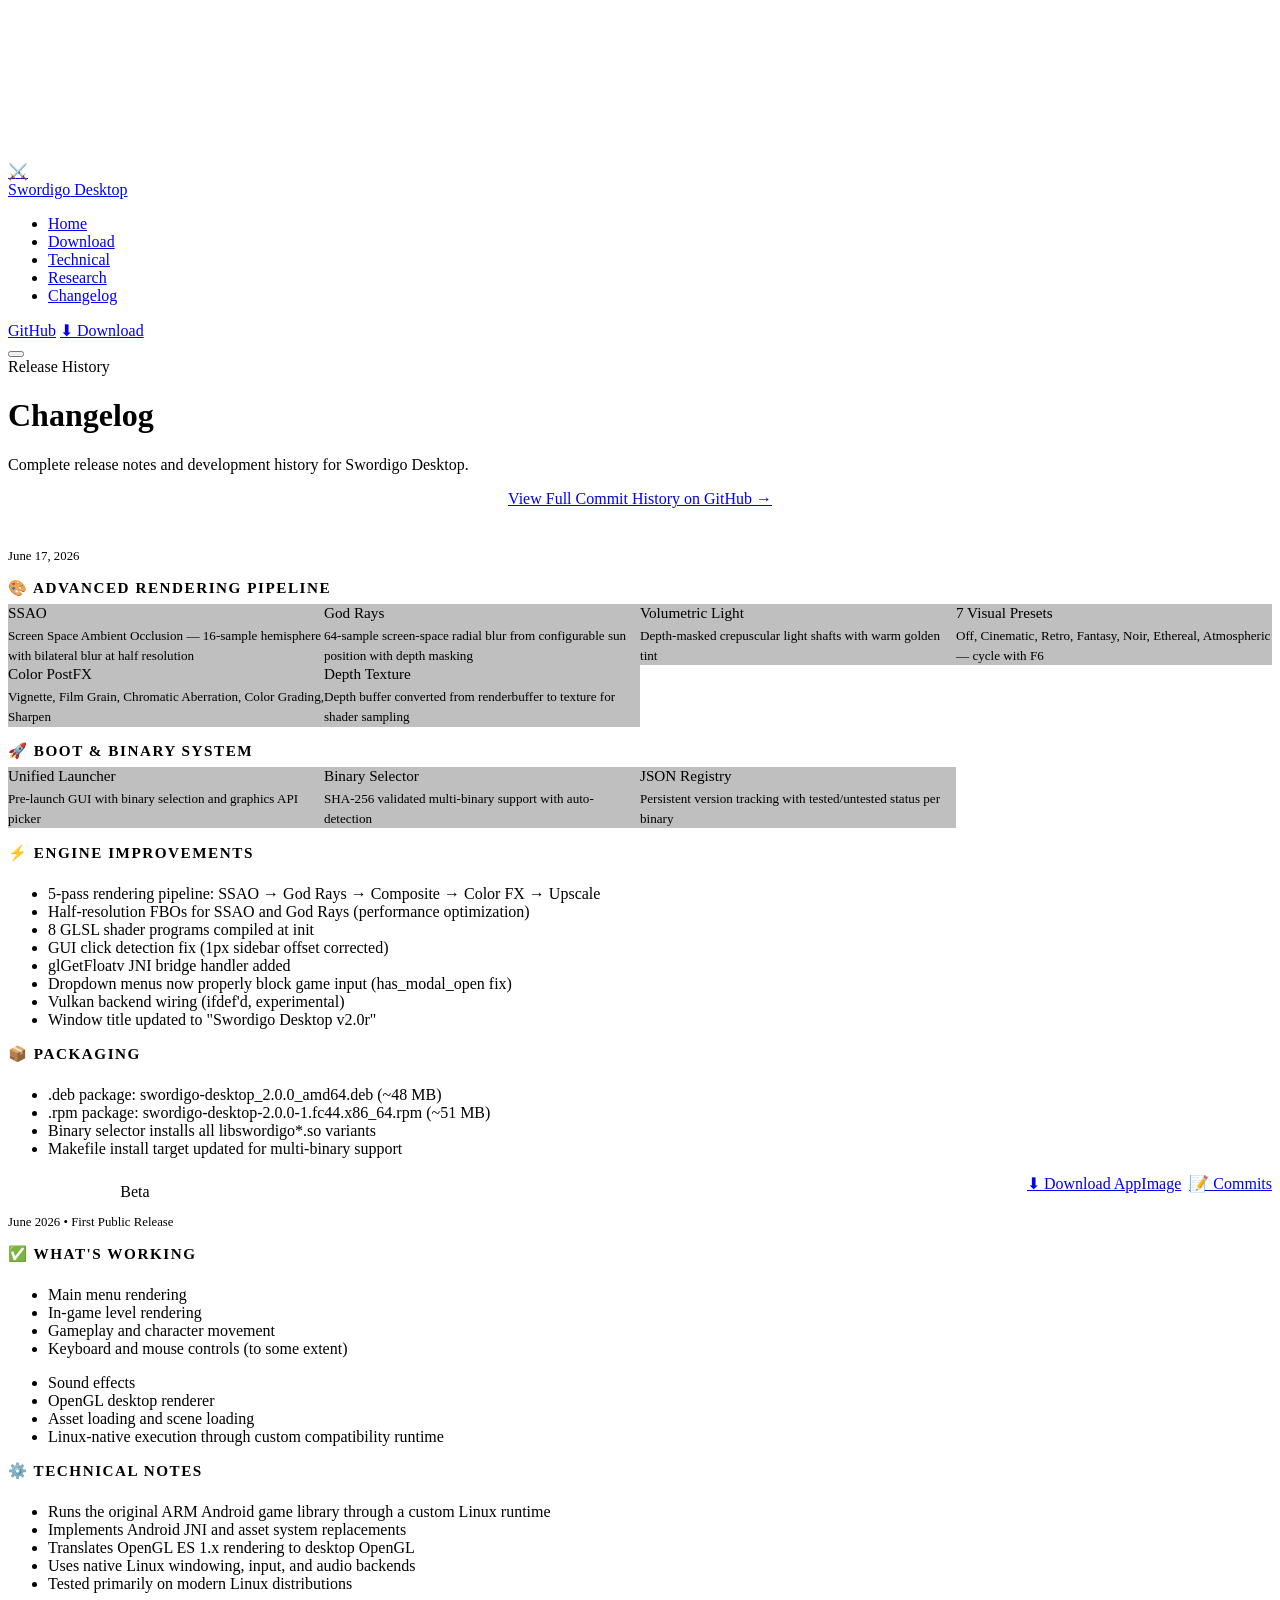
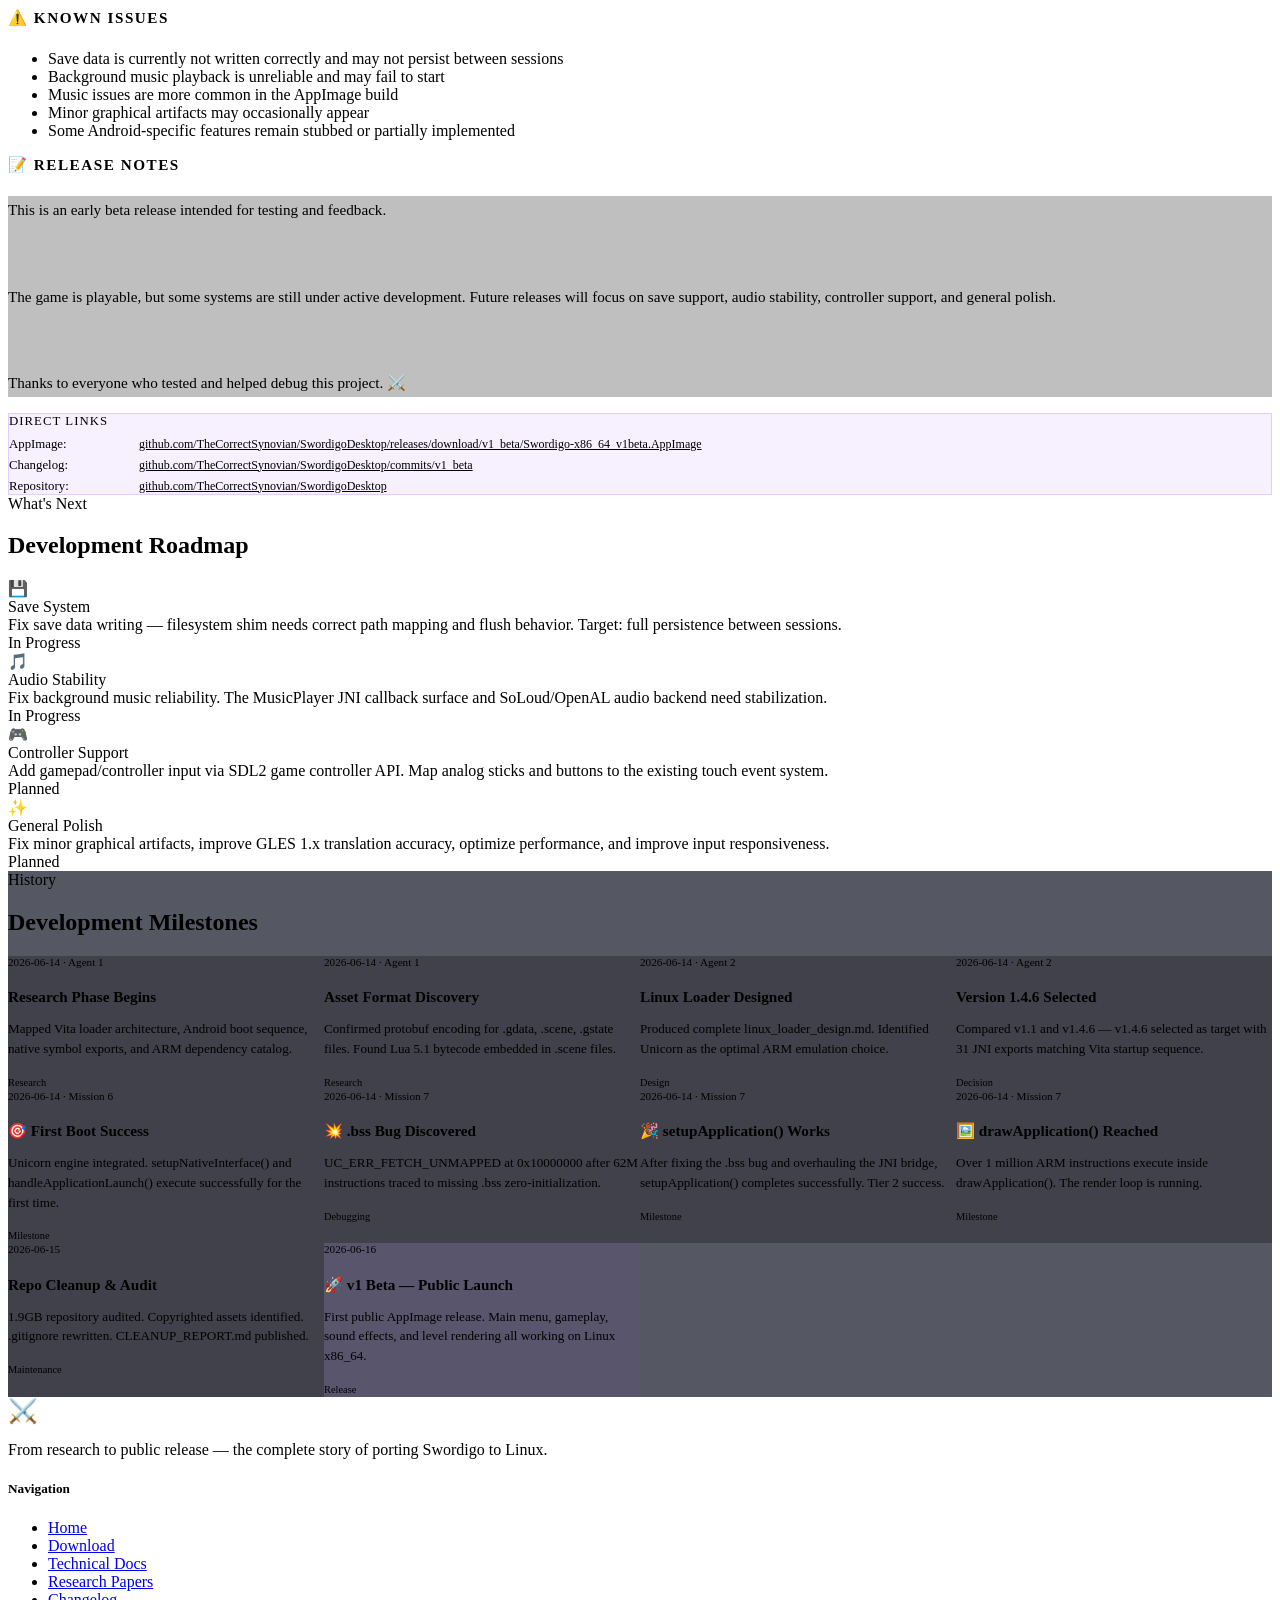
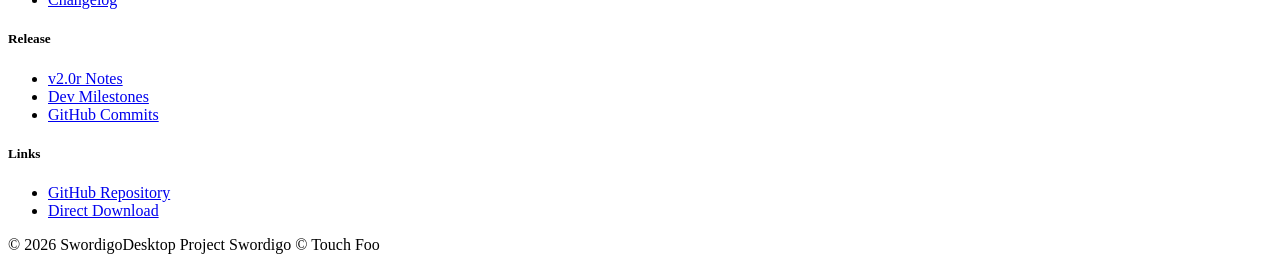
==== web/changelog.html @ 9b229b03 "GraphicVulkan(#8)" ====
<!DOCTYPE html>
<html lang="en">
<head>
  <meta charset="UTF-8">
  <meta name="viewport" content="width=device-width, initial-scale=1.0">
  <title>Changelog — Swordigo Desktop v2.0r</title>
  <meta name="description" content="Full changelog and release notes for Swordigo Desktop — v2.0r with advanced rendering pipeline, SSAO, God Rays, and more.">
  <link rel="stylesheet" href="style.css">
  <link rel="icon" href="data:image/svg+xml,<svg xmlns='http://www.w3.org/2000/svg' viewBox='0 0 100 100'><text y='.9em' font-size='90'>📝</text></svg>">
  <style>
    .release-block {
      background: var(--grad-card);
      border: 1px solid var(--clr-border);
      border-radius: var(--radius-xl);
      padding: var(--space-xl);
      margin-bottom: var(--space-xl);
      position: relative;
      overflow: hidden;
    }

    .release-block::before {
      content: '';
      position: absolute;
      top: 0; left: 0; right: 0;
      height: 3px;
      background: var(--grad-hero);
    }

    .release-header {
      display: flex;
      align-items: flex-start;
      justify-content: space-between;
      gap: var(--space-md);
      margin-bottom: var(--space-lg);
      flex-wrap: wrap;
    }

    .release-version {
      font-family: var(--font-display);
      font-size: 2rem;
      font-weight: 900;
      background: var(--grad-text);
      -webkit-background-clip: text;
      -webkit-text-fill-color: transparent;
      background-clip: text;
    }

    .release-date {
      font-family: var(--font-mono);
      font-size: 0.8rem;
      color: var(--clr-text-dim);
      margin-top: 4px;
    }

    .release-section {
      margin-bottom: var(--space-lg);
    }

    .release-section h3 {
      font-family: var(--font-display);
      font-size: 0.95rem;
      text-transform: uppercase;
      letter-spacing: 0.1em;
      margin-bottom: var(--space-sm);
      padding-bottom: 6px;
      border-bottom: 1px solid rgba(255,255,255,0.06);
    }

    .release-section h3.working { color: var(--clr-green); }
    .release-section h3.technical { color: var(--clr-blue-lt); }
    .release-section h3.known-issues { color: var(--clr-gold); }
    .release-section h3.notes { color: var(--clr-purple-lt); }

    .milestone-grid {
      display: grid;
      grid-template-columns: repeat(auto-fill, minmax(260px, 1fr));
      gap: var(--space-md);
    }

    .milestone-card {
      background: rgba(0,0,0,0.25);
      border: 1px solid var(--clr-border);
      border-radius: var(--radius-md);
      padding: var(--space-md);
      transition: all 0.25s;
    }

    .milestone-card:hover {
      border-color: rgba(139,61,255,0.35);
      background: rgba(139,61,255,0.05);
    }

    .milestone-card .date {
      font-family: var(--font-mono);
      font-size: 0.7rem;
      color: var(--clr-text-dim);
      margin-bottom: 4px;
    }

    .milestone-card h4,
    .milestone-card__title {
      font-family: var(--font-display);
      font-size: 0.95rem;
      margin-bottom: 4px;
      color: var(--clr-text);
    }

    .milestone-card p,
    .milestone-card__desc {
      font-size: 0.82rem;
      color: var(--clr-text-muted);
      line-height: 1.5;
    }
  </style>
</head>
<body>
<canvas id="stars-canvas"></canvas>

<nav class="navbar" id="navbar">
  <div class="container">
    <div class="navbar__inner">
      <a href="index.html" class="navbar__logo">
        <span class="navbar__logo-icon">⚔️</span>
        <div class="navbar__logo-text"><span>Swordigo</span> Desktop</div>
      </a>
      <ul class="navbar__nav" id="main-nav">
        <li><a href="index.html">Home</a></li>
        <li><a href="download.html">Download</a></li>
        <li><a href="technical.html">Technical</a></li>
        <li><a href="research.html">Research</a></li>
        <li><a href="changelog.html">Changelog</a></li>
      </ul>
      <div class="navbar__cta" id="nav-cta">
        <a href="https://github.com/TheCorrectSynovian/SwordigoDesktop" target="_blank" rel="noopener" class="btn btn--secondary btn--sm">GitHub</a>
        <a href="download.html" class="btn btn--primary btn--sm">⬇ Download</a>
      </div>
      <button class="hamburger" id="hamburger" aria-label="Toggle menu"><span></span><span></span><span></span></button>
    </div>
  </div>
</nav>

<div class="page-header">
  <div class="container">
    <span class="section-label">Release History</span>
    <h1 class="section-title"><span class="grad">Changelog</span></h1>
    <p class="section-desc">Complete release notes and development history for Swordigo Desktop.</p>
    <div class="mt-lg" style="display:flex; gap:12px; justify-content:center; flex-wrap:wrap;">
      <a href="https://github.com/TheCorrectSynovian/SwordigoDesktop/commits/v2.0r" target="_blank" rel="noopener"
         class="btn btn--secondary" id="changelog-github-btn">
        View Full Commit History on GitHub →
      </a>
    </div>
  </div>
</div>

<section class="section" id="releases">
  <div class="container container--narrow">

    <!-- V2.0R RELEASE BLOCK -->
    <div class="release-block reveal">
      <div class="release-header">
        <div>
          <div class="release-version">v2.0r</div>
          <div class="release-date">June 17, 2026</div>
        </div>
      </div>

      <div class="release-section">
        <h3 class="working">🎨 Advanced Rendering Pipeline</h3>
        <div class="milestone-grid">
          <div class="milestone-card"><div class="milestone-card__title">SSAO</div><div class="milestone-card__desc">Screen Space Ambient Occlusion — 16-sample hemisphere with bilateral blur at half resolution</div></div>
          <div class="milestone-card"><div class="milestone-card__title">God Rays</div><div class="milestone-card__desc">64-sample screen-space radial blur from configurable sun position with depth masking</div></div>
          <div class="milestone-card"><div class="milestone-card__title">Volumetric Light</div><div class="milestone-card__desc">Depth-masked crepuscular light shafts with warm golden tint</div></div>
          <div class="milestone-card"><div class="milestone-card__title">7 Visual Presets</div><div class="milestone-card__desc">Off, Cinematic, Retro, Fantasy, Noir, Ethereal, Atmospheric — cycle with F6</div></div>
          <div class="milestone-card"><div class="milestone-card__title">Color PostFX</div><div class="milestone-card__desc">Vignette, Film Grain, Chromatic Aberration, Color Grading, Sharpen</div></div>
          <div class="milestone-card"><div class="milestone-card__title">Depth Texture</div><div class="milestone-card__desc">Depth buffer converted from renderbuffer to texture for shader sampling</div></div>
        </div>
      </div>

      <div class="release-section">
        <h3 class="working">🚀 Boot & Binary System</h3>
        <div class="milestone-grid">
          <div class="milestone-card"><div class="milestone-card__title">Unified Launcher</div><div class="milestone-card__desc">Pre-launch GUI with binary selection and graphics API picker</div></div>
          <div class="milestone-card"><div class="milestone-card__title">Binary Selector</div><div class="milestone-card__desc">SHA-256 validated multi-binary support with auto-detection</div></div>
          <div class="milestone-card"><div class="milestone-card__title">JSON Registry</div><div class="milestone-card__desc">Persistent version tracking with tested/untested status per binary</div></div>
        </div>
      </div>

      <div class="release-section">
        <h3 class="technical">⚡ Engine Improvements</h3>
        <ul class="text-muted">
          <li>5-pass rendering pipeline: SSAO → God Rays → Composite → Color FX → Upscale</li>
          <li>Half-resolution FBOs for SSAO and God Rays (performance optimization)</li>
          <li>8 GLSL shader programs compiled at init</li>
          <li>GUI click detection fix (1px sidebar offset corrected)</li>
          <li>glGetFloatv JNI bridge handler added</li>
          <li>Dropdown menus now properly block game input (has_modal_open fix)</li>
          <li>Vulkan backend wiring (ifdef'd, experimental)</li>
          <li>Window title updated to "Swordigo Desktop v2.0r"</li>
        </ul>
      </div>

      <div class="release-section">
        <h3 class="notes">📦 Packaging</h3>
        <ul class="text-muted">
          <li>.deb package: swordigo-desktop_2.0.0_amd64.deb (~48 MB)</li>
          <li>.rpm package: swordigo-desktop-2.0.0-1.fc44.x86_64.rpm (~51 MB)</li>
          <li>Binary selector installs all libswordigo*.so variants</li>
          <li>Makefile install target updated for multi-binary support</li>
        </ul>
      </div>
    </div>

    <!-- V1 BETA RELEASE BLOCK -->
    <div class="release-block reveal">
      <div class="release-header">
        <div>
          <div style="display:flex; align-items:center; gap:10px; flex-wrap:wrap; margin-bottom:4px;">
            <span class="release-version">v1 Beta</span>
            <span class="badge badge--wip">Beta</span>
          </div>
          <div class="release-date">June 2026 • First Public Release</div>
        </div>
        <div style="display:flex; gap:8px; flex-wrap:wrap;">
          <a href="https://github.com/TheCorrectSynovian/SwordigoDesktop/releases/download/v1_beta/Swordigo-x86_64_v1beta.AppImage"
             class="btn btn--primary" id="changelog-dl-btn">⬇ Download AppImage</a>
          <a href="https://github.com/TheCorrectSynovian/SwordigoDesktop/commits/v1_beta" target="_blank" rel="noopener"
             class="btn btn--secondary" id="changelog-commits-btn">📝 Commits</a>
        </div>
      </div>

      <!-- What's Working -->
      <div class="release-section">
        <h3 class="working">✅ What's Working</h3>
        <div class="grid grid--2" style="gap:var(--space-sm);">
          <ul class="feature-list">
            <li class="check">Main menu rendering</li>
            <li class="check">In-game level rendering</li>
            <li class="check">Gameplay and character movement</li>
            <li class="check">Keyboard and mouse controls (to some extent)</li>
          </ul>
          <ul class="feature-list">
            <li class="check">Sound effects</li>
            <li class="check">OpenGL desktop renderer</li>
            <li class="check">Asset loading and scene loading</li>
            <li class="check">Linux-native execution through custom compatibility runtime</li>
          </ul>
        </div>
      </div>

      <!-- Technical Notes -->
      <div class="release-section">
        <h3 class="technical">⚙️ Technical Notes</h3>
        <ul class="feature-list">
          <li>Runs the original ARM Android game library through a custom Linux runtime</li>
          <li>Implements Android JNI and asset system replacements</li>
          <li>Translates OpenGL ES 1.x rendering to desktop OpenGL</li>
          <li>Uses native Linux windowing, input, and audio backends</li>
          <li>Tested primarily on modern Linux distributions</li>
        </ul>
      </div>

      <!-- Known Issues -->
      <div class="release-section">
        <h3 class="known-issues">⚠️ Known Issues</h3>
        <ul class="feature-list">
          <li class="warn">Save data is currently not written correctly and may not persist between sessions</li>
          <li class="warn">Background music playback is unreliable and may fail to start</li>
          <li class="warn">Music issues are more common in the AppImage build</li>
          <li class="warn">Minor graphical artifacts may occasionally appear</li>
          <li class="warn">Some Android-specific features remain stubbed or partially implemented</li>
        </ul>
      </div>

      <!-- Notes -->
      <div class="release-section">
        <h3 class="notes">📝 Release Notes</h3>
        <div style="background:rgba(0,0,0,0.25); border-radius:var(--radius-md); padding:var(--space-md) var(--space-lg); font-size:0.95rem; color:var(--clr-text-muted); line-height:1.85;">
          <p>This is an early beta release intended for testing and feedback.</p>
          <br>
          <p>The game is playable, but some systems are still under active development. Future releases will focus on save support, audio stability, controller support, and general polish.</p>
          <br>
          <p>Thanks to everyone who tested and helped debug this project. ⚔️</p>
        </div>
      </div>

      <!-- Direct links -->
      <div style="background:rgba(139,61,255,0.07); border:1px solid rgba(139,61,255,0.2); border-radius:var(--radius-md); padding:var(--space-md) var(--space-lg);">
        <div style="font-size:0.8rem; color:var(--clr-text-dim); margin-bottom:8px; font-family:var(--font-mono); text-transform:uppercase; letter-spacing:0.08em;">Direct Links</div>
        <div style="display:flex; flex-direction:column; gap:6px;">
          <div style="display:flex; align-items:center; gap:10px; flex-wrap:wrap;">
            <span style="font-size:0.8rem; color:var(--clr-text-muted); width:120px; flex-shrink:0;">AppImage:</span>
            <a href="https://github.com/TheCorrectSynovian/SwordigoDesktop/releases/download/v1_beta/Swordigo-x86_64_v1beta.AppImage"
               style="font-family:var(--font-mono); font-size:0.75rem; color:var(--clr-cyan); word-break:break-all;">
              github.com/TheCorrectSynovian/SwordigoDesktop/releases/download/v1_beta/Swordigo-x86_64_v1beta.AppImage
            </a>
          </div>
          <div style="display:flex; align-items:center; gap:10px; flex-wrap:wrap;">
            <span style="font-size:0.8rem; color:var(--clr-text-muted); width:120px; flex-shrink:0;">Changelog:</span>
            <a href="https://github.com/TheCorrectSynovian/SwordigoDesktop/commits/v1_beta" target="_blank" rel="noopener"
               style="font-family:var(--font-mono); font-size:0.75rem; color:var(--clr-cyan);">
              github.com/TheCorrectSynovian/SwordigoDesktop/commits/v1_beta
            </a>
          </div>
          <div style="display:flex; align-items:center; gap:10px; flex-wrap:wrap;">
            <span style="font-size:0.8rem; color:var(--clr-text-muted); width:120px; flex-shrink:0;">Repository:</span>
            <a href="https://github.com/TheCorrectSynovian/SwordigoDesktop" target="_blank" rel="noopener"
               style="font-family:var(--font-mono); font-size:0.75rem; color:var(--clr-cyan);">
              github.com/TheCorrectSynovian/SwordigoDesktop
            </a>
          </div>
        </div>
      </div>
    </div>

    <!-- FUTURE ROADMAP -->
    <div class="section-header reveal">
      <span class="section-label">What's Next</span>
      <h2 class="section-title">Development <span class="grad">Roadmap</span></h2>
    </div>

    <div class="grid grid--2 reveal" style="margin-bottom:var(--space-xl);">
      <div class="card">
        <span class="card__icon">💾</span>
        <div class="card__title">Save System</div>
        <div class="card__body">Fix save data writing — filesystem shim needs correct path mapping and flush behavior. Target: full persistence between sessions.</div>
        <div class="mt-md"><span class="badge badge--issue">In Progress</span></div>
      </div>
      <div class="card">
        <span class="card__icon">🎵</span>
        <div class="card__title">Audio Stability</div>
        <div class="card__body">Fix background music reliability. The MusicPlayer JNI callback surface and SoLoud/OpenAL audio backend need stabilization.</div>
        <div class="mt-md"><span class="badge badge--issue">In Progress</span></div>
      </div>
      <div class="card">
        <span class="card__icon">🎮</span>
        <div class="card__title">Controller Support</div>
        <div class="card__body">Add gamepad/controller input via SDL2 game controller API. Map analog sticks and buttons to the existing touch event system.</div>
        <div class="mt-md"><span class="badge badge--wip">Planned</span></div>
      </div>
      <div class="card">
        <span class="card__icon">✨</span>
        <div class="card__title">General Polish</div>
        <div class="card__body">Fix minor graphical artifacts, improve GLES 1.x translation accuracy, optimize performance, and improve input responsiveness.</div>
        <div class="mt-md"><span class="badge badge--wip">Planned</span></div>
      </div>
    </div>

  </div>
</section>

<!-- DEVELOPMENT MILESTONES -->
<section class="section" style="background: rgba(13,16,32,0.7);" id="milestones">
  <div class="container">
    <div class="section-header reveal">
      <span class="section-label">History</span>
      <h2 class="section-title">Development <span class="grad">Milestones</span></h2>
    </div>

    <div class="milestone-grid reveal">
      <div class="milestone-card">
        <div class="date">2026-06-14 · Agent 1</div>
        <h4>Research Phase Begins</h4>
        <p>Mapped Vita loader architecture, Android boot sequence, native symbol exports, and ARM dependency catalog.</p>
        <div class="mt-sm"><span class="badge badge--info" style="font-size:0.65rem;">Research</span></div>
      </div>

      <div class="milestone-card">
        <div class="date">2026-06-14 · Agent 1</div>
        <h4>Asset Format Discovery</h4>
        <p>Confirmed protobuf encoding for .gdata, .scene, .gstate files. Found Lua 5.1 bytecode embedded in .scene files.</p>
        <div class="mt-sm"><span class="badge badge--info" style="font-size:0.65rem;">Research</span></div>
      </div>

      <div class="milestone-card">
        <div class="date">2026-06-14 · Agent 2</div>
        <h4>Linux Loader Designed</h4>
        <p>Produced complete linux_loader_design.md. Identified Unicorn as the optimal ARM emulation choice.</p>
        <div class="mt-sm"><span class="badge badge--wip" style="font-size:0.65rem;">Design</span></div>
      </div>

      <div class="milestone-card">
        <div class="date">2026-06-14 · Agent 2</div>
        <h4>Version 1.4.6 Selected</h4>
        <p>Compared v1.1 and v1.4.6 — v1.4.6 selected as target with 31 JNI exports matching Vita startup sequence.</p>
        <div class="mt-sm"><span class="badge badge--wip" style="font-size:0.65rem;">Decision</span></div>
      </div>

      <div class="milestone-card">
        <div class="date">2026-06-14 · Mission 6</div>
        <h4>🎯 First Boot Success</h4>
        <p>Unicorn engine integrated. setupNativeInterface() and handleApplicationLaunch() execute successfully for the first time.</p>
        <div class="mt-sm"><span class="badge badge--working" style="font-size:0.65rem;">Milestone</span></div>
      </div>

      <div class="milestone-card">
        <div class="date">2026-06-14 · Mission 7</div>
        <h4>💥 .bss Bug Discovered</h4>
        <p>UC_ERR_FETCH_UNMAPPED at 0x10000000 after 62M instructions traced to missing .bss zero-initialization.</p>
        <div class="mt-sm"><span class="badge badge--issue" style="font-size:0.65rem;">Debugging</span></div>
      </div>

      <div class="milestone-card">
        <div class="date">2026-06-14 · Mission 7</div>
        <h4>🎉 setupApplication() Works</h4>
        <p>After fixing the .bss bug and overhauling the JNI bridge, setupApplication() completes successfully. Tier 2 success.</p>
        <div class="mt-sm"><span class="badge badge--working" style="font-size:0.65rem;">Milestone</span></div>
      </div>

      <div class="milestone-card">
        <div class="date">2026-06-14 · Mission 7</div>
        <h4>🖼️ drawApplication() Reached</h4>
        <p>Over 1 million ARM instructions execute inside drawApplication(). The render loop is running.</p>
        <div class="mt-sm"><span class="badge badge--working" style="font-size:0.65rem;">Milestone</span></div>
      </div>

      <div class="milestone-card">
        <div class="date">2026-06-15</div>
        <h4>Repo Cleanup &amp; Audit</h4>
        <p>1.9GB repository audited. Copyrighted assets identified. .gitignore rewritten. CLEANUP_REPORT.md published.</p>
        <div class="mt-sm"><span class="badge badge--wip" style="font-size:0.65rem;">Maintenance</span></div>
      </div>

      <div class="milestone-card" style="border-color:rgba(139,61,255,0.4); background:rgba(139,61,255,0.07);">
        <div class="date">2026-06-16</div>
        <h4>🚀 v1 Beta — Public Launch</h4>
        <p>First public AppImage release. Main menu, gameplay, sound effects, and level rendering all working on Linux x86_64.</p>
        <div class="mt-sm"><span class="badge badge--working" style="font-size:0.65rem;">Release</span></div>
      </div>
    </div>
  </div>
</section>

<footer class="footer">
  <div class="container">
    <div class="footer__grid">
      <div class="footer__brand">
        <div style="margin-bottom:12px; display:flex; align-items:center; gap:10px; font-family:var(--font-display); font-weight:700; color:var(--clr-text);">
          <span style="font-size:1.5rem;">⚔️</span>
          <span style="background:var(--grad-text); -webkit-background-clip:text; -webkit-text-fill-color:transparent;">Swordigo Desktop</span>
        </div>
        <p>From research to public release — the complete story of porting Swordigo to Linux.</p>
      </div>
      <div class="footer__col">
        <h5>Navigation</h5>
        <ul class="footer__links">
          <li><a href="index.html">Home</a></li>
          <li><a href="download.html">Download</a></li>
          <li><a href="technical.html">Technical Docs</a></li>
          <li><a href="research.html">Research Papers</a></li>
          <li><a href="changelog.html">Changelog</a></li>
        </ul>
      </div>
      <div class="footer__col">
        <h5>Release</h5>
        <ul class="footer__links">
          <li><a href="#releases">v2.0r Notes</a></li>
          <li><a href="#milestones">Dev Milestones</a></li>
          <li><a href="https://github.com/TheCorrectSynovian/SwordigoDesktop/commits/v2.0r" target="_blank" rel="noopener">GitHub Commits</a></li>
        </ul>
      </div>
      <div class="footer__col">
        <h5>Links</h5>
        <ul class="footer__links">
          <li><a href="https://github.com/TheCorrectSynovian/SwordigoDesktop" target="_blank" rel="noopener">GitHub Repository</a></li>
          <li><a href="https://github.com/TheCorrectSynovian/SwordigoDesktop/releases/download/v2.0r/swordigo-desktop_2.0.0_amd64.deb">Direct Download</a></li>
        </ul>
      </div>
    </div>
    <div class="footer__bottom">
      <span>© 2026 SwordigoDesktop Project</span>
      <span>Swordigo © Touch Foo</span>
    </div>
  </div>
</footer>

<script src="main.js"></script>
</body>
</html>
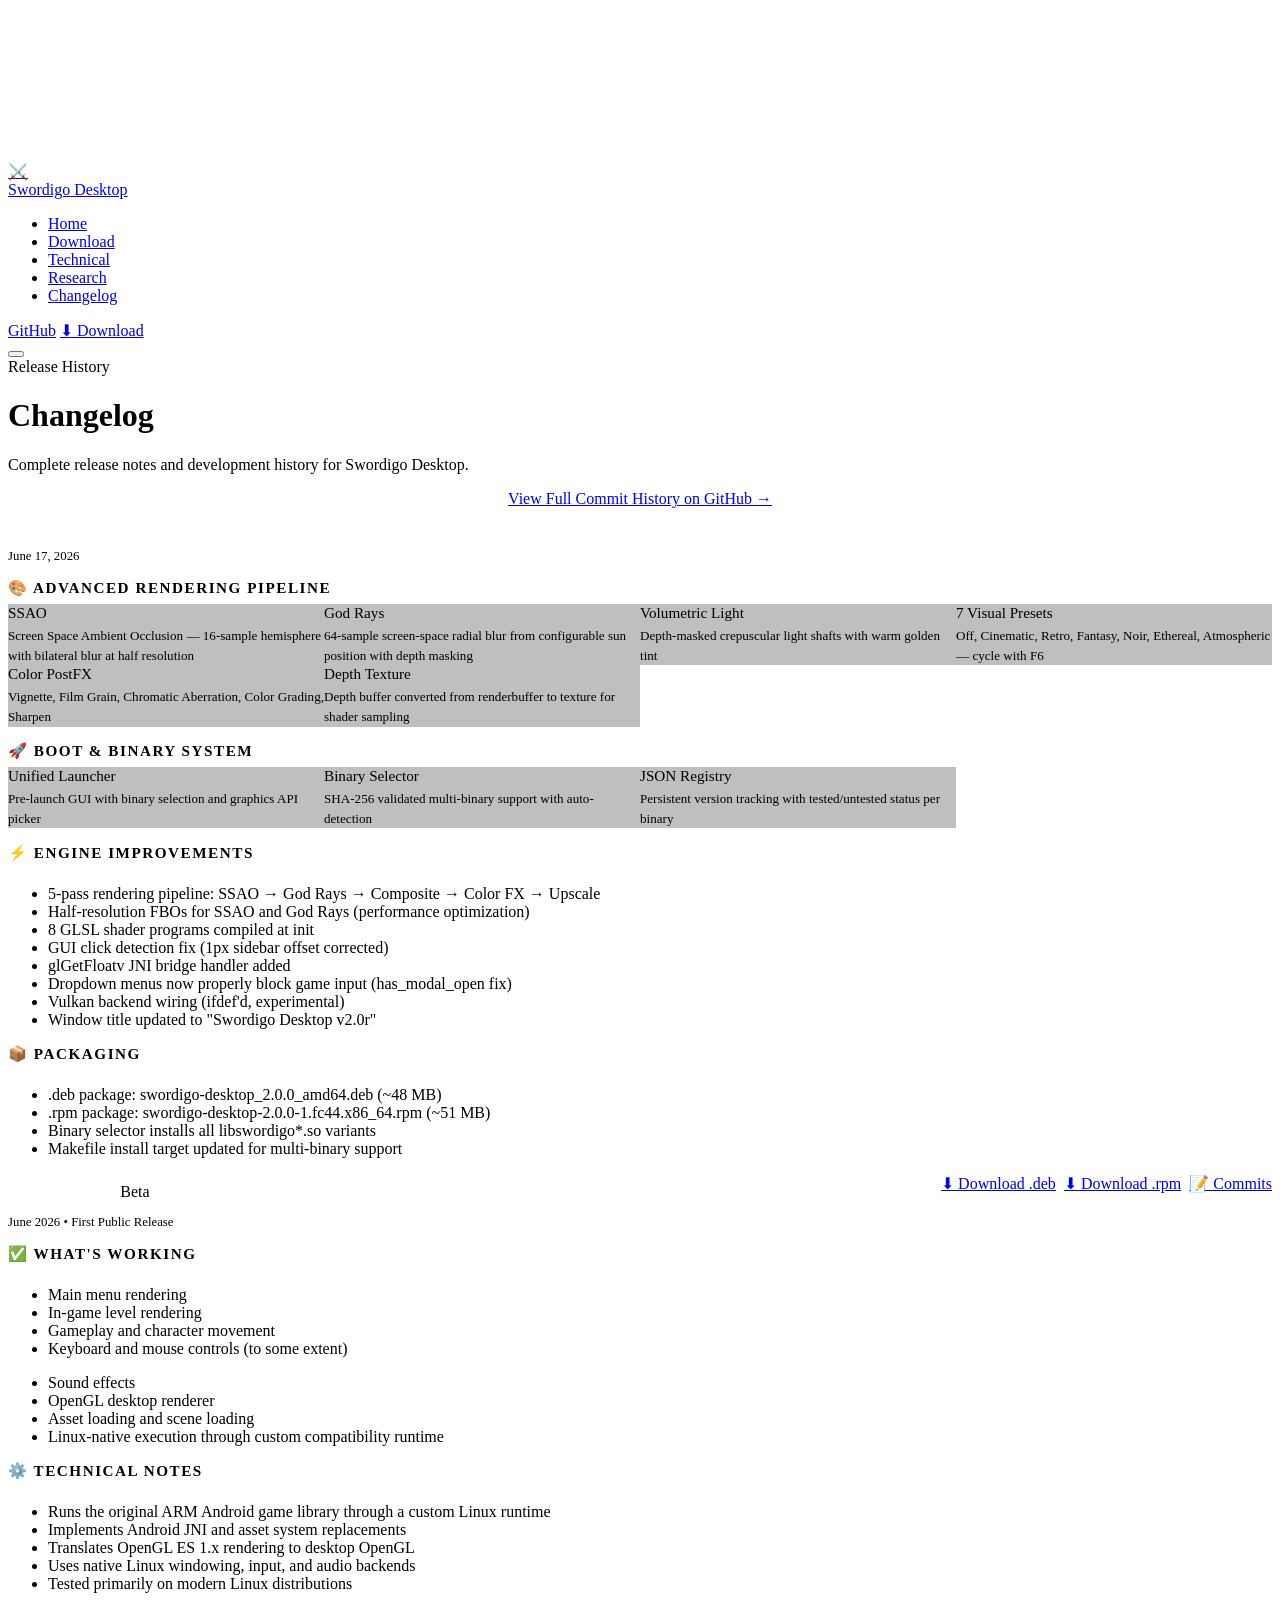
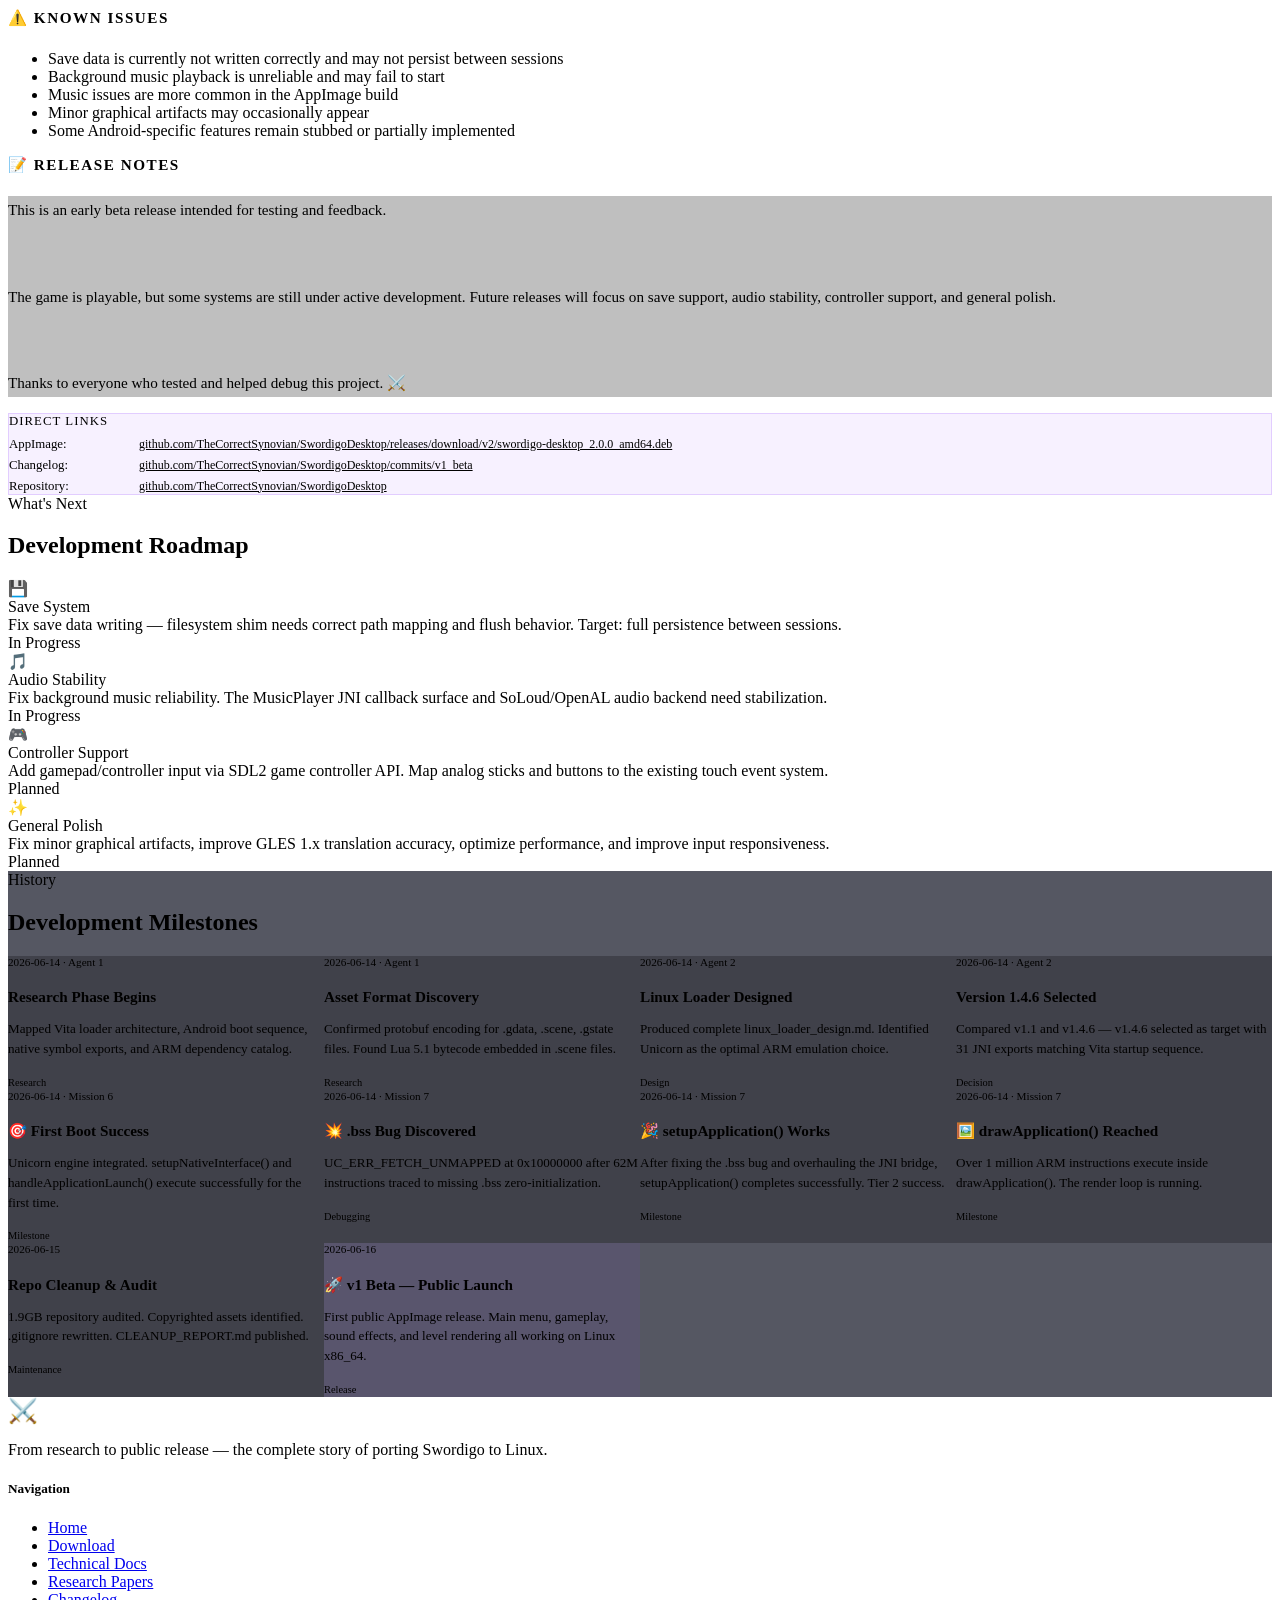
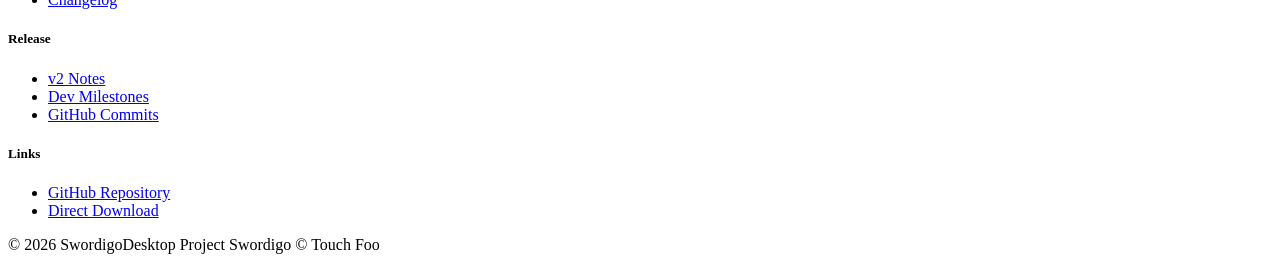
==== commit 78162cfc: "updateweb(#9)" ====
--- a/web/changelog.html
+++ b/web/changelog.html
@@ -145,7 +145,7 @@
     <h1 class="section-title"><span class="grad">Changelog</span></h1>
     <p class="section-desc">Complete release notes and development history for Swordigo Desktop.</p>
     <div class="mt-lg" style="display:flex; gap:12px; justify-content:center; flex-wrap:wrap;">
-      <a href="https://github.com/TheCorrectSynovian/SwordigoDesktop/commits/v2.0r" target="_blank" rel="noopener"
+      <a href="https://github.com/TheCorrectSynovian/SwordigoDesktop/commits/v2" target="_blank" rel="noopener"
          class="btn btn--secondary" id="changelog-github-btn">
         View Full Commit History on GitHub →
       </a>
@@ -222,8 +222,10 @@
           <div class="release-date">June 2026 • First Public Release</div>
         </div>
         <div style="display:flex; gap:8px; flex-wrap:wrap;">
-          <a href="https://github.com/TheCorrectSynovian/SwordigoDesktop/releases/download/v1_beta/Swordigo-x86_64_v1beta.AppImage"
-             class="btn btn--primary" id="changelog-dl-btn">⬇ Download AppImage</a>
+          <a href="https://github.com/TheCorrectSynovian/SwordigoDesktop/releases/download/v2/swordigo-desktop_2.0.0_amd64.deb"
+             class="btn btn--primary" id="changelog-dl-deb-btn">⬇ Download .deb</a>
+          <a href="https://github.com/TheCorrectSynovian/SwordigoDesktop/releases/download/v2/swordigo-desktop-2.0.0-1.fc44.x86_64.rpm"
+             class="btn btn--secondary" id="changelog-dl-rpm-btn">⬇ Download .rpm</a>
           <a href="https://github.com/TheCorrectSynovian/SwordigoDesktop/commits/v1_beta" target="_blank" rel="noopener"
              class="btn btn--secondary" id="changelog-commits-btn">📝 Commits</a>
         </div>
@@ -290,9 +292,9 @@
         <div style="display:flex; flex-direction:column; gap:6px;">
           <div style="display:flex; align-items:center; gap:10px; flex-wrap:wrap;">
             <span style="font-size:0.8rem; color:var(--clr-text-muted); width:120px; flex-shrink:0;">AppImage:</span>
-            <a href="https://github.com/TheCorrectSynovian/SwordigoDesktop/releases/download/v1_beta/Swordigo-x86_64_v1beta.AppImage"
+            <a href="https://github.com/TheCorrectSynovian/SwordigoDesktop/releases/download/v2/swordigo-desktop_2.0.0_amd64.deb"
                style="font-family:var(--font-mono); font-size:0.75rem; color:var(--clr-cyan); word-break:break-all;">
-              github.com/TheCorrectSynovian/SwordigoDesktop/releases/download/v1_beta/Swordigo-x86_64_v1beta.AppImage
+              github.com/TheCorrectSynovian/SwordigoDesktop/releases/download/v2/swordigo-desktop_2.0.0_amd64.deb
             </a>
           </div>
           <div style="display:flex; align-items:center; gap:10px; flex-wrap:wrap;">
@@ -454,16 +456,16 @@
       <div class="footer__col">
         <h5>Release</h5>
         <ul class="footer__links">
-          <li><a href="#releases">v2.0r Notes</a></li>
+          <li><a href="#releases">v2 Notes</a></li>
           <li><a href="#milestones">Dev Milestones</a></li>
-          <li><a href="https://github.com/TheCorrectSynovian/SwordigoDesktop/commits/v2.0r" target="_blank" rel="noopener">GitHub Commits</a></li>
+          <li><a href="https://github.com/TheCorrectSynovian/SwordigoDesktop/commits/v2" target="_blank" rel="noopener">GitHub Commits</a></li>
         </ul>
       </div>
       <div class="footer__col">
         <h5>Links</h5>
         <ul class="footer__links">
           <li><a href="https://github.com/TheCorrectSynovian/SwordigoDesktop" target="_blank" rel="noopener">GitHub Repository</a></li>
-          <li><a href="https://github.com/TheCorrectSynovian/SwordigoDesktop/releases/download/v2.0r/swordigo-desktop_2.0.0_amd64.deb">Direct Download</a></li>
+          <li><a href="https://github.com/TheCorrectSynovian/SwordigoDesktop/releases/download/v2/swordigo-desktop_2.0.0_amd64.deb">Direct Download</a></li>
         </ul>
       </div>
     </div>
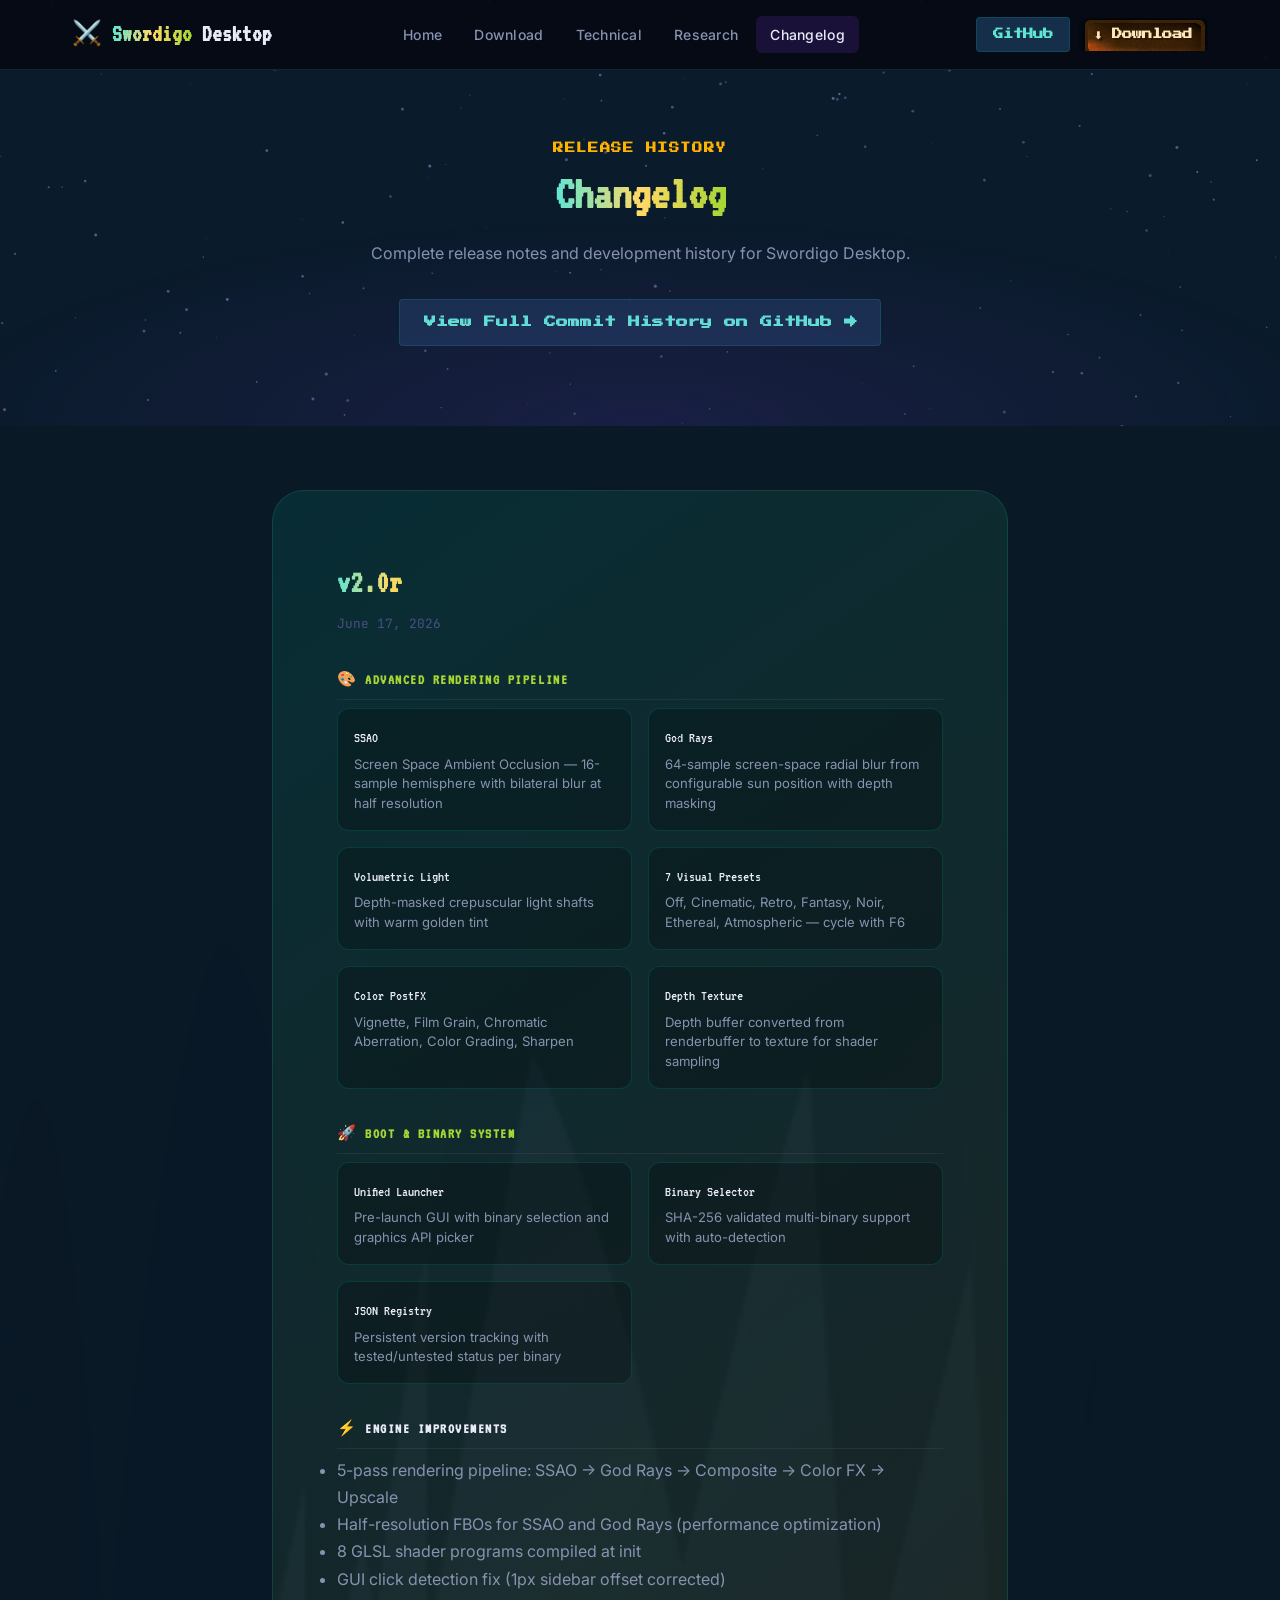
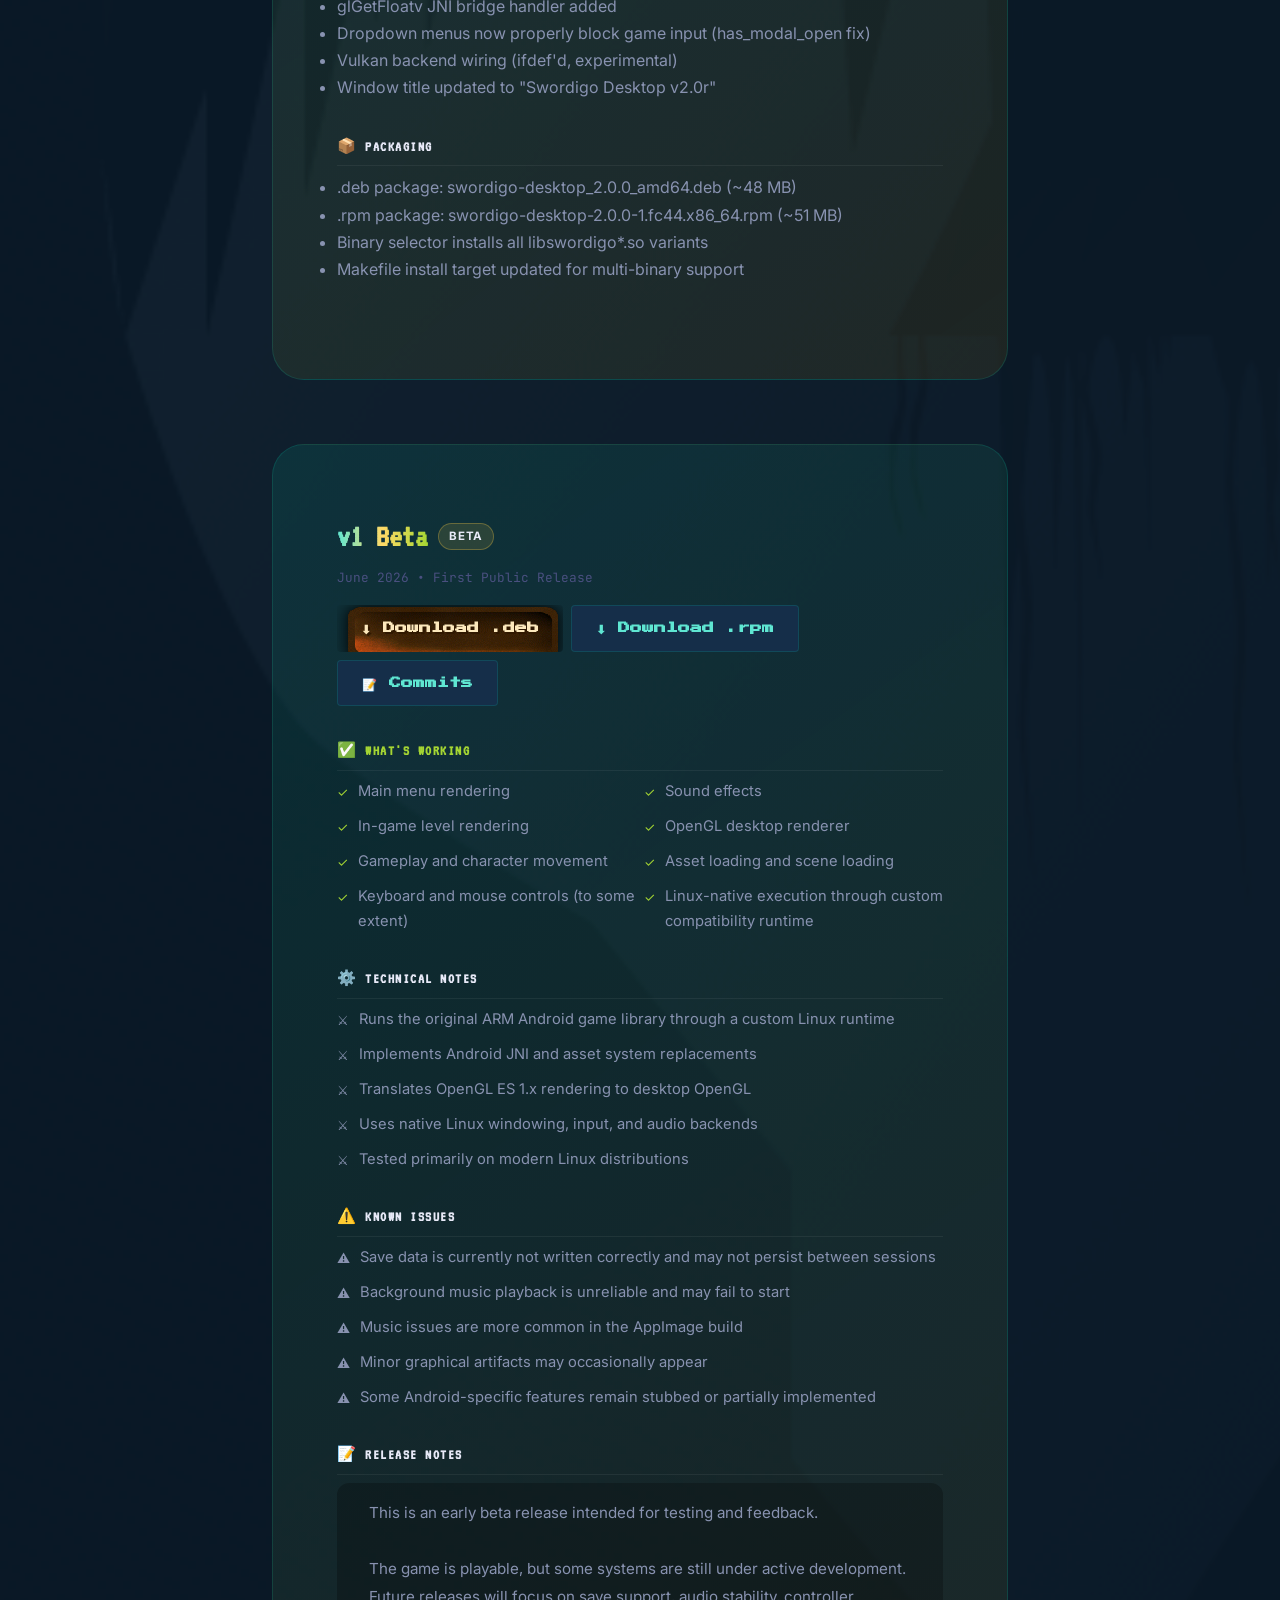
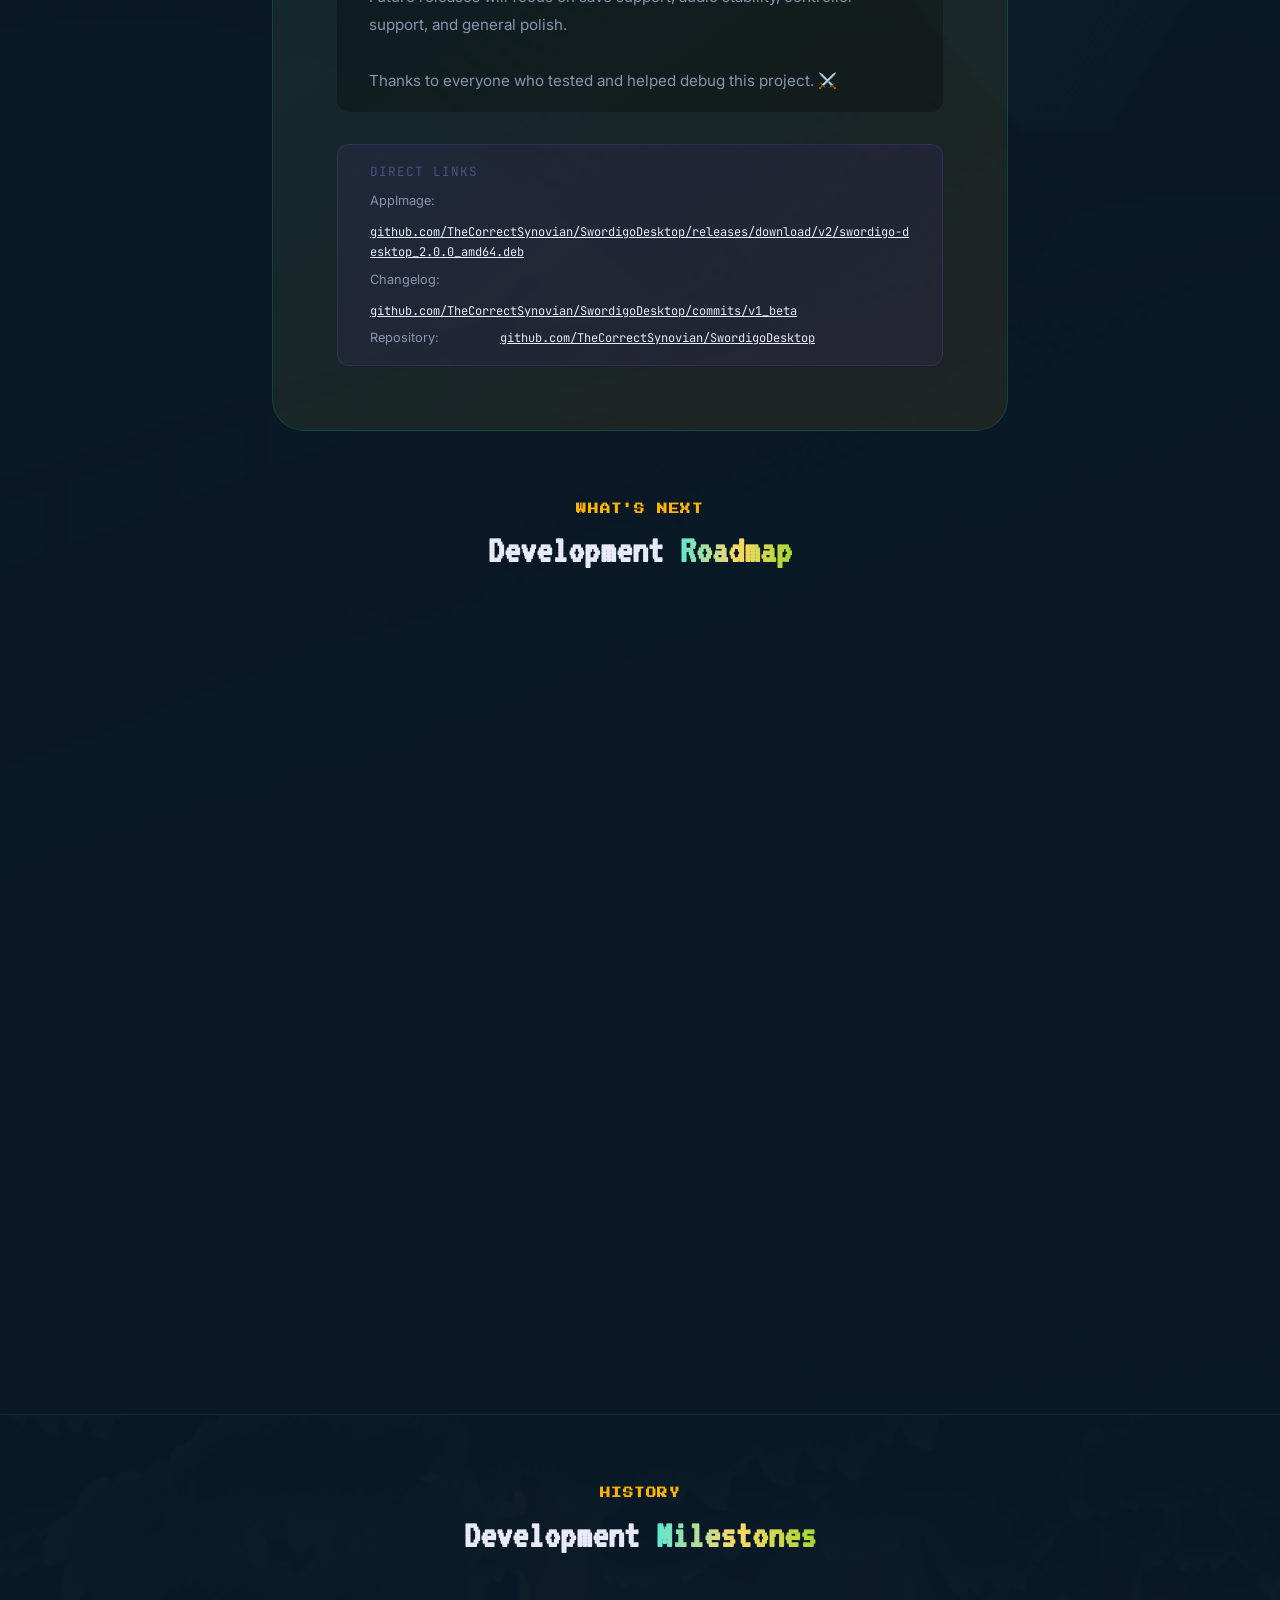
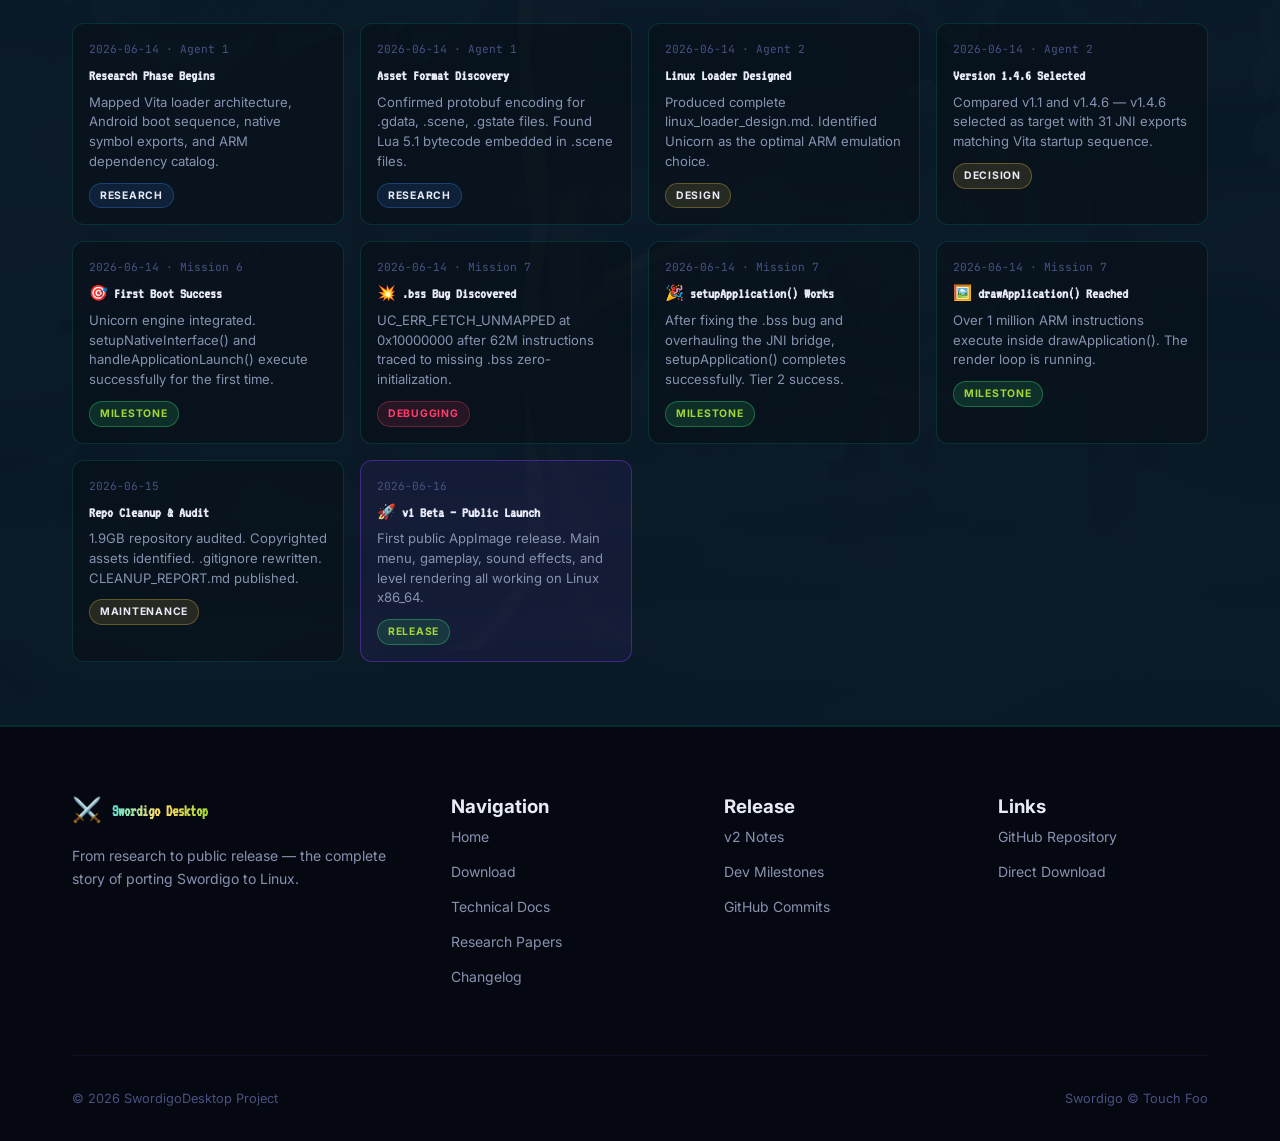
==== commit c44709cc: "SecondSDL_Fix (#12)" ====
--- a/web/changelog.html
+++ b/web/changelog.html
@@ -5,6 +5,20 @@
   <meta name="viewport" content="width=device-width, initial-scale=1.0">
   <title>Changelog — Swordigo Desktop v2.0r</title>
   <meta name="description" content="Full changelog and release notes for Swordigo Desktop — v2.0r with advanced rendering pipeline, SSAO, God Rays, and more.">
+  <meta name="keywords" content="Swordigo Desktop changelog, release notes, version history, SRE updates, v2.0r">
+  <meta name="author" content="QuantumCreeper Labs">
+  <meta name="robots" content="index, follow">
+  <link rel="canonical" href="https://thecorrectsynovian.github.io/SwordigoDesktop/web/changelog.html">
+  <meta property="og:title" content="Changelog — Swordigo Desktop SRE">
+  <meta property="og:description" content="Full release history and development milestones for Swordigo Desktop and the SRE runtime.">
+  <meta property="og:type" content="website">
+  <meta property="og:url" content="https://thecorrectsynovian.github.io/SwordigoDesktop/web/changelog.html">
+  <meta property="og:image" content="https://thecorrectsynovian.github.io/SwordigoDesktop/web/assets/og-image.png">
+  <meta property="og:site_name" content="Swordigo Desktop — SRE">
+  <meta name="twitter:card" content="summary_large_image">
+  <meta name="twitter:title" content="Changelog — Swordigo Desktop SRE">
+  <meta name="twitter:description" content="Release history and milestones for the Swordigo Runtime Environment.">
+  <meta name="twitter:image" content="https://thecorrectsynovian.github.io/SwordigoDesktop/web/assets/og-image.png">
   <link rel="stylesheet" href="style.css">
   <link rel="icon" href="data:image/svg+xml,<svg xmlns='http://www.w3.org/2000/svg' viewBox='0 0 100 100'><text y='.9em' font-size='90'>📝</text></svg>">
   <style>
@@ -139,6 +153,7 @@
   </div>
 </nav>
 
+<main>
 <div class="page-header">
   <div class="container">
     <span class="section-label">Release History</span>
@@ -432,6 +447,7 @@
     </div>
   </div>
 </section>
+</main>
 
 <footer class="footer">
   <div class="container">
@@ -444,7 +460,7 @@
         <p>From research to public release — the complete story of porting Swordigo to Linux.</p>
       </div>
       <div class="footer__col">
-        <h5>Navigation</h5>
+        <h3>Navigation</h3>
         <ul class="footer__links">
           <li><a href="index.html">Home</a></li>
           <li><a href="download.html">Download</a></li>
@@ -454,7 +470,7 @@
         </ul>
       </div>
       <div class="footer__col">
-        <h5>Release</h5>
+        <h3>Release</h3>
         <ul class="footer__links">
           <li><a href="#releases">v2 Notes</a></li>
           <li><a href="#milestones">Dev Milestones</a></li>
@@ -462,7 +478,7 @@
         </ul>
       </div>
       <div class="footer__col">
-        <h5>Links</h5>
+        <h3>Links</h3>
         <ul class="footer__links">
           <li><a href="https://github.com/TheCorrectSynovian/SwordigoDesktop" target="_blank" rel="noopener">GitHub Repository</a></li>
           <li><a href="https://github.com/TheCorrectSynovian/SwordigoDesktop/releases/download/v2/swordigo-desktop_2.0.0_amd64.deb">Direct Download</a></li>
--- a/web/style.css
+++ b/web/style.css
@@ -0,0 +1,1493 @@
+/* =============================================
+   SWORDIGO DESKTOP — GLOBAL DESIGN SYSTEM
+   Dark Fantasy Linux Port Website
+   ============================================= */
+
+@import url('https://fonts.googleapis.com/css2?family=Cinzel:wght@400;600;700;900&family=Inter:wght@300;400;500;600;700&family=JetBrains+Mono:wght@400;500;700&family=Press+Start+2P&family=VT323&display=swap');
+
+/* ---- CSS CUSTOM PROPERTIES ---- */
+:root {
+  /* Palette */
+  --clr-bg:         #0a1b2b; /* deep midnight teal */
+  --clr-surface:    #0e2a3d; /* dark teal */
+  --clr-surface2:   #152e49; /* slightly lighter */
+  --clr-border:     rgba(0, 191, 165, 0.18); /* teal border */
+  --clr-border2:    rgba(0, 191, 165, 0.12);
+
+  --clr-teal:       #00bfa5; /* primary brand teal */
+  --clr-teal-lt:    #5fe6d2; /* lighter teal */
+  --clr-amber:      #ffb300; /* golden amber */
+  --clr-amber-lt:   #ffd966; /* lighter amber */
+  --clr-green:      #a5d633; /* forest green */
+  --clr-green-lt:   #c9e68e; /* lighter green */
+  --clr-gray:       #8892b0;
+  --clr-red:        #ff3d6b;
+
+  /* Hero background now uses real artwork */
+  --hero-image:    url('assets/hero_bg0.png');
+  /* Card gradients keep subtle teal/amber blend */
+  --grad-card:    linear-gradient(145deg, rgba(0,191,165,0.12) 0%, rgba(255,179,0,0.08) 100%);
+  --grad-text:    linear-gradient(90deg, #5fe6d2, #ffd966, #a5d633);
+
+  --clr-text:       #e8eaf8;
+  --clr-text-muted: #8892b0;
+  --clr-text-dim:   #4a5080;
+
+  /* Spacing */
+  --space-xs:  4px;
+  --space-sm:  8px;
+  --space-md:  16px;
+  --space-lg:  32px;
+  --space-xl:  64px;
+  --space-xxl: 128px;
+
+  /* Typography */
+  --font-display: 'VT323', monospace;
+  --font-body:    'Inter', sans-serif;
+  --font-mono:    'JetBrains Mono', monospace;
+  --font-retro:   'Press Start 2P', monospace;
+
+  /* Radius */
+  --radius-sm: 6px;
+  --radius-md: 12px;
+  --radius-lg: 20px;
+  --radius-xl: 32px;
+
+  /* Shadows */
+  --shadow-glow-purple: 0 0 32px rgba(139,61,255,0.4), 0 0 64px rgba(139,61,255,0.15);
+  --shadow-glow-blue:   0 0 32px rgba(61,139,255,0.4), 0 0 64px rgba(61,139,255,0.15);
+  --shadow-card:        0 8px 32px rgba(0,0,0,0.5), 0 2px 8px rgba(0,0,0,0.3);
+
+  /* Transitions */
+  --ease-out: cubic-bezier(0.16, 1, 0.3, 1);
+  --ease-bounce: cubic-bezier(0.34, 1.56, 0.64, 1);
+}
+
+/* ---- RESET & BASE ---- */
+*, *::before, *::after { box-sizing: border-box; margin: 0; padding: 0; }
+
+html {
+  scroll-behavior: smooth;
+  font-size: 16px;
+}
+
+body {
+  font-family: var(--font-body);
+  background-color: var(--clr-bg);
+  color: var(--clr-text);
+  line-height: 1.7;
+  overflow-x: hidden;
+  min-height: 100vh;
+}
+
+/* ---- SCROLLBAR ---- */
+::-webkit-scrollbar { width: 6px; }
+::-webkit-scrollbar-track { background: var(--clr-surface); }
+::-webkit-scrollbar-thumb {
+  background: linear-gradient(var(--clr-purple), var(--clr-blue));
+  border-radius: 99px;
+}
+
+/* ---- SELECTION ---- */
+::selection {
+  background: rgba(139,61,255,0.35);
+  color: #fff;
+}
+
+/* ========================
+   STARS / PARTICLE CANVAS
+   ======================== */
+#stars-canvas {
+  position: fixed;
+  top: 0; left: 0;
+  width: 100%; height: 100%;
+  pointer-events: none;
+  z-index: 0;
+  opacity: 0.6;
+}
+
+/* ========================
+   LAYOUT UTILITIES
+   ======================== */
+.container {
+  max-width: 1200px;
+  margin: 0 auto;
+  padding: 0 var(--space-lg);
+}
+
+.container--wide { max-width: 1440px; }
+.container--narrow { max-width: 800px; }
+
+.section { padding: var(--space-xl) 0; position: relative; z-index: 1; }
+.section--lg { padding: var(--space-xxl) 0; }
+
+/* ========================
+   NAVIGATION
+   ======================== */
+.navbar {
+  position: fixed;
+  top: 0; left: 0; right: 0;
+  z-index: 1000;
+  padding: 14px 0;
+  background: rgba(6, 8, 16, 0.85);
+  backdrop-filter: blur(20px) saturate(180%);
+  border-bottom: 1px solid var(--clr-border);
+  transition: all 0.3s ease;
+}
+
+.navbar.scrolled {
+  padding: 10px 0;
+  background: rgba(6, 8, 16, 0.96);
+  box-shadow: 0 4px 30px rgba(139,61,255,0.1);
+}
+
+.navbar__inner {
+  display: flex;
+  align-items: center;
+  justify-content: space-between;
+  gap: var(--space-lg);
+}
+
+.navbar__logo {
+  display: flex;
+  align-items: center;
+  gap: 10px;
+  text-decoration: none;
+  font-family: var(--font-display);
+  font-weight: 700;
+  font-size: 1.2rem;
+  color: var(--clr-text);
+  transition: opacity 0.2s;
+}
+.navbar__logo:hover { opacity: 0.8; }
+
+.navbar__logo-icon {
+  font-size: 1.5rem;
+  filter: drop-shadow(0 0 8px var(--clr-purple));
+}
+
+.navbar__logo-text span {
+  background: var(--grad-text);
+  -webkit-background-clip: text;
+  -webkit-text-fill-color: transparent;
+  background-clip: text;
+}
+
+.navbar__nav {
+  display: flex;
+  align-items: center;
+  gap: 4px;
+  list-style: none;
+}
+
+.navbar__nav a {
+  display: block;
+  padding: 7px 14px;
+  border-radius: var(--radius-sm);
+  text-decoration: none;
+  color: var(--clr-text-muted);
+  font-size: 0.875rem;
+  font-weight: 500;
+  transition: all 0.2s;
+  letter-spacing: 0.02em;
+}
+
+.navbar__nav a:hover,
+.navbar__nav a.active {
+  color: var(--clr-text);
+  background: rgba(139,61,255,0.15);
+}
+
+.navbar__cta {
+  display: flex;
+  align-items: center;
+  gap: var(--space-sm);
+}
+
+/* ========================
+   BUTTONS
+   ======================== */
+.btn {
+  display: inline-flex;
+  align-items: center;
+  justify-content: center;
+  gap: 8px;
+  padding: 12px 24px;
+  border-radius: 4px;
+  font-family: var(--font-retro);
+  font-size: 0.75rem;
+  font-weight: 700;
+  text-decoration: none;
+  cursor: pointer;
+  border: none;
+  background-image: url('assets/ui_button_wide.png');
+  background-size: 100% 100%;
+  background-position: center;
+  background-repeat: no-repeat;
+  color: #fce8bc; /* retro cream color */
+  text-shadow: 2px 2px 0px #301800; /* dark brown drop shadow */
+  image-rendering: pixelated;
+  transition: transform 0.15s var(--ease-out), filter 0.15s var(--ease-out);
+  white-space: nowrap;
+}
+
+.btn:hover {
+  transform: translateY(-2px);
+  filter: brightness(1.2);
+}
+
+.btn:active {
+  transform: translateY(1px);
+}
+
+.btn--primary {
+  /* Inherits standard brown GUI button image */
+}
+
+.btn--secondary {
+  background-image: none;
+  background: var(--clr-surface2);
+  border: 1px solid var(--clr-border);
+  color: var(--clr-teal-lt);
+  text-shadow: none;
+  border-radius: 4px;
+}
+.btn--secondary:hover {
+  background: rgba(0, 191, 165, 0.1);
+  border-color: var(--clr-teal);
+  color: #fff;
+}
+
+.btn--outline {
+  background-image: none;
+  background: transparent;
+  border: 1px dashed var(--clr-border);
+  color: var(--clr-text-muted);
+  text-shadow: none;
+  border-radius: 4px;
+}
+.btn--outline:hover {
+  border-style: solid;
+  border-color: var(--clr-teal);
+  color: var(--clr-teal-lt);
+}
+
+.btn--sm { padding: 8px 16px; font-size: 0.65rem; }
+.btn--lg { padding: 14px 28px; font-size: 0.8rem; }
+
+/* ========================
+   HERO SECTION
+   ======================== */
+.hero {
+  min-height: 100vh;
+  display: flex;
+  align-items: center;
+  position: relative;
+  overflow: hidden;
+  padding-top: 80px;
+  background-image: var(--hero-image);
+  background-size: cover;
+  background-position: center;
+  background-repeat: no-repeat;
+}
+
+.hero__bg {
+  position: absolute;
+  inset: 0;
+  background: rgba(10, 27, 43, 0.4); /* subtle dark overlay */
+}
+
+.hero__img {
+  display: none; /* hidden since background image is the main hero art */
+}
+
+.hero__content {
+  position: relative;
+  z-index: 2;
+  max-width: 680px;
+  animation: fadeSlideUp 0.9s var(--ease-out) both;
+  background: rgba(14, 42, 61, 0.85); /* semi-transparent box for text legibility */
+  padding: var(--space-lg);
+  border: 1px solid var(--clr-border);
+  border-radius: var(--radius-md);
+  backdrop-filter: blur(8px);
+}
+
+.hero__badge {
+  display: inline-flex;
+  align-items: center;
+  gap: 7px;
+  padding: 6px 14px;
+  background: rgba(0, 191, 165, 0.15);
+  border: 1px solid rgba(0, 191, 165, 0.35);
+  border-radius: 4px;
+  font-size: 0.78rem;
+  font-weight: 600;
+  color: var(--clr-teal-lt);
+  letter-spacing: 0.08em;
+  text-transform: uppercase;
+  margin-bottom: var(--space-md);
+}
+
+.hero__badge-dot {
+  width: 7px; height: 7px;
+  background: var(--clr-green);
+  border-radius: 50%;
+  box-shadow: 0 0 8px var(--clr-green);
+  animation: blink 2s ease-in-out infinite;
+}
+
+.hero__title {
+  font-family: var(--font-display);
+  font-size: clamp(2.4rem, 6vw, 4.5rem);
+  font-weight: 900;
+  line-height: 1.05;
+  margin-bottom: var(--space-md);
+}
+
+.hero__title .grad {
+  background: var(--grad-text);
+  -webkit-background-clip: text;
+  -webkit-text-fill-color: transparent;
+  background-clip: text;
+}
+
+.hero__version {
+  display: inline-block;
+  font-family: var(--font-mono);
+  font-size: 0.8rem;
+  color: var(--clr-gold);
+  background: rgba(245,200,66,0.1);
+  border: 1px solid rgba(245,200,66,0.3);
+  padding: 2px 10px;
+  border-radius: 99px;
+  margin-left: 10px;
+  vertical-align: middle;
+}
+
+.hero__desc {
+  font-size: 1.1rem;
+  color: var(--clr-text-muted);
+  margin-bottom: var(--space-lg);
+  max-width: 540px;
+  line-height: 1.75;
+}
+
+.hero__actions {
+  display: flex;
+  flex-wrap: wrap;
+  gap: var(--space-sm);
+  margin-bottom: var(--space-xl);
+}
+
+.hero__stats {
+  display: flex;
+  gap: var(--space-lg);
+  flex-wrap: wrap;
+}
+
+.hero__stat {
+  display: flex;
+  flex-direction: column;
+}
+
+.hero__stat-num {
+  font-family: var(--font-display);
+  font-size: 1.6rem;
+  font-weight: 700;
+  background: var(--grad-text);
+  -webkit-background-clip: text;
+  -webkit-text-fill-color: transparent;
+  background-clip: text;
+}
+
+.hero__stat-label {
+  font-size: 0.75rem;
+  color: var(--clr-text-dim);
+  text-transform: uppercase;
+  letter-spacing: 0.08em;
+}
+
+/* ========================
+   CARDS & GLASSMORPHISM
+   ======================== */
+.card {
+  background: var(--grad-card);
+  border: 1px solid var(--clr-border);
+  border-radius: var(--radius-lg);
+  padding: var(--space-lg);
+  backdrop-filter: blur(12px);
+  transition: all 0.3s var(--ease-out);
+  position: relative;
+  overflow: hidden;
+}
+
+.card::before {
+  content: '';
+  position: absolute;
+  top: 0; left: 0;
+  right: 0; height: 1px;
+  background: linear-gradient(90deg, transparent, rgba(139,61,255,0.5), rgba(61,139,255,0.5), transparent);
+  opacity: 0;
+  transition: opacity 0.3s;
+}
+
+.card:hover {
+  border-color: rgba(139,61,255,0.35);
+  transform: translateY(-4px);
+  box-shadow: var(--shadow-card), 0 0 40px rgba(139,61,255,0.08);
+}
+
+.card:hover::before { opacity: 1; }
+
+.card__icon {
+  font-size: 2rem;
+  margin-bottom: var(--space-md);
+  display: block;
+}
+
+.card__title {
+  font-family: var(--font-display);
+  font-size: 1.05rem;
+  font-weight: 600;
+  margin-bottom: var(--space-sm);
+  color: var(--clr-text);
+}
+
+.card__body {
+  font-size: 0.9rem;
+  color: var(--clr-text-muted);
+  line-height: 1.7;
+}
+
+/* ========================
+   SECTION HEADERS
+   ======================== */
+.section-header {
+  text-align: center;
+  margin-bottom: var(--space-xl);
+}
+
+.section-label {
+  display: inline-block;
+  font-size: 0.75rem;
+  font-weight: 700;
+  color: var(--clr-purple-lt);
+  text-transform: uppercase;
+  letter-spacing: 0.15em;
+  margin-bottom: var(--space-sm);
+}
+
+.section-title {
+  font-family: var(--font-display);
+  font-size: clamp(1.8rem, 4vw, 3rem);
+  font-weight: 700;
+  line-height: 1.2;
+  margin-bottom: var(--space-md);
+}
+
+.section-title .grad {
+  background: var(--grad-text);
+  -webkit-background-clip: text;
+  -webkit-text-fill-color: transparent;
+  background-clip: text;
+}
+
+.section-desc {
+  font-size: 1rem;
+  color: var(--clr-text-muted);
+  max-width: 600px;
+  margin: 0 auto;
+  line-height: 1.75;
+}
+
+/* ========================
+   GRID LAYOUTS
+   ======================== */
+.grid { display: grid; gap: var(--space-md); }
+.grid--2 { grid-template-columns: repeat(2, 1fr); }
+.grid--3 { grid-template-columns: repeat(3, 1fr); }
+.grid--4 { grid-template-columns: repeat(4, 1fr); }
+.grid--auto { grid-template-columns: repeat(auto-fill, minmax(280px, 1fr)); }
+
+@media (max-width: 900px) {
+  .grid--3, .grid--4 { grid-template-columns: repeat(2, 1fr); }
+}
+@media (max-width: 600px) {
+  .grid--2, .grid--3, .grid--4 { grid-template-columns: 1fr; }
+}
+
+/* ========================
+   STATUS BADGES
+   ======================== */
+.badge {
+  display: inline-flex;
+  align-items: center;
+  gap: 5px;
+  padding: 3px 10px;
+  border-radius: 99px;
+  font-size: 0.72rem;
+  font-weight: 700;
+  text-transform: uppercase;
+  letter-spacing: 0.07em;
+}
+
+.badge--working {
+  background: rgba(57,255,131,0.12);
+  border: 1px solid rgba(57,255,131,0.3);
+  color: var(--clr-green);
+}
+
+.badge--issue {
+  background: rgba(255,61,107,0.12);
+  border: 1px solid rgba(255,61,107,0.3);
+  color: var(--clr-red);
+}
+
+.badge--wip {
+  background: rgba(245,200,66,0.12);
+  border: 1px solid rgba(245,200,66,0.3);
+  color: var(--clr-gold);
+}
+
+.badge--info {
+  background: rgba(61,139,255,0.12);
+  border: 1px solid rgba(61,139,255,0.3);
+  color: var(--clr-blue-lt);
+}
+
+/* ========================
+   FEATURE LIST
+   ======================== */
+.feature-list {
+  list-style: none;
+  display: flex;
+  flex-direction: column;
+  gap: 10px;
+}
+
+.feature-list li {
+  display: flex;
+  align-items: flex-start;
+  gap: 10px;
+  font-size: 0.92rem;
+  color: var(--clr-text-muted);
+}
+
+.feature-list li::before {
+  content: '⚔';
+  color: var(--clr-purple-lt);
+  flex-shrink: 0;
+  font-size: 0.8rem;
+  margin-top: 3px;
+}
+
+.feature-list li.check::before { content: '✓'; color: var(--clr-green); }
+.feature-list li.warn::before  { content: '⚠'; color: var(--clr-gold); }
+.feature-list li.err::before   { content: '✗'; color: var(--clr-red); }
+
+/* ========================
+   CODE BLOCKS
+   ======================== */
+.code-block {
+  background: rgba(0, 0, 0, 0.5);
+  border: 1px solid rgba(139,61,255,0.2);
+  border-radius: var(--radius-md);
+  padding: var(--space-md) var(--space-lg);
+  font-family: var(--font-mono);
+  font-size: 0.82rem;
+  color: #a8b3cf;
+  overflow-x: auto;
+  position: relative;
+}
+
+.code-block .kw  { color: var(--clr-purple-lt); }
+.code-block .fn  { color: var(--clr-cyan); }
+.code-block .str { color: var(--clr-green); }
+.code-block .cm  { color: var(--clr-text-dim); font-style: italic; }
+.code-block .num { color: var(--clr-gold); }
+
+/* ========================
+   TABLE
+   ======================== */
+.data-table {
+  width: 100%;
+  border-collapse: collapse;
+  font-size: 0.88rem;
+}
+
+.data-table th {
+  background: rgba(139,61,255,0.12);
+  border: 1px solid var(--clr-border);
+  padding: 10px 14px;
+  text-align: left;
+  font-family: var(--font-display);
+  font-size: 0.78rem;
+  font-weight: 600;
+  color: var(--clr-purple-lt);
+  text-transform: uppercase;
+  letter-spacing: 0.08em;
+}
+
+.data-table td {
+  border: 1px solid rgba(130,80,255,0.1);
+  padding: 10px 14px;
+  color: var(--clr-text-muted);
+  vertical-align: top;
+}
+
+.data-table tr:hover td {
+  background: rgba(139,61,255,0.04);
+  color: var(--clr-text);
+}
+
+/* ========================
+   TABS
+   ======================== */
+.tabs { display: flex; gap: 4px; margin-bottom: var(--space-lg); flex-wrap: wrap; }
+
+.tab-btn {
+  padding: 8px 18px;
+  border-radius: var(--radius-sm);
+  font-size: 0.85rem;
+  font-weight: 600;
+  cursor: pointer;
+  border: 1px solid transparent;
+  background: rgba(255,255,255,0.04);
+  color: var(--clr-text-muted);
+  transition: all 0.2s;
+  font-family: var(--font-body);
+}
+
+.tab-btn:hover { color: var(--clr-text); background: rgba(255,255,255,0.07); }
+
+.tab-btn.active {
+  background: rgba(139,61,255,0.18);
+  border-color: rgba(139,61,255,0.45);
+  color: var(--clr-purple-lt);
+}
+
+.tab-panel { display: none; }
+.tab-panel.active { display: block; }
+
+/* ========================
+   TIMELINE
+   ======================== */
+.timeline {
+  position: relative;
+  padding-left: 32px;
+}
+
+.timeline::before {
+  content: '';
+  position: absolute;
+  left: 8px; top: 0; bottom: 0;
+  width: 2px;
+  background: linear-gradient(to bottom, var(--clr-purple), var(--clr-blue), transparent);
+}
+
+.timeline-item {
+  position: relative;
+  margin-bottom: var(--space-lg);
+}
+
+.timeline-item::before {
+  content: '';
+  position: absolute;
+  left: -28px; top: 6px;
+  width: 12px; height: 12px;
+  border-radius: 50%;
+  background: var(--clr-purple);
+  box-shadow: 0 0 12px var(--clr-purple);
+  border: 2px solid var(--clr-bg);
+}
+
+.timeline-item h4 {
+  font-family: var(--font-display);
+  font-size: 1rem;
+  margin-bottom: 4px;
+  color: var(--clr-text);
+}
+
+.timeline-item p {
+  font-size: 0.875rem;
+  color: var(--clr-text-muted);
+  line-height: 1.6;
+}
+
+.timeline-item .tl-meta {
+  font-family: var(--font-mono);
+  font-size: 0.72rem;
+  color: var(--clr-text-dim);
+  margin-bottom: 4px;
+}
+
+/* ========================
+   FOOTER
+   ======================== */
+.footer {
+  position: relative;
+  z-index: 1;
+  border-top: 1px solid var(--clr-border);
+  background: rgba(6, 8, 16, 0.95);
+  padding: var(--space-xl) 0 var(--space-lg);
+}
+
+.footer__grid {
+  display: grid;
+  grid-template-columns: 1.5fr repeat(3, 1fr);
+  gap: var(--space-xl);
+  margin-bottom: var(--space-xl);
+}
+
+@media (max-width: 900px) {
+  .footer__grid { grid-template-columns: 1fr 1fr; }
+}
+@media (max-width: 600px) {
+  .footer__grid { grid-template-columns: 1fr; }
+}
+
+.footer__brand p {
+  font-size: 0.875rem;
+  color: var(--clr-text-muted);
+  line-height: 1.7;
+  margin-top: var(--space-sm);
+}
+
+.footer__col h5 {
+  font-family: var(--font-display);
+  font-size: 0.85rem;
+  font-weight: 600;
+  color: var(--clr-text);
+  margin-bottom: var(--space-md);
+  text-transform: uppercase;
+  letter-spacing: 0.08em;
+}
+
+.footer__links {
+  list-style: none;
+  display: flex;
+  flex-direction: column;
+  gap: 8px;
+}
+
+.footer__links a {
+  text-decoration: none;
+  font-size: 0.875rem;
+  color: var(--clr-text-muted);
+  transition: color 0.2s;
+}
+.footer__links a:hover { color: var(--clr-purple-lt); }
+
+.footer__bottom {
+  display: flex;
+  justify-content: space-between;
+  align-items: center;
+  padding-top: var(--space-lg);
+  border-top: 1px solid rgba(139,61,255,0.1);
+  font-size: 0.8rem;
+  color: var(--clr-text-dim);
+  flex-wrap: wrap;
+  gap: var(--space-sm);
+}
+
+.footer__bottom a { color: var(--clr-text-dim); text-decoration: none; }
+.footer__bottom a:hover { color: var(--clr-purple-lt); }
+
+/* ========================
+   PAGE HEADER (inner pages)
+   ======================== */
+.page-header {
+  padding: 140px 0 80px;
+  text-align: center;
+  position: relative;
+  overflow: hidden;
+}
+
+.page-header::before {
+  content: '';
+  position: absolute;
+  inset: 0;
+  background: radial-gradient(ellipse 80% 70% at 50% 100%, rgba(139,61,255,0.12) 0%, transparent 70%);
+}
+
+.page-header .section-label { display: block; margin-bottom: var(--space-sm); }
+
+/* ========================
+   ANIMATIONS
+   ======================== */
+@keyframes fadeSlideUp {
+  from { opacity: 0; transform: translateY(30px); }
+  to   { opacity: 1; transform: translateY(0); }
+}
+
+@keyframes fadeIn {
+  from { opacity: 0; }
+  to   { opacity: 1; }
+}
+
+@keyframes blink {
+  0%, 100% { opacity: 1; }
+  50%       { opacity: 0.3; }
+}
+
+@keyframes float {
+  0%, 100% { transform: translateY(0); }
+  50%       { transform: translateY(-8px); }
+}
+
+@keyframes pulse-glow {
+  0%, 100% { box-shadow: 0 0 20px rgba(139,61,255,0.3); }
+  50%       { box-shadow: 0 0 40px rgba(139,61,255,0.6), 0 0 80px rgba(139,61,255,0.2); }
+}
+
+@keyframes shimmer {
+  0%   { background-position: -200% center; }
+  100% { background-position: 200% center; }
+}
+
+.animate-float { animation: float 3s ease-in-out infinite; }
+.animate-pulse-glow { animation: pulse-glow 2.5s ease-in-out infinite; }
+
+/* Reveal animation on scroll */
+.reveal {
+  opacity: 0;
+  transform: translateY(20px);
+  transition: opacity 0.7s var(--ease-out), transform 0.7s var(--ease-out);
+}
+.reveal.visible {
+  opacity: 1;
+  transform: translateY(0);
+}
+
+/* ========================
+   DIVIDER / SEPARATOR
+   ======================== */
+.divider {
+  height: 1px;
+  background: linear-gradient(90deg, transparent, var(--clr-purple), var(--clr-blue), transparent);
+  margin: var(--space-xl) 0;
+  opacity: 0.3;
+}
+
+/* ========================
+   DOWNLOAD CARD
+   ======================== */
+.download-card {
+  background: linear-gradient(135deg, rgba(139,61,255,0.15), rgba(61,139,255,0.1));
+  border: 1px solid rgba(139,61,255,0.35);
+  border-radius: var(--radius-xl);
+  padding: var(--space-xl);
+  text-align: center;
+  position: relative;
+  overflow: hidden;
+  animation: pulse-glow 3s ease-in-out infinite;
+}
+
+.download-card::before {
+  content: '';
+  position: absolute;
+  top: -50%; left: -50%;
+  width: 200%; height: 200%;
+  background: conic-gradient(
+    from 0deg,
+    transparent 0deg,
+    rgba(139,61,255,0.05) 60deg,
+    transparent 120deg
+  );
+  animation: float 6s linear infinite;
+}
+
+.download-card__version {
+  font-family: var(--font-mono);
+  color: var(--clr-gold);
+  font-size: 0.85rem;
+  margin-bottom: var(--space-sm);
+}
+
+.download-card__title {
+  font-family: var(--font-display);
+  font-size: 2.2rem;
+  font-weight: 900;
+  margin-bottom: var(--space-sm);
+  background: var(--grad-text);
+  -webkit-background-clip: text;
+  -webkit-text-fill-color: transparent;
+  background-clip: text;
+}
+
+.download-card__meta {
+  font-size: 0.85rem;
+  color: var(--clr-text-muted);
+  margin-bottom: var(--space-lg);
+}
+
+/* ========================
+   ARCH DIAGRAM
+   ======================== */
+.arch-layer {
+  background: rgba(0,0,0,0.3);
+  border: 1px solid var(--clr-border);
+  border-radius: var(--radius-md);
+  padding: 14px 20px;
+  margin-bottom: 8px;
+  display: flex;
+  align-items: center;
+  gap: 14px;
+  transition: all 0.25s;
+}
+
+.arch-layer:hover {
+  border-color: rgba(139,61,255,0.4);
+  background: rgba(139,61,255,0.07);
+}
+
+.arch-layer__icon { font-size: 1.4rem; flex-shrink: 0; }
+.arch-layer__name {
+  font-family: var(--font-display);
+  font-size: 0.9rem;
+  font-weight: 600;
+  color: var(--clr-text);
+}
+.arch-layer__desc { font-size: 0.8rem; color: var(--clr-text-muted); }
+
+.arch-arrow {
+  text-align: center;
+  color: var(--clr-purple);
+  font-size: 1.2rem;
+  margin: 2px 0;
+  opacity: 0.6;
+}
+
+/* ========================
+   RESEARCH PAPER CARDS
+   ======================== */
+.paper-card {
+  background: var(--grad-card);
+  border: 1px solid var(--clr-border);
+  border-radius: var(--radius-lg);
+  padding: var(--space-lg);
+  transition: all 0.3s var(--ease-out);
+  display: flex;
+  flex-direction: column;
+  gap: var(--space-sm);
+}
+
+.paper-card:hover {
+  border-color: rgba(139,61,255,0.4);
+  transform: translateY(-3px);
+  box-shadow: var(--shadow-card);
+}
+
+.paper-card__type {
+  font-size: 0.7rem;
+  font-weight: 700;
+  text-transform: uppercase;
+  letter-spacing: 0.1em;
+  color: var(--clr-purple-lt);
+}
+
+.paper-card__title {
+  font-family: var(--font-display);
+  font-size: 1rem;
+  font-weight: 600;
+  color: var(--clr-text);
+  line-height: 1.3;
+}
+
+.paper-card__desc {
+  font-size: 0.85rem;
+  color: var(--clr-text-muted);
+  line-height: 1.6;
+  flex: 1;
+}
+
+.paper-card__footer {
+  display: flex;
+  align-items: center;
+  justify-content: space-between;
+  padding-top: var(--space-sm);
+  border-top: 1px solid rgba(255,255,255,0.05);
+}
+
+.paper-card__size {
+  font-family: var(--font-mono);
+  font-size: 0.72rem;
+  color: var(--clr-text-dim);
+}
+
+/* ========================
+   HAMBURGER MENU
+   ======================== */
+.hamburger {
+  display: none;
+  flex-direction: column;
+  gap: 5px;
+  cursor: pointer;
+  padding: 4px;
+  background: none;
+  border: none;
+}
+.hamburger span {
+  display: block;
+  width: 24px;
+  height: 2px;
+  background: var(--clr-text);
+  border-radius: 2px;
+  transition: all 0.3s;
+}
+
+@media (max-width: 768px) {
+  .hamburger { display: flex; }
+  .navbar__nav, .navbar__cta {
+    display: none;
+    position: absolute;
+    top: 100%;
+    left: 0; right: 0;
+    background: rgba(6,8,16,0.98);
+    border-top: 1px solid var(--clr-border);
+    padding: var(--space-md);
+    flex-direction: column;
+    gap: var(--space-sm);
+  }
+  .navbar__nav.open, .navbar__cta.open { display: flex; }
+  .hero__img { display: none; }
+  .hero__content { max-width: 100%; }
+}
+
+/* ========================
+   SCROLL INDICATOR
+   ======================== */
+.scroll-indicator {
+  position: absolute;
+  bottom: 36px;
+  left: 50%;
+  transform: translateX(-50%);
+  display: flex;
+  flex-direction: column;
+  align-items: center;
+  gap: 6px;
+  opacity: 0.5;
+  animation: float 2.5s ease-in-out infinite;
+}
+.scroll-indicator span { font-size: 0.7rem; letter-spacing: 0.1em; text-transform: uppercase; color: var(--clr-text-dim); }
+.scroll-arrow { font-size: 1.2rem; color: var(--clr-purple-lt); }
+
+/* ========================
+   MISC UTILITIES
+   ======================== */
+.text-center { text-align: center; }
+.text-right  { text-align: right; }
+.text-muted  { color: var(--clr-text-muted); }
+.text-mono   { font-family: var(--font-mono); }
+.text-grad {
+  background: var(--grad-text);
+  -webkit-background-clip: text;
+  -webkit-text-fill-color: transparent;
+  background-clip: text;
+}
+.mt-sm { margin-top: var(--space-sm); }
+.mt-md { margin-top: var(--space-md); }
+.mt-lg { margin-top: var(--space-lg); }
+.mt-xl { margin-top: var(--space-xl); }
+.mb-sm { margin-bottom: var(--space-sm); }
+.mb-md { margin-bottom: var(--space-md); }
+.mb-lg { margin-bottom: var(--space-lg); }
+.gap-sm { gap: var(--space-sm); }
+.gap-md { gap: var(--space-md); }
+.flex   { display: flex; }
+.flex-wrap { flex-wrap: wrap; }
+.align-center { align-items: center; }
+.justify-between { justify-content: space-between; }
+
+.glow-purple { text-shadow: 0 0 20px rgba(139,61,255,0.6); }
+.glow-blue   { text-shadow: 0 0 20px rgba(61,139,255,0.6); }
+
+/* =============================================
+   EXTENDED COMPONENTS
+   ============================================= */
+
+/* CREDITS / TEAM SECTION */
+.team-grid { display: grid; grid-template-columns: repeat(auto-fill, minmax(260px, 1fr)); gap: var(--space-lg); }
+
+.team-card {
+  background: var(--grad-card);
+  border: 1px solid var(--clr-border);
+  border-radius: var(--radius-lg);
+  padding: var(--space-lg);
+  text-align: center;
+  backdrop-filter: blur(12px);
+  transition: all 0.3s var(--ease-out);
+  position: relative;
+  overflow: hidden;
+}
+.team-card:hover {
+  border-color: rgba(139,61,255,0.4);
+  transform: translateY(-4px);
+  box-shadow: var(--shadow-card), 0 0 40px rgba(139,61,255,0.08);
+}
+.team-card__avatar {
+  width: 72px; height: 72px;
+  border-radius: 50%;
+  background: linear-gradient(135deg, var(--clr-purple), var(--clr-blue));
+  display: flex; align-items: center; justify-content: center;
+  margin: 0 auto var(--space-md);
+  font-size: 1.8rem;
+  box-shadow: 0 0 24px rgba(139,61,255,0.3);
+}
+.team-card__name {
+  font-family: var(--font-display);
+  font-size: 1.1rem;
+  font-weight: 700;
+  color: var(--clr-text);
+  margin-bottom: 4px;
+}
+.team-card__role {
+  font-size: 0.8rem;
+  color: var(--clr-purple-lt);
+  font-weight: 600;
+  text-transform: uppercase;
+  letter-spacing: 0.08em;
+  margin-bottom: var(--space-sm);
+}
+.team-card__desc {
+  font-size: 0.85rem;
+  color: var(--clr-text-muted);
+  line-height: 1.6;
+  margin-bottom: var(--space-md);
+}
+.team-card__link {
+  display: inline-flex;
+  align-items: center;
+  gap: 6px;
+  font-size: 0.82rem;
+  color: var(--clr-blue-lt);
+  text-decoration: none;
+  transition: color 0.2s;
+}
+.team-card__link:hover { color: var(--clr-cyan); }
+
+/* CONTROLS SECTION */
+.controls-grid { display: grid; grid-template-columns: 1fr 1fr; gap: var(--space-xl); align-items: start; }
+@media (max-width: 768px) { .controls-grid { grid-template-columns: 1fr; } }
+
+.key-grid {
+  display: flex;
+  flex-wrap: wrap;
+  gap: 8px;
+  justify-content: center;
+}
+.key-cap {
+  display: inline-flex;
+  align-items: center;
+  justify-content: center;
+  min-width: 44px; height: 44px;
+  padding: 0 12px;
+  background: rgba(0,0,0,0.4);
+  border: 1px solid rgba(139,61,255,0.3);
+  border-bottom: 3px solid rgba(139,61,255,0.5);
+  border-radius: var(--radius-sm);
+  font-family: var(--font-mono);
+  font-size: 0.82rem;
+  font-weight: 600;
+  color: var(--clr-text);
+  transition: all 0.2s;
+  cursor: default;
+}
+.key-cap:hover {
+  border-color: var(--clr-purple);
+  background: rgba(139,61,255,0.1);
+  transform: translateY(-2px);
+  box-shadow: 0 4px 12px rgba(139,61,255,0.2);
+}
+.key-cap--wide { min-width: 88px; }
+.key-cap--space { min-width: 180px; }
+
+.key-row {
+  display: flex;
+  gap: 6px;
+  margin-bottom: 6px;
+  justify-content: center;
+}
+
+.key-mapping {
+  display: flex;
+  align-items: center;
+  gap: var(--space-md);
+  padding: 10px 16px;
+  background: rgba(0,0,0,0.2);
+  border: 1px solid rgba(139,61,255,0.1);
+  border-radius: var(--radius-sm);
+  margin-bottom: 6px;
+}
+.key-mapping__key {
+  font-family: var(--font-mono);
+  font-size: 0.8rem;
+  font-weight: 600;
+  color: var(--clr-cyan);
+  min-width: 80px;
+}
+.key-mapping__action {
+  font-size: 0.85rem;
+  color: var(--clr-text-muted);
+}
+
+/* FEATURES SHOWCASE */
+.feature-showcase {
+  display: grid;
+  grid-template-columns: repeat(3, 1fr);
+  gap: var(--space-lg);
+}
+@media (max-width: 900px) { .feature-showcase { grid-template-columns: 1fr; } }
+
+.feature-block {
+  background: var(--grad-card);
+  border: 1px solid var(--clr-border);
+  border-radius: var(--radius-lg);
+  padding: var(--space-lg);
+  backdrop-filter: blur(12px);
+  transition: all 0.3s var(--ease-out);
+  position: relative;
+  overflow: hidden;
+}
+.feature-block:hover {
+  border-color: rgba(139,61,255,0.35);
+  transform: translateY(-3px);
+  box-shadow: var(--shadow-card);
+}
+.feature-block__icon {
+  font-size: 2.2rem;
+  margin-bottom: var(--space-md);
+  display: block;
+}
+.feature-block__title {
+  font-family: var(--font-display);
+  font-size: 1.15rem;
+  font-weight: 700;
+  color: var(--clr-text);
+  margin-bottom: var(--space-sm);
+}
+.feature-block__subtitle {
+  font-size: 0.78rem;
+  color: var(--clr-purple-lt);
+  text-transform: uppercase;
+  letter-spacing: 0.08em;
+  font-weight: 600;
+  margin-bottom: var(--space-md);
+}
+
+/* SRE BRANDED LABELS */
+.sre-label {
+  display: inline-flex;
+  align-items: center;
+  gap: 5px;
+  padding: 2px 8px;
+  background: rgba(139,61,255,0.15);
+  border: 1px solid rgba(139,61,255,0.3);
+  border-radius: 99px;
+  font-family: var(--font-mono);
+  font-size: 0.68rem;
+  font-weight: 700;
+  color: var(--clr-purple-lt);
+  letter-spacing: 0.05em;
+  text-transform: uppercase;
+}
+.sre-label--core { background: rgba(0,229,255,0.1); border-color: rgba(0,229,255,0.3); color: var(--clr-cyan); }
+.sre-label--bridge { background: rgba(61,139,255,0.1); border-color: rgba(61,139,255,0.3); color: var(--clr-blue-lt); }
+.sre-label--postfx { background: rgba(245,200,66,0.1); border-color: rgba(245,200,66,0.3); color: var(--clr-gold); }
+
+/* GAMEPAD MAPPING */
+.gamepad-table {
+  width: 100%;
+  border-collapse: collapse;
+}
+.gamepad-table th {
+  background: rgba(139,61,255,0.08);
+  border: 1px solid var(--clr-border);
+  padding: 10px 14px;
+  text-align: left;
+  font-family: var(--font-display);
+  font-size: 0.75rem;
+  font-weight: 600;
+  color: var(--clr-purple-lt);
+  text-transform: uppercase;
+  letter-spacing: 0.08em;
+}
+.gamepad-table td {
+  border: 1px solid rgba(130,80,255,0.08);
+  padding: 10px 14px;
+  font-size: 0.85rem;
+  color: var(--clr-text-muted);
+}
+.gamepad-table tr:hover td {
+  background: rgba(139,61,255,0.04);
+  color: var(--clr-text);
+}
+
+/* ACKNOWLEDGMENTS */
+.ack-grid {
+  display: grid;
+  grid-template-columns: repeat(auto-fill, minmax(300px, 1fr));
+  gap: var(--space-md);
+}
+.ack-card {
+  background: rgba(0,0,0,0.2);
+  border: 1px solid rgba(139,61,255,0.1);
+  border-radius: var(--radius-md);
+  padding: var(--space-md) var(--space-lg);
+  display: flex;
+  align-items: flex-start;
+  gap: var(--space-md);
+  transition: all 0.25s;
+}
+.ack-card:hover {
+  border-color: rgba(139,61,255,0.3);
+  background: rgba(139,61,255,0.04);
+}
+.ack-card__icon { font-size: 1.5rem; flex-shrink: 0; margin-top: 2px; }
+.ack-card__title {
+  font-family: var(--font-display);
+  font-size: 0.92rem;
+  font-weight: 600;
+  color: var(--clr-text);
+  margin-bottom: 4px;
+}
+.ack-card__desc {
+  font-size: 0.82rem;
+  color: var(--clr-text-muted);
+  line-height: 1.6;
+}
+
+/* PRINT STYLESHEET */
+@media print {
+  #stars-canvas, .navbar, .hamburger, .scroll-indicator, .hero__bg, .download-card::before { display: none !important; }
+  body { background: #fff; color: #000; }
+  .card, .paper-card, .feature-block, .team-card, .arch-layer { border: 1px solid #ccc; background: #f9f9f9; backdrop-filter: none; box-shadow: none; }
+  .section { padding: 20px 0; }
+  .grad, .text-grad, .hero__title .grad, .section-title .grad { -webkit-text-fill-color: #000; background: none; }
+  .footer { background: #f0f0f0; }
+  a { color: #333; }
+}
+
+/* PAGE LOAD TRANSITION */
+body {
+  animation: fadeIn 0.4s ease-out;
+  background-color: var(--clr-bg);
+}
+
+/* =============================================
+   TECHNICAL DOCUMENTATION & REFERENCE LAYOUT
+   ============================================= */
+.doc-layout {
+  display: grid;
+  grid-template-columns: 260px 1fr;
+  gap: var(--space-xl);
+  align-items: start;
+  margin-top: var(--space-lg);
+  margin-bottom: var(--space-xl);
+}
+
+@media (max-width: 992px) {
+  .doc-layout {
+    grid-template-columns: 1fr;
+    gap: var(--space-lg);
+  }
+}
+
+.doc-sidebar {
+  position: sticky;
+  top: 100px;
+  background: var(--clr-surface);
+  border: 1px solid var(--clr-border);
+  border-radius: 4px;
+  padding: var(--space-md) var(--space-lg);
+  max-height: calc(100vh - 120px);
+  overflow-y: auto;
+  box-shadow: var(--shadow-card);
+}
+
+.doc-sidebar__title {
+  font-family: var(--font-retro);
+  font-size: 0.65rem;
+  color: var(--clr-amber);
+  text-transform: uppercase;
+  letter-spacing: 0.1em;
+  margin-bottom: var(--space-md);
+  border-bottom: 1px solid var(--clr-border2);
+  padding-bottom: var(--space-xs);
+}
+
+.doc-sidebar ul {
+  list-style: none;
+}
+
+.doc-sidebar li {
+  margin-bottom: var(--space-xs);
+}
+
+.doc-sidebar a {
+  font-family: var(--font-mono);
+  font-size: 0.85rem;
+  color: var(--clr-text-muted);
+  text-decoration: none;
+  display: block;
+  padding: 6px 12px;
+  border-left: 2px solid transparent;
+  transition: all 0.2s var(--ease-out);
+}
+
+.doc-sidebar a:hover,
+.doc-sidebar a.active {
+  color: var(--clr-teal-lt);
+  border-left-color: var(--clr-teal);
+  background: rgba(0, 191, 165, 0.06);
+  padding-left: 16px;
+}
+
+/* Random background section style */
+.section-random-bg {
+  position: relative;
+  background-size: cover;
+  background-position: center;
+  background-repeat: no-repeat;
+  z-index: 1;
+}
+
+.section-overlay {
+  position: absolute;
+  inset: 0;
+  background: rgba(10, 27, 43, 0.88); /* dark teal overlay */
+  z-index: -1;
+  pointer-events: none;
+  border-bottom: 1px solid var(--clr-border2);
+}
+
+/* Dev/Ref styling components */
+code, pre {
+  font-family: var(--font-mono);
+  background: rgba(0,0,0,0.3);
+  border: 1px solid var(--clr-border2);
+  border-radius: 3px;
+}
+
+pre {
+  padding: var(--space-md);
+  overflow-x: auto;
+  margin-bottom: var(--space-md);
+}
+
+.section-header h2 {
+  font-family: var(--font-display);
+  font-size: 2.5rem;
+}
+
+.navbar__logo {
+  font-family: var(--font-display);
+  font-size: 1.5rem;
+}
+
+.section-label {
+  font-family: var(--font-retro);
+  font-size: 0.65rem;
+  color: var(--clr-amber);
+}
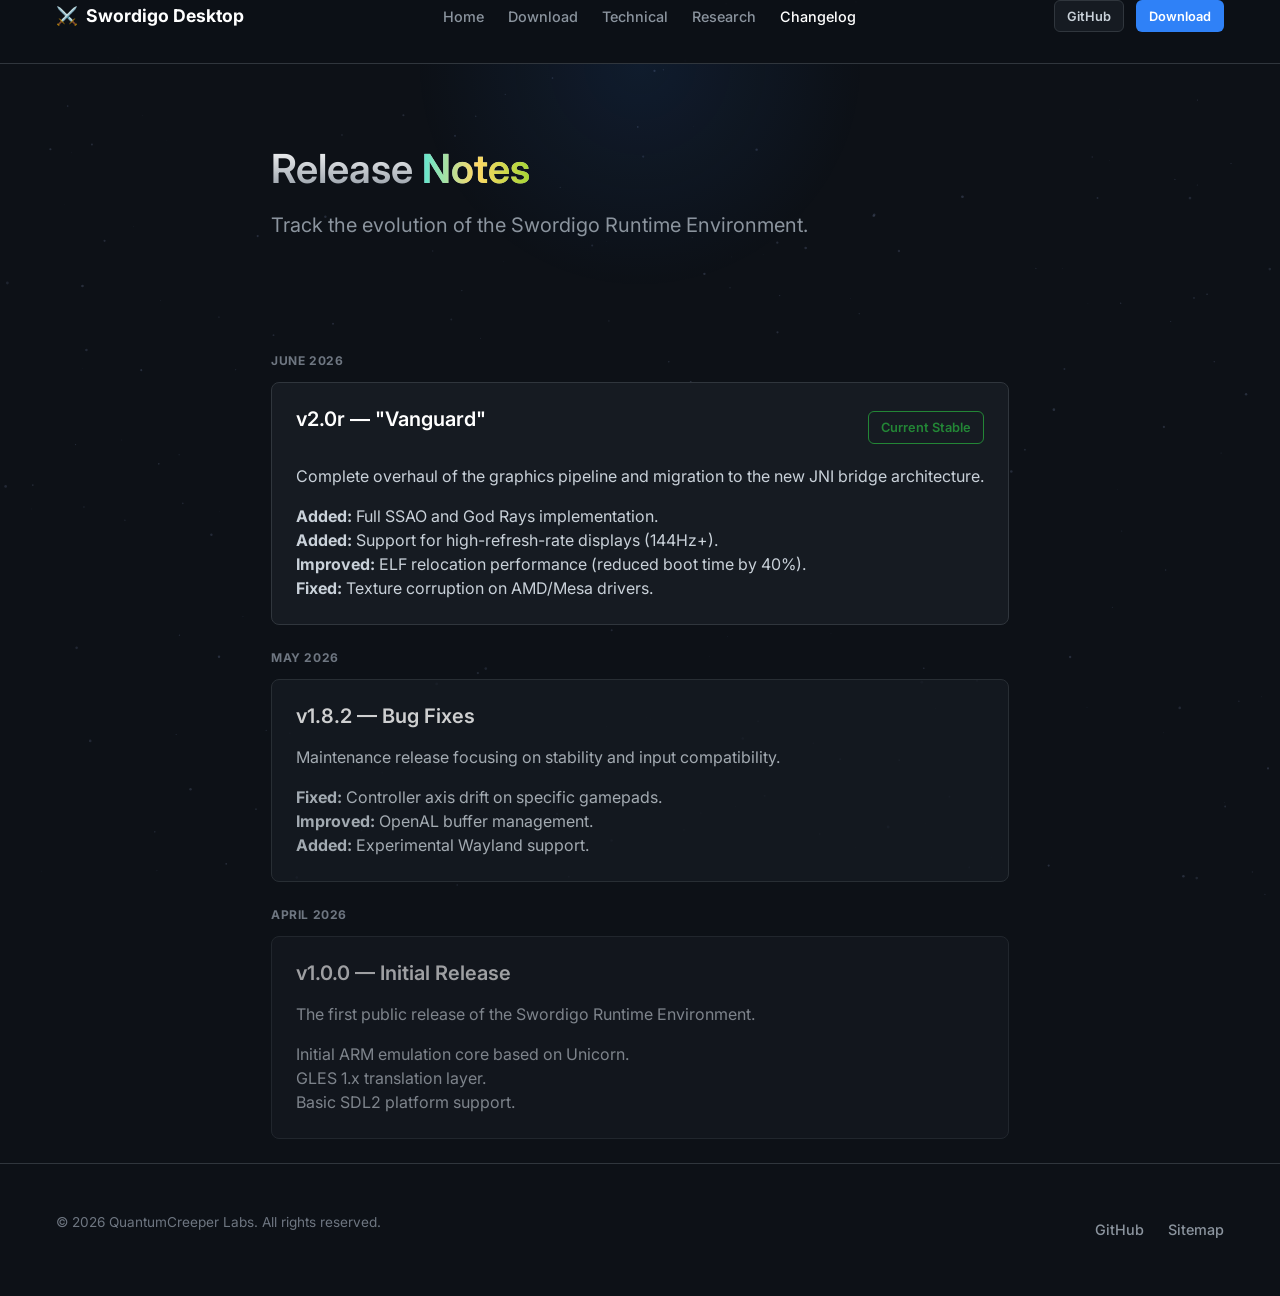
==== commit c69aba93: "FixWebsite (#13)" ====
--- a/web/changelog.html
+++ b/web/changelog.html
@@ -3,491 +3,95 @@
 <head>
   <meta charset="UTF-8">
   <meta name="viewport" content="width=device-width, initial-scale=1.0">
-  <title>Changelog — Swordigo Desktop v2.0r</title>
-  <meta name="description" content="Full changelog and release notes for Swordigo Desktop — v2.0r with advanced rendering pipeline, SSAO, God Rays, and more.">
-  <meta name="keywords" content="Swordigo Desktop changelog, release notes, version history, SRE updates, v2.0r">
-  <meta name="author" content="QuantumCreeper Labs">
-  <meta name="robots" content="index, follow">
-  <link rel="canonical" href="https://thecorrectsynovian.github.io/SwordigoDesktop/web/changelog.html">
-  <meta property="og:title" content="Changelog — Swordigo Desktop SRE">
-  <meta property="og:description" content="Full release history and development milestones for Swordigo Desktop and the SRE runtime.">
-  <meta property="og:type" content="website">
-  <meta property="og:url" content="https://thecorrectsynovian.github.io/SwordigoDesktop/web/changelog.html">
-  <meta property="og:image" content="https://thecorrectsynovian.github.io/SwordigoDesktop/web/assets/og-image.png">
-  <meta property="og:site_name" content="Swordigo Desktop — SRE">
-  <meta name="twitter:card" content="summary_large_image">
-  <meta name="twitter:title" content="Changelog — Swordigo Desktop SRE">
-  <meta name="twitter:description" content="Release history and milestones for the Swordigo Runtime Environment.">
-  <meta name="twitter:image" content="https://thecorrectsynovian.github.io/SwordigoDesktop/web/assets/og-image.png">
+  <title>Changelog — Swordigo Desktop</title>
   <link rel="stylesheet" href="style.css">
-  <link rel="icon" href="data:image/svg+xml,<svg xmlns='http://www.w3.org/2000/svg' viewBox='0 0 100 100'><text y='.9em' font-size='90'>📝</text></svg>">
-  <style>
-    .release-block {
-      background: var(--grad-card);
-      border: 1px solid var(--clr-border);
-      border-radius: var(--radius-xl);
-      padding: var(--space-xl);
-      margin-bottom: var(--space-xl);
-      position: relative;
-      overflow: hidden;
-    }
-
-    .release-block::before {
-      content: '';
-      position: absolute;
-      top: 0; left: 0; right: 0;
-      height: 3px;
-      background: var(--grad-hero);
-    }
-
-    .release-header {
-      display: flex;
-      align-items: flex-start;
-      justify-content: space-between;
-      gap: var(--space-md);
-      margin-bottom: var(--space-lg);
-      flex-wrap: wrap;
-    }
-
-    .release-version {
-      font-family: var(--font-display);
-      font-size: 2rem;
-      font-weight: 900;
-      background: var(--grad-text);
-      -webkit-background-clip: text;
-      -webkit-text-fill-color: transparent;
-      background-clip: text;
-    }
-
-    .release-date {
-      font-family: var(--font-mono);
-      font-size: 0.8rem;
-      color: var(--clr-text-dim);
-      margin-top: 4px;
-    }
-
-    .release-section {
-      margin-bottom: var(--space-lg);
-    }
-
-    .release-section h3 {
-      font-family: var(--font-display);
-      font-size: 0.95rem;
-      text-transform: uppercase;
-      letter-spacing: 0.1em;
-      margin-bottom: var(--space-sm);
-      padding-bottom: 6px;
-      border-bottom: 1px solid rgba(255,255,255,0.06);
-    }
-
-    .release-section h3.working { color: var(--clr-green); }
-    .release-section h3.technical { color: var(--clr-blue-lt); }
-    .release-section h3.known-issues { color: var(--clr-gold); }
-    .release-section h3.notes { color: var(--clr-purple-lt); }
-
-    .milestone-grid {
-      display: grid;
-      grid-template-columns: repeat(auto-fill, minmax(260px, 1fr));
-      gap: var(--space-md);
-    }
-
-    .milestone-card {
-      background: rgba(0,0,0,0.25);
-      border: 1px solid var(--clr-border);
-      border-radius: var(--radius-md);
-      padding: var(--space-md);
-      transition: all 0.25s;
-    }
-
-    .milestone-card:hover {
-      border-color: rgba(139,61,255,0.35);
-      background: rgba(139,61,255,0.05);
-    }
-
-    .milestone-card .date {
-      font-family: var(--font-mono);
-      font-size: 0.7rem;
-      color: var(--clr-text-dim);
-      margin-bottom: 4px;
-    }
-
-    .milestone-card h4,
-    .milestone-card__title {
-      font-family: var(--font-display);
-      font-size: 0.95rem;
-      margin-bottom: 4px;
-      color: var(--clr-text);
-    }
-
-    .milestone-card p,
-    .milestone-card__desc {
-      font-size: 0.82rem;
-      color: var(--clr-text-muted);
-      line-height: 1.5;
-    }
-  </style>
+  <link rel="icon" href="data:image/svg+xml,<svg xmlns='http://www.w3.org/2000/svg' viewBox='0 0 100 100'><text y='.9em' font-size='90'>📜</text></svg>">
 </head>
 <body>
+
 <canvas id="stars-canvas"></canvas>
 
-<nav class="navbar" id="navbar">
+<nav class="navbar">
   <div class="container">
     <div class="navbar__inner">
       <a href="index.html" class="navbar__logo">
-        <span class="navbar__logo-icon">⚔️</span>
-        <div class="navbar__logo-text"><span>Swordigo</span> Desktop</div>
+        <span>⚔️</span> Swordigo Desktop
       </a>
-      <ul class="navbar__nav" id="main-nav">
+      <ul class="navbar__nav">
         <li><a href="index.html">Home</a></li>
         <li><a href="download.html">Download</a></li>
         <li><a href="technical.html">Technical</a></li>
         <li><a href="research.html">Research</a></li>
-        <li><a href="changelog.html">Changelog</a></li>
+        <li><a href="changelog.html" class="active">Changelog</a></li>
       </ul>
-      <div class="navbar__cta" id="nav-cta">
-        <a href="https://github.com/TheCorrectSynovian/SwordigoDesktop" target="_blank" rel="noopener" class="btn btn--secondary btn--sm">GitHub</a>
-        <a href="download.html" class="btn btn--primary btn--sm">⬇ Download</a>
+      <div class="navbar__cta">
+        <a href="https://github.com/TheCorrectSynovian/SwordigoDesktop" class="btn btn--secondary btn--sm">GitHub</a>
+        <a href="download.html" class="btn btn--primary btn--sm">Download</a>
       </div>
-      <button class="hamburger" id="hamburger" aria-label="Toggle menu"><span></span><span></span><span></span></button>
     </div>
   </div>
 </nav>
 
-<main>
-<div class="page-header">
-  <div class="container">
-    <span class="section-label">Release History</span>
-    <h1 class="section-title"><span class="grad">Changelog</span></h1>
-    <p class="section-desc">Complete release notes and development history for Swordigo Desktop.</p>
-    <div class="mt-lg" style="display:flex; gap:12px; justify-content:center; flex-wrap:wrap;">
-      <a href="https://github.com/TheCorrectSynovian/SwordigoDesktop/commits/v2" target="_blank" rel="noopener"
-         class="btn btn--secondary" id="changelog-github-btn">
-        View Full Commit History on GitHub →
-      </a>
-    </div>
-  </div>
-</div>
+<main class="container">
+  <section class="hero" style="padding: var(--space-12) 0; text-align: left;">
+    <h1 class="hero__title" style="font-size: 2.5rem;">Release <span class="grad">Notes</span></h1>
+    <p class="hero__subtitle" style="margin-left: 0; max-width: 800px;">
+      Track the evolution of the Swordigo Runtime Environment.
+    </p>
+  </section>
 
-<section class="section" id="releases">
-  <div class="container container--narrow">
+  <div class="doc-layout" style="grid-template-columns: 1fr;">
+    <div class="doc-layout__content">
+      <div class="sidebar-nav__group">
+        <div class="sidebar-nav__title">June 2026</div>
+        <div class="card reveal" style="margin-bottom: var(--space-6);">
+          <div style="display: flex; justify-content: space-between; align-items: center; margin-bottom: var(--space-4);">
+            <h3 class="mt-0">v2.0r — "Vanguard"</h3>
+            <span class="btn btn--secondary btn--sm" style="pointer-events: none; border-color: var(--success); color: var(--success);">Current Stable</span>
+          </div>
+          <p>Complete overhaul of the graphics pipeline and migration to the new JNI bridge architecture.</p>
+          <ul>
+            <li><strong>Added:</strong> Full SSAO and God Rays implementation.</li>
+            <li><strong>Added:</strong> Support for high-refresh-rate displays (144Hz+).</li>
+            <li><strong>Improved:</strong> ELF relocation performance (reduced boot time by 40%).</li>
+            <li><strong>Fixed:</strong> Texture corruption on AMD/Mesa drivers.</li>
+          </ul>
+        </div>
 
-    <!-- V2.0R RELEASE BLOCK -->
-    <div class="release-block reveal">
-      <div class="release-header">
-        <div>
-          <div class="release-version">v2.0r</div>
-          <div class="release-date">June 17, 2026</div>
+        <div class="sidebar-nav__title">May 2026</div>
+        <div class="card reveal" style="margin-bottom: var(--space-6); opacity: 0.8;">
+          <h3 class="mt-0">v1.8.2 — Bug Fixes</h3>
+          <p>Maintenance release focusing on stability and input compatibility.</p>
+          <ul>
+            <li><strong>Fixed:</strong> Controller axis drift on specific gamepads.</li>
+            <li><strong>Improved:</strong> OpenAL buffer management.</li>
+            <li><strong>Added:</strong> Experimental Wayland support.</li>
+          </ul>
         </div>
-      </div>
 
-      <div class="release-section">
-        <h3 class="working">🎨 Advanced Rendering Pipeline</h3>
-        <div class="milestone-grid">
-          <div class="milestone-card"><div class="milestone-card__title">SSAO</div><div class="milestone-card__desc">Screen Space Ambient Occlusion — 16-sample hemisphere with bilateral blur at half resolution</div></div>
-          <div class="milestone-card"><div class="milestone-card__title">God Rays</div><div class="milestone-card__desc">64-sample screen-space radial blur from configurable sun position with depth masking</div></div>
-          <div class="milestone-card"><div class="milestone-card__title">Volumetric Light</div><div class="milestone-card__desc">Depth-masked crepuscular light shafts with warm golden tint</div></div>
-          <div class="milestone-card"><div class="milestone-card__title">7 Visual Presets</div><div class="milestone-card__desc">Off, Cinematic, Retro, Fantasy, Noir, Ethereal, Atmospheric — cycle with F6</div></div>
-          <div class="milestone-card"><div class="milestone-card__title">Color PostFX</div><div class="milestone-card__desc">Vignette, Film Grain, Chromatic Aberration, Color Grading, Sharpen</div></div>
-          <div class="milestone-card"><div class="milestone-card__title">Depth Texture</div><div class="milestone-card__desc">Depth buffer converted from renderbuffer to texture for shader sampling</div></div>
-        </div>
-      </div>
-
-      <div class="release-section">
-        <h3 class="working">🚀 Boot & Binary System</h3>
-        <div class="milestone-grid">
-          <div class="milestone-card"><div class="milestone-card__title">Unified Launcher</div><div class="milestone-card__desc">Pre-launch GUI with binary selection and graphics API picker</div></div>
-          <div class="milestone-card"><div class="milestone-card__title">Binary Selector</div><div class="milestone-card__desc">SHA-256 validated multi-binary support with auto-detection</div></div>
-          <div class="milestone-card"><div class="milestone-card__title">JSON Registry</div><div class="milestone-card__desc">Persistent version tracking with tested/untested status per binary</div></div>
-        </div>
-      </div>
-
-      <div class="release-section">
-        <h3 class="technical">⚡ Engine Improvements</h3>
-        <ul class="text-muted">
-          <li>5-pass rendering pipeline: SSAO → God Rays → Composite → Color FX → Upscale</li>
-          <li>Half-resolution FBOs for SSAO and God Rays (performance optimization)</li>
-          <li>8 GLSL shader programs compiled at init</li>
-          <li>GUI click detection fix (1px sidebar offset corrected)</li>
-          <li>glGetFloatv JNI bridge handler added</li>
-          <li>Dropdown menus now properly block game input (has_modal_open fix)</li>
-          <li>Vulkan backend wiring (ifdef'd, experimental)</li>
-          <li>Window title updated to "Swordigo Desktop v2.0r"</li>
-        </ul>
-      </div>
-
-      <div class="release-section">
-        <h3 class="notes">📦 Packaging</h3>
-        <ul class="text-muted">
-          <li>.deb package: swordigo-desktop_2.0.0_amd64.deb (~48 MB)</li>
-          <li>.rpm package: swordigo-desktop-2.0.0-1.fc44.x86_64.rpm (~51 MB)</li>
-          <li>Binary selector installs all libswordigo*.so variants</li>
-          <li>Makefile install target updated for multi-binary support</li>
-        </ul>
-      </div>
-    </div>
-
-    <!-- V1 BETA RELEASE BLOCK -->
-    <div class="release-block reveal">
-      <div class="release-header">
-        <div>
-          <div style="display:flex; align-items:center; gap:10px; flex-wrap:wrap; margin-bottom:4px;">
-            <span class="release-version">v1 Beta</span>
-            <span class="badge badge--wip">Beta</span>
-          </div>
-          <div class="release-date">June 2026 • First Public Release</div>
-        </div>
-        <div style="display:flex; gap:8px; flex-wrap:wrap;">
-          <a href="https://github.com/TheCorrectSynovian/SwordigoDesktop/releases/download/v2/swordigo-desktop_2.0.0_amd64.deb"
-             class="btn btn--primary" id="changelog-dl-deb-btn">⬇ Download .deb</a>
-          <a href="https://github.com/TheCorrectSynovian/SwordigoDesktop/releases/download/v2/swordigo-desktop-2.0.0-1.fc44.x86_64.rpm"
-             class="btn btn--secondary" id="changelog-dl-rpm-btn">⬇ Download .rpm</a>
-          <a href="https://github.com/TheCorrectSynovian/SwordigoDesktop/commits/v1_beta" target="_blank" rel="noopener"
-             class="btn btn--secondary" id="changelog-commits-btn">📝 Commits</a>
-        </div>
-      </div>
-
-      <!-- What's Working -->
-      <div class="release-section">
-        <h3 class="working">✅ What's Working</h3>
-        <div class="grid grid--2" style="gap:var(--space-sm);">
-          <ul class="feature-list">
-            <li class="check">Main menu rendering</li>
-            <li class="check">In-game level rendering</li>
-            <li class="check">Gameplay and character movement</li>
-            <li class="check">Keyboard and mouse controls (to some extent)</li>
-          </ul>
-          <ul class="feature-list">
-            <li class="check">Sound effects</li>
-            <li class="check">OpenGL desktop renderer</li>
-            <li class="check">Asset loading and scene loading</li>
-            <li class="check">Linux-native execution through custom compatibility runtime</li>
+        <div class="sidebar-nav__title">April 2026</div>
+        <div class="card reveal" style="opacity: 0.6;">
+          <h3 class="mt-0">v1.0.0 — Initial Release</h3>
+          <p>The first public release of the Swordigo Runtime Environment.</p>
+          <ul>
+            <li>Initial ARM emulation core based on Unicorn.</li>
+            <li>GLES 1.x translation layer.</li>
+            <li>Basic SDL2 platform support.</li>
           </ul>
         </div>
       </div>
-
-      <!-- Technical Notes -->
-      <div class="release-section">
-        <h3 class="technical">⚙️ Technical Notes</h3>
-        <ul class="feature-list">
-          <li>Runs the original ARM Android game library through a custom Linux runtime</li>
-          <li>Implements Android JNI and asset system replacements</li>
-          <li>Translates OpenGL ES 1.x rendering to desktop OpenGL</li>
-          <li>Uses native Linux windowing, input, and audio backends</li>
-          <li>Tested primarily on modern Linux distributions</li>
-        </ul>
-      </div>
-
-      <!-- Known Issues -->
-      <div class="release-section">
-        <h3 class="known-issues">⚠️ Known Issues</h3>
-        <ul class="feature-list">
-          <li class="warn">Save data is currently not written correctly and may not persist between sessions</li>
-          <li class="warn">Background music playback is unreliable and may fail to start</li>
-          <li class="warn">Music issues are more common in the AppImage build</li>
-          <li class="warn">Minor graphical artifacts may occasionally appear</li>
-          <li class="warn">Some Android-specific features remain stubbed or partially implemented</li>
-        </ul>
-      </div>
-
-      <!-- Notes -->
-      <div class="release-section">
-        <h3 class="notes">📝 Release Notes</h3>
-        <div style="background:rgba(0,0,0,0.25); border-radius:var(--radius-md); padding:var(--space-md) var(--space-lg); font-size:0.95rem; color:var(--clr-text-muted); line-height:1.85;">
-          <p>This is an early beta release intended for testing and feedback.</p>
-          <br>
-          <p>The game is playable, but some systems are still under active development. Future releases will focus on save support, audio stability, controller support, and general polish.</p>
-          <br>
-          <p>Thanks to everyone who tested and helped debug this project. ⚔️</p>
-        </div>
-      </div>
-
-      <!-- Direct links -->
-      <div style="background:rgba(139,61,255,0.07); border:1px solid rgba(139,61,255,0.2); border-radius:var(--radius-md); padding:var(--space-md) var(--space-lg);">
-        <div style="font-size:0.8rem; color:var(--clr-text-dim); margin-bottom:8px; font-family:var(--font-mono); text-transform:uppercase; letter-spacing:0.08em;">Direct Links</div>
-        <div style="display:flex; flex-direction:column; gap:6px;">
-          <div style="display:flex; align-items:center; gap:10px; flex-wrap:wrap;">
-            <span style="font-size:0.8rem; color:var(--clr-text-muted); width:120px; flex-shrink:0;">AppImage:</span>
-            <a href="https://github.com/TheCorrectSynovian/SwordigoDesktop/releases/download/v2/swordigo-desktop_2.0.0_amd64.deb"
-               style="font-family:var(--font-mono); font-size:0.75rem; color:var(--clr-cyan); word-break:break-all;">
-              github.com/TheCorrectSynovian/SwordigoDesktop/releases/download/v2/swordigo-desktop_2.0.0_amd64.deb
-            </a>
-          </div>
-          <div style="display:flex; align-items:center; gap:10px; flex-wrap:wrap;">
-            <span style="font-size:0.8rem; color:var(--clr-text-muted); width:120px; flex-shrink:0;">Changelog:</span>
-            <a href="https://github.com/TheCorrectSynovian/SwordigoDesktop/commits/v1_beta" target="_blank" rel="noopener"
-               style="font-family:var(--font-mono); font-size:0.75rem; color:var(--clr-cyan);">
-              github.com/TheCorrectSynovian/SwordigoDesktop/commits/v1_beta
-            </a>
-          </div>
-          <div style="display:flex; align-items:center; gap:10px; flex-wrap:wrap;">
-            <span style="font-size:0.8rem; color:var(--clr-text-muted); width:120px; flex-shrink:0;">Repository:</span>
-            <a href="https://github.com/TheCorrectSynovian/SwordigoDesktop" target="_blank" rel="noopener"
-               style="font-family:var(--font-mono); font-size:0.75rem; color:var(--clr-cyan);">
-              github.com/TheCorrectSynovian/SwordigoDesktop
-            </a>
-          </div>
-        </div>
-      </div>
-    </div>
-
-    <!-- FUTURE ROADMAP -->
-    <div class="section-header reveal">
-      <span class="section-label">What's Next</span>
-      <h2 class="section-title">Development <span class="grad">Roadmap</span></h2>
-    </div>
-
-    <div class="grid grid--2 reveal" style="margin-bottom:var(--space-xl);">
-      <div class="card">
-        <span class="card__icon">💾</span>
-        <div class="card__title">Save System</div>
-        <div class="card__body">Fix save data writing — filesystem shim needs correct path mapping and flush behavior. Target: full persistence between sessions.</div>
-        <div class="mt-md"><span class="badge badge--issue">In Progress</span></div>
-      </div>
-      <div class="card">
-        <span class="card__icon">🎵</span>
-        <div class="card__title">Audio Stability</div>
-        <div class="card__body">Fix background music reliability. The MusicPlayer JNI callback surface and SoLoud/OpenAL audio backend need stabilization.</div>
-        <div class="mt-md"><span class="badge badge--issue">In Progress</span></div>
-      </div>
-      <div class="card">
-        <span class="card__icon">🎮</span>
-        <div class="card__title">Controller Support</div>
-        <div class="card__body">Add gamepad/controller input via SDL2 game controller API. Map analog sticks and buttons to the existing touch event system.</div>
-        <div class="mt-md"><span class="badge badge--wip">Planned</span></div>
-      </div>
-      <div class="card">
-        <span class="card__icon">✨</span>
-        <div class="card__title">General Polish</div>
-        <div class="card__body">Fix minor graphical artifacts, improve GLES 1.x translation accuracy, optimize performance, and improve input responsiveness.</div>
-        <div class="mt-md"><span class="badge badge--wip">Planned</span></div>
-      </div>
-    </div>
-
-  </div>
-</section>
-
-<!-- DEVELOPMENT MILESTONES -->
-<section class="section" style="background: rgba(13,16,32,0.7);" id="milestones">
-  <div class="container">
-    <div class="section-header reveal">
-      <span class="section-label">History</span>
-      <h2 class="section-title">Development <span class="grad">Milestones</span></h2>
-    </div>
-
-    <div class="milestone-grid reveal">
-      <div class="milestone-card">
-        <div class="date">2026-06-14 · Agent 1</div>
-        <h4>Research Phase Begins</h4>
-        <p>Mapped Vita loader architecture, Android boot sequence, native symbol exports, and ARM dependency catalog.</p>
-        <div class="mt-sm"><span class="badge badge--info" style="font-size:0.65rem;">Research</span></div>
-      </div>
-
-      <div class="milestone-card">
-        <div class="date">2026-06-14 · Agent 1</div>
-        <h4>Asset Format Discovery</h4>
-        <p>Confirmed protobuf encoding for .gdata, .scene, .gstate files. Found Lua 5.1 bytecode embedded in .scene files.</p>
-        <div class="mt-sm"><span class="badge badge--info" style="font-size:0.65rem;">Research</span></div>
-      </div>
-
-      <div class="milestone-card">
-        <div class="date">2026-06-14 · Agent 2</div>
-        <h4>Linux Loader Designed</h4>
-        <p>Produced complete linux_loader_design.md. Identified Unicorn as the optimal ARM emulation choice.</p>
-        <div class="mt-sm"><span class="badge badge--wip" style="font-size:0.65rem;">Design</span></div>
-      </div>
-
-      <div class="milestone-card">
-        <div class="date">2026-06-14 · Agent 2</div>
-        <h4>Version 1.4.6 Selected</h4>
-        <p>Compared v1.1 and v1.4.6 — v1.4.6 selected as target with 31 JNI exports matching Vita startup sequence.</p>
-        <div class="mt-sm"><span class="badge badge--wip" style="font-size:0.65rem;">Decision</span></div>
-      </div>
-
-      <div class="milestone-card">
-        <div class="date">2026-06-14 · Mission 6</div>
-        <h4>🎯 First Boot Success</h4>
-        <p>Unicorn engine integrated. setupNativeInterface() and handleApplicationLaunch() execute successfully for the first time.</p>
-        <div class="mt-sm"><span class="badge badge--working" style="font-size:0.65rem;">Milestone</span></div>
-      </div>
-
-      <div class="milestone-card">
-        <div class="date">2026-06-14 · Mission 7</div>
-        <h4>💥 .bss Bug Discovered</h4>
-        <p>UC_ERR_FETCH_UNMAPPED at 0x10000000 after 62M instructions traced to missing .bss zero-initialization.</p>
-        <div class="mt-sm"><span class="badge badge--issue" style="font-size:0.65rem;">Debugging</span></div>
-      </div>
-
-      <div class="milestone-card">
-        <div class="date">2026-06-14 · Mission 7</div>
-        <h4>🎉 setupApplication() Works</h4>
-        <p>After fixing the .bss bug and overhauling the JNI bridge, setupApplication() completes successfully. Tier 2 success.</p>
-        <div class="mt-sm"><span class="badge badge--working" style="font-size:0.65rem;">Milestone</span></div>
-      </div>
-
-      <div class="milestone-card">
-        <div class="date">2026-06-14 · Mission 7</div>
-        <h4>🖼️ drawApplication() Reached</h4>
-        <p>Over 1 million ARM instructions execute inside drawApplication(). The render loop is running.</p>
-        <div class="mt-sm"><span class="badge badge--working" style="font-size:0.65rem;">Milestone</span></div>
-      </div>
-
-      <div class="milestone-card">
-        <div class="date">2026-06-15</div>
-        <h4>Repo Cleanup &amp; Audit</h4>
-        <p>1.9GB repository audited. Copyrighted assets identified. .gitignore rewritten. CLEANUP_REPORT.md published.</p>
-        <div class="mt-sm"><span class="badge badge--wip" style="font-size:0.65rem;">Maintenance</span></div>
-      </div>
-
-      <div class="milestone-card" style="border-color:rgba(139,61,255,0.4); background:rgba(139,61,255,0.07);">
-        <div class="date">2026-06-16</div>
-        <h4>🚀 v1 Beta — Public Launch</h4>
-        <p>First public AppImage release. Main menu, gameplay, sound effects, and level rendering all working on Linux x86_64.</p>
-        <div class="mt-sm"><span class="badge badge--working" style="font-size:0.65rem;">Release</span></div>
-      </div>
     </div>
   </div>
-</section>
 </main>
 
 <footer class="footer">
   <div class="container">
-    <div class="footer__grid">
-      <div class="footer__brand">
-        <div style="margin-bottom:12px; display:flex; align-items:center; gap:10px; font-family:var(--font-display); font-weight:700; color:var(--clr-text);">
-          <span style="font-size:1.5rem;">⚔️</span>
-          <span style="background:var(--grad-text); -webkit-background-clip:text; -webkit-text-fill-color:transparent;">Swordigo Desktop</span>
-        </div>
-        <p>From research to public release — the complete story of porting Swordigo to Linux.</p>
-      </div>
-      <div class="footer__col">
-        <h3>Navigation</h3>
-        <ul class="footer__links">
-          <li><a href="index.html">Home</a></li>
-          <li><a href="download.html">Download</a></li>
-          <li><a href="technical.html">Technical Docs</a></li>
-          <li><a href="research.html">Research Papers</a></li>
-          <li><a href="changelog.html">Changelog</a></li>
-        </ul>
-      </div>
-      <div class="footer__col">
-        <h3>Release</h3>
-        <ul class="footer__links">
-          <li><a href="#releases">v2 Notes</a></li>
-          <li><a href="#milestones">Dev Milestones</a></li>
-          <li><a href="https://github.com/TheCorrectSynovian/SwordigoDesktop/commits/v2" target="_blank" rel="noopener">GitHub Commits</a></li>
-        </ul>
-      </div>
-      <div class="footer__col">
-        <h3>Links</h3>
-        <ul class="footer__links">
-          <li><a href="https://github.com/TheCorrectSynovian/SwordigoDesktop" target="_blank" rel="noopener">GitHub Repository</a></li>
-          <li><a href="https://github.com/TheCorrectSynovian/SwordigoDesktop/releases/download/v2/swordigo-desktop_2.0.0_amd64.deb">Direct Download</a></li>
-        </ul>
-      </div>
-    </div>
-    <div class="footer__bottom">
-      <span>© 2026 SwordigoDesktop Project</span>
-      <span>Swordigo © Touch Foo</span>
+    <div class="footer__inner">
+      <p>&copy; 2026 QuantumCreeper Labs. All rights reserved.</p>
+      <ul class="navbar__nav">
+        <li><a href="https://github.com/TheCorrectSynovian/SwordigoDesktop">GitHub</a></li>
+        <li><a href="sitemap.xml">Sitemap</a></li>
+      </ul>
     </div>
   </div>
 </footer>
--- a/web/style.css
+++ b/web/style.css
@@ -1,1493 +1,442 @@
-/* =============================================
-   SWORDIGO DESKTOP — GLOBAL DESIGN SYSTEM
-   Dark Fantasy Linux Port Website
-   ============================================= */
-
-@import url('https://fonts.googleapis.com/css2?family=Cinzel:wght@400;600;700;900&family=Inter:wght@300;400;500;600;700&family=JetBrains+Mono:wght@400;500;700&family=Press+Start+2P&family=VT323&display=swap');
-
-/* ---- CSS CUSTOM PROPERTIES ---- */
+@import url('https://fonts.googleapis.com/css2?family=Inter:wght@300;400;500;600;700&family=JetBrains+Mono:wght@400;500;700&display=swap');
+
 :root {
-  /* Palette */
-  --clr-bg:         #0a1b2b; /* deep midnight teal */
-  --clr-surface:    #0e2a3d; /* dark teal */
-  --clr-surface2:   #152e49; /* slightly lighter */
-  --clr-border:     rgba(0, 191, 165, 0.18); /* teal border */
-  --clr-border2:    rgba(0, 191, 165, 0.12);
-
-  --clr-teal:       #00bfa5; /* primary brand teal */
-  --clr-teal-lt:    #5fe6d2; /* lighter teal */
-  --clr-amber:      #ffb300; /* golden amber */
-  --clr-amber-lt:   #ffd966; /* lighter amber */
-  --clr-green:      #a5d633; /* forest green */
-  --clr-green-lt:   #c9e68e; /* lighter green */
-  --clr-gray:       #8892b0;
-  --clr-red:        #ff3d6b;
-
-  /* Hero background now uses real artwork */
-  --hero-image:    url('assets/hero_bg0.png');
-  /* Card gradients keep subtle teal/amber blend */
-  --grad-card:    linear-gradient(145deg, rgba(0,191,165,0.12) 0%, rgba(255,179,0,0.08) 100%);
-  --grad-text:    linear-gradient(90deg, #5fe6d2, #ffd966, #a5d633);
-
-  --clr-text:       #e8eaf8;
-  --clr-text-muted: #8892b0;
-  --clr-text-dim:   #4a5080;
-
+  /* Colors - Modern Deep Dark Theme */
+  --bg: #0d1117;
+  --bg-surface: #161b22;
+  --bg-subtle: #010409;
+  --border: #30363d;
+  --border-muted: #21262d;
+  
+  --fg: #c9d1d9;
+  --fg-muted: #8b949e;
+  --fg-subtle: #6e7681;
+  
+  --accent: #2f81f7;
+  --accent-muted: rgba(47, 129, 247, 0.15);
+  --success: #238636;
+  --warning: #d29922;
+  --danger: #da3633;
+  
+  --code-bg: #161b22;
+  
   /* Spacing */
-  --space-xs:  4px;
-  --space-sm:  8px;
-  --space-md:  16px;
-  --space-lg:  32px;
-  --space-xl:  64px;
-  --space-xxl: 128px;
-
+  --space-1: 0.25rem;
+  --space-2: 0.5rem;
+  --space-3: 0.75rem;
+  --space-4: 1rem;
+  --space-6: 1.5rem;
+  --space-8: 2rem;
+  --space-12: 3rem;
+  --space-16: 4rem;
+  
   /* Typography */
-  --font-display: 'VT323', monospace;
-  --font-body:    'Inter', sans-serif;
-  --font-mono:    'JetBrains Mono', monospace;
-  --font-retro:   'Press Start 2P', monospace;
-
-  /* Radius */
-  --radius-sm: 6px;
-  --radius-md: 12px;
-  --radius-lg: 20px;
-  --radius-xl: 32px;
-
-  /* Shadows */
-  --shadow-glow-purple: 0 0 32px rgba(139,61,255,0.4), 0 0 64px rgba(139,61,255,0.15);
-  --shadow-glow-blue:   0 0 32px rgba(61,139,255,0.4), 0 0 64px rgba(61,139,255,0.15);
-  --shadow-card:        0 8px 32px rgba(0,0,0,0.5), 0 2px 8px rgba(0,0,0,0.3);
-
+  --font-sans: 'Inter', -apple-system, BlinkMacSystemFont, "Segoe UI", Helvetica, Arial, sans-serif;
+  --font-mono: 'JetBrains Mono', ui-monospace, SFMono-Regular, SF Mono, Menlo, Consolas, Liberation Mono, monospace;
+  
   /* Transitions */
-  --ease-out: cubic-bezier(0.16, 1, 0.3, 1);
-  --ease-bounce: cubic-bezier(0.34, 1.56, 0.64, 1);
-}
-
-/* ---- RESET & BASE ---- */
-*, *::before, *::after { box-sizing: border-box; margin: 0; padding: 0; }
+  --transition: all 0.2s cubic-bezier(0.4, 0, 0.2, 1);
+}
+
+/* Reset */
+*, *::before, *::after {
+  box-sizing: border-box;
+  margin: 0;
+  padding: 0;
+}
 
 html {
+  font-family: var(--font-sans);
+  font-size: 16px;
+  line-height: 1.5;
+  color: var(--fg);
+  background-color: var(--bg);
   scroll-behavior: smooth;
-  font-size: 16px;
 }
 
 body {
-  font-family: var(--font-body);
-  background-color: var(--clr-bg);
-  color: var(--clr-text);
-  line-height: 1.7;
-  overflow-x: hidden;
   min-height: 100vh;
-}
-
-/* ---- SCROLLBAR ---- */
-::-webkit-scrollbar { width: 6px; }
-::-webkit-scrollbar-track { background: var(--clr-surface); }
-::-webkit-scrollbar-thumb {
-  background: linear-gradient(var(--clr-purple), var(--clr-blue));
-  border-radius: 99px;
-}
-
-/* ---- SELECTION ---- */
-::selection {
-  background: rgba(139,61,255,0.35);
+  display: flex;
+  flex-direction: column;
+}
+
+a {
+  color: var(--accent);
+  text-decoration: none;
+  transition: var(--transition);
+}
+
+a:hover {
+  text-decoration: underline;
+}
+
+ul, ol {
+  list-style: none;
+}
+
+img {
+  max-width: 100%;
+  height: auto;
+  display: block;
+}
+
+/* Typography Helpers */
+h1, h2, h3, h4, h5, h6 {
   color: #fff;
-}
-
-/* ========================
-   STARS / PARTICLE CANVAS
-   ======================== */
-#stars-canvas {
-  position: fixed;
-  top: 0; left: 0;
-  width: 100%; height: 100%;
-  pointer-events: none;
-  z-index: 0;
-  opacity: 0.6;
-}
-
-/* ========================
-   LAYOUT UTILITIES
-   ======================== */
+  font-weight: 600;
+  line-height: 1.25;
+  margin-top: var(--space-8);
+  margin-bottom: var(--space-4);
+}
+
+h1 { font-size: 2.25rem; }
+h2 { font-size: 1.5rem; border-bottom: 1px solid var(--border); padding-bottom: var(--space-2); }
+h3 { font-size: 1.25rem; }
+
+p { margin-bottom: var(--space-4); }
+
+/* Layout Components */
 .container {
   max-width: 1200px;
   margin: 0 auto;
-  padding: 0 var(--space-lg);
-}
-
-.container--wide { max-width: 1440px; }
-.container--narrow { max-width: 800px; }
-
-.section { padding: var(--space-xl) 0; position: relative; z-index: 1; }
-.section--lg { padding: var(--space-xxl) 0; }
-
-/* ========================
-   NAVIGATION
-   ======================== */
+  padding: 0 var(--space-4);
+}
+
+/* Navbar */
 .navbar {
-  position: fixed;
-  top: 0; left: 0; right: 0;
-  z-index: 1000;
-  padding: 14px 0;
-  background: rgba(6, 8, 16, 0.85);
-  backdrop-filter: blur(20px) saturate(180%);
-  border-bottom: 1px solid var(--clr-border);
-  transition: all 0.3s ease;
-}
-
-.navbar.scrolled {
-  padding: 10px 0;
-  background: rgba(6, 8, 16, 0.96);
-  box-shadow: 0 4px 30px rgba(139,61,255,0.1);
+  position: sticky;
+  top: 0;
+  z-index: 100;
+  background: rgba(13, 17, 23, 0.8);
+  backdrop-filter: blur(8px);
+  border-bottom: 1px solid var(--border);
+  height: 64px;
 }
 
 .navbar__inner {
   display: flex;
   align-items: center;
   justify-content: space-between;
-  gap: var(--space-lg);
+  height: 100%;
 }
 
 .navbar__logo {
   display: flex;
   align-items: center;
-  gap: 10px;
-  text-decoration: none;
-  font-family: var(--font-display);
+  gap: var(--space-2);
   font-weight: 700;
-  font-size: 1.2rem;
-  color: var(--clr-text);
-  transition: opacity 0.2s;
-}
-.navbar__logo:hover { opacity: 0.8; }
-
-.navbar__logo-icon {
-  font-size: 1.5rem;
-  filter: drop-shadow(0 0 8px var(--clr-purple));
-}
-
-.navbar__logo-text span {
-  background: var(--grad-text);
-  -webkit-background-clip: text;
-  -webkit-text-fill-color: transparent;
-  background-clip: text;
-}
+  font-size: 1.1rem;
+  color: #fff;
+}
+
+.navbar__logo:hover { text-decoration: none; }
 
 .navbar__nav {
   display: flex;
-  align-items: center;
-  gap: 4px;
-  list-style: none;
+  gap: var(--space-6);
 }
 
 .navbar__nav a {
-  display: block;
-  padding: 7px 14px;
-  border-radius: var(--radius-sm);
-  text-decoration: none;
-  color: var(--clr-text-muted);
-  font-size: 0.875rem;
+  color: var(--fg-muted);
+  font-size: 0.9rem;
   font-weight: 500;
-  transition: all 0.2s;
-  letter-spacing: 0.02em;
-}
-
-.navbar__nav a:hover,
-.navbar__nav a.active {
-  color: var(--clr-text);
-  background: rgba(139,61,255,0.15);
+}
+
+.navbar__nav a:hover, .navbar__nav a.active {
+  color: #fff;
+  text-decoration: none;
 }
 
 .navbar__cta {
   display: flex;
-  align-items: center;
-  gap: var(--space-sm);
-}
-
-/* ========================
-   BUTTONS
-   ======================== */
+  gap: var(--space-3);
+}
+
+/* Buttons */
 .btn {
   display: inline-flex;
   align-items: center;
   justify-content: center;
-  gap: 8px;
-  padding: 12px 24px;
-  border-radius: 4px;
-  font-family: var(--font-retro);
+  padding: var(--space-2) var(--space-4);
+  font-size: 0.9rem;
+  font-weight: 600;
+  border-radius: 6px;
+  cursor: pointer;
+  transition: var(--transition);
+  border: 1px solid transparent;
+  gap: var(--space-2);
+}
+
+.btn--primary {
+  background: var(--accent);
+  color: #fff;
+}
+
+.btn--primary:hover {
+  background: #4791ff;
+  text-decoration: none;
+}
+
+.btn--secondary {
+  background: var(--bg-surface);
+  color: var(--fg);
+  border-color: var(--border);
+}
+
+.btn--secondary:hover {
+  background: var(--border-muted);
+  text-decoration: none;
+}
+
+.btn--sm {
+  padding: 0.35rem 0.75rem;
+  font-size: 0.8rem;
+}
+
+/* Hero Section */
+.hero {
+  padding: var(--space-16) 0;
+  text-align: center;
+  background: radial-gradient(circle at top, rgba(47, 129, 247, 0.1) 0%, transparent 50%);
+}
+
+.hero__title {
+  font-size: 3.5rem;
+  margin-bottom: var(--space-4);
+  background: linear-gradient(180deg, #fff 0%, #8b949e 100%);
+  -webkit-background-clip: text;
+  -webkit-text-fill-color: transparent;
+}
+
+.hero__subtitle {
+  font-size: 1.25rem;
+  color: var(--fg-muted);
+  max-width: 700px;
+  margin: 0 auto var(--space-8);
+}
+
+/* Documentation Layout */
+.doc-layout {
+  display: grid;
+  grid-template-columns: 260px 1fr 240px;
+  gap: var(--space-8);
+  margin-top: var(--space-8);
+  align-items: start;
+}
+
+@media (max-width: 1024px) {
+  .doc-layout {
+    grid-template-columns: 220px 1fr;
+  }
+  .doc-layout__toc { display: none; }
+}
+
+@media (max-width: 768px) {
+  .doc-layout {
+    grid-template-columns: 1fr;
+  }
+  .doc-layout__sidebar { display: none; }
+}
+
+.doc-layout__sidebar {
+  position: sticky;
+  top: 100px;
+  max-height: calc(100vh - 120px);
+  overflow-y: auto;
+}
+
+.sidebar-nav__group {
+  margin-bottom: var(--space-6);
+}
+
+.sidebar-nav__title {
   font-size: 0.75rem;
   font-weight: 700;
-  text-decoration: none;
-  cursor: pointer;
-  border: none;
-  background-image: url('assets/ui_button_wide.png');
-  background-size: 100% 100%;
-  background-position: center;
-  background-repeat: no-repeat;
-  color: #fce8bc; /* retro cream color */
-  text-shadow: 2px 2px 0px #301800; /* dark brown drop shadow */
-  image-rendering: pixelated;
-  transition: transform 0.15s var(--ease-out), filter 0.15s var(--ease-out);
-  white-space: nowrap;
-}
-
-.btn:hover {
-  transform: translateY(-2px);
-  filter: brightness(1.2);
-}
-
-.btn:active {
-  transform: translateY(1px);
-}
-
-.btn--primary {
-  /* Inherits standard brown GUI button image */
-}
-
-.btn--secondary {
-  background-image: none;
-  background: var(--clr-surface2);
-  border: 1px solid var(--clr-border);
-  color: var(--clr-teal-lt);
-  text-shadow: none;
-  border-radius: 4px;
-}
-.btn--secondary:hover {
-  background: rgba(0, 191, 165, 0.1);
-  border-color: var(--clr-teal);
+  color: var(--fg-subtle);
+  text-transform: uppercase;
+  letter-spacing: 0.05em;
+  margin-bottom: var(--space-3);
+}
+
+.sidebar-nav__link {
+  display: block;
+  padding: var(--space-1) 0;
+  font-size: 0.9rem;
+  color: var(--fg-muted);
+}
+
+.sidebar-nav__link:hover, .sidebar-nav__link.active {
+  color: var(--accent);
+  text-decoration: none;
+}
+
+.doc-layout__content {
+  min-width: 0;
+}
+
+.doc-layout__toc {
+  position: sticky;
+  top: 100px;
+}
+
+.toc__title {
+  font-size: 0.8rem;
+  font-weight: 600;
+  margin-bottom: var(--space-3);
+}
+
+.toc__link {
+  display: block;
+  font-size: 0.8rem;
+  color: var(--fg-muted);
+  padding: var(--space-1) 0;
+  border-left: 2px solid transparent;
+  padding-left: var(--space-3);
+}
+
+.toc__link:hover {
   color: #fff;
-}
-
-.btn--outline {
-  background-image: none;
-  background: transparent;
-  border: 1px dashed var(--clr-border);
-  color: var(--clr-text-muted);
-  text-shadow: none;
-  border-radius: 4px;
-}
-.btn--outline:hover {
-  border-style: solid;
-  border-color: var(--clr-teal);
-  color: var(--clr-teal-lt);
-}
-
-.btn--sm { padding: 8px 16px; font-size: 0.65rem; }
-.btn--lg { padding: 14px 28px; font-size: 0.8rem; }
-
-/* ========================
-   HERO SECTION
-   ======================== */
-.hero {
-  min-height: 100vh;
-  display: flex;
-  align-items: center;
-  position: relative;
-  overflow: hidden;
-  padding-top: 80px;
-  background-image: var(--hero-image);
-  background-size: cover;
-  background-position: center;
-  background-repeat: no-repeat;
-}
-
-.hero__bg {
-  position: absolute;
-  inset: 0;
-  background: rgba(10, 27, 43, 0.4); /* subtle dark overlay */
-}
-
-.hero__img {
-  display: none; /* hidden since background image is the main hero art */
-}
-
-.hero__content {
-  position: relative;
-  z-index: 2;
-  max-width: 680px;
-  animation: fadeSlideUp 0.9s var(--ease-out) both;
-  background: rgba(14, 42, 61, 0.85); /* semi-transparent box for text legibility */
-  padding: var(--space-lg);
-  border: 1px solid var(--clr-border);
-  border-radius: var(--radius-md);
-  backdrop-filter: blur(8px);
-}
-
-.hero__badge {
-  display: inline-flex;
-  align-items: center;
-  gap: 7px;
-  padding: 6px 14px;
-  background: rgba(0, 191, 165, 0.15);
-  border: 1px solid rgba(0, 191, 165, 0.35);
-  border-radius: 4px;
-  font-size: 0.78rem;
-  font-weight: 600;
-  color: var(--clr-teal-lt);
-  letter-spacing: 0.08em;
-  text-transform: uppercase;
-  margin-bottom: var(--space-md);
-}
-
-.hero__badge-dot {
-  width: 7px; height: 7px;
-  background: var(--clr-green);
-  border-radius: 50%;
-  box-shadow: 0 0 8px var(--clr-green);
-  animation: blink 2s ease-in-out infinite;
-}
-
-.hero__title {
-  font-family: var(--font-display);
-  font-size: clamp(2.4rem, 6vw, 4.5rem);
-  font-weight: 900;
-  line-height: 1.05;
-  margin-bottom: var(--space-md);
-}
-
-.hero__title .grad {
-  background: var(--grad-text);
-  -webkit-background-clip: text;
-  -webkit-text-fill-color: transparent;
-  background-clip: text;
-}
-
-.hero__version {
-  display: inline-block;
-  font-family: var(--font-mono);
-  font-size: 0.8rem;
-  color: var(--clr-gold);
-  background: rgba(245,200,66,0.1);
-  border: 1px solid rgba(245,200,66,0.3);
-  padding: 2px 10px;
-  border-radius: 99px;
-  margin-left: 10px;
-  vertical-align: middle;
-}
-
-.hero__desc {
-  font-size: 1.1rem;
-  color: var(--clr-text-muted);
-  margin-bottom: var(--space-lg);
-  max-width: 540px;
-  line-height: 1.75;
-}
-
-.hero__actions {
-  display: flex;
-  flex-wrap: wrap;
-  gap: var(--space-sm);
-  margin-bottom: var(--space-xl);
-}
-
-.hero__stats {
-  display: flex;
-  gap: var(--space-lg);
-  flex-wrap: wrap;
-}
-
-.hero__stat {
-  display: flex;
-  flex-direction: column;
-}
-
-.hero__stat-num {
-  font-family: var(--font-display);
-  font-size: 1.6rem;
-  font-weight: 700;
-  background: var(--grad-text);
-  -webkit-background-clip: text;
-  -webkit-text-fill-color: transparent;
-  background-clip: text;
-}
-
-.hero__stat-label {
-  font-size: 0.75rem;
-  color: var(--clr-text-dim);
-  text-transform: uppercase;
-  letter-spacing: 0.08em;
-}
-
-/* ========================
-   CARDS & GLASSMORPHISM
-   ======================== */
-.card {
-  background: var(--grad-card);
-  border: 1px solid var(--clr-border);
-  border-radius: var(--radius-lg);
-  padding: var(--space-lg);
-  backdrop-filter: blur(12px);
-  transition: all 0.3s var(--ease-out);
-  position: relative;
-  overflow: hidden;
-}
-
-.card::before {
-  content: '';
-  position: absolute;
-  top: 0; left: 0;
-  right: 0; height: 1px;
-  background: linear-gradient(90deg, transparent, rgba(139,61,255,0.5), rgba(61,139,255,0.5), transparent);
-  opacity: 0;
-  transition: opacity 0.3s;
-}
-
-.card:hover {
-  border-color: rgba(139,61,255,0.35);
-  transform: translateY(-4px);
-  box-shadow: var(--shadow-card), 0 0 40px rgba(139,61,255,0.08);
-}
-
-.card:hover::before { opacity: 1; }
-
-.card__icon {
-  font-size: 2rem;
-  margin-bottom: var(--space-md);
-  display: block;
-}
-
-.card__title {
-  font-family: var(--font-display);
-  font-size: 1.05rem;
-  font-weight: 600;
-  margin-bottom: var(--space-sm);
-  color: var(--clr-text);
-}
-
-.card__body {
-  font-size: 0.9rem;
-  color: var(--clr-text-muted);
-  line-height: 1.7;
-}
-
-/* ========================
-   SECTION HEADERS
-   ======================== */
-.section-header {
-  text-align: center;
-  margin-bottom: var(--space-xl);
-}
-
-.section-label {
-  display: inline-block;
-  font-size: 0.75rem;
-  font-weight: 700;
-  color: var(--clr-purple-lt);
-  text-transform: uppercase;
-  letter-spacing: 0.15em;
-  margin-bottom: var(--space-sm);
-}
-
-.section-title {
-  font-family: var(--font-display);
-  font-size: clamp(1.8rem, 4vw, 3rem);
-  font-weight: 700;
-  line-height: 1.2;
-  margin-bottom: var(--space-md);
-}
-
-.section-title .grad {
-  background: var(--grad-text);
-  -webkit-background-clip: text;
-  -webkit-text-fill-color: transparent;
-  background-clip: text;
-}
-
-.section-desc {
-  font-size: 1rem;
-  color: var(--clr-text-muted);
-  max-width: 600px;
-  margin: 0 auto;
-  line-height: 1.75;
-}
-
-/* ========================
-   GRID LAYOUTS
-   ======================== */
-.grid { display: grid; gap: var(--space-md); }
+  text-decoration: none;
+}
+
+.toc__link.active {
+  color: var(--accent);
+  border-left-color: var(--accent);
+}
+
+/* Feature Grid */
+.grid {
+  display: grid;
+  gap: var(--space-6);
+}
+
 .grid--2 { grid-template-columns: repeat(2, 1fr); }
 .grid--3 { grid-template-columns: repeat(3, 1fr); }
-.grid--4 { grid-template-columns: repeat(4, 1fr); }
-.grid--auto { grid-template-columns: repeat(auto-fill, minmax(280px, 1fr)); }
-
-@media (max-width: 900px) {
-  .grid--3, .grid--4 { grid-template-columns: repeat(2, 1fr); }
-}
-@media (max-width: 600px) {
-  .grid--2, .grid--3, .grid--4 { grid-template-columns: 1fr; }
-}
-
-/* ========================
-   STATUS BADGES
-   ======================== */
-.badge {
-  display: inline-flex;
-  align-items: center;
-  gap: 5px;
-  padding: 3px 10px;
-  border-radius: 99px;
-  font-size: 0.72rem;
+
+@media (max-width: 768px) {
+  .grid--2, .grid--3 { grid-template-columns: 1fr; }
+}
+
+.card {
+  background: var(--bg-surface);
+  border: 1px solid var(--border);
+  border-radius: 8px;
+  padding: var(--space-6);
+  transition: var(--transition);
+}
+
+.card:hover {
+  border-color: var(--fg-subtle);
+}
+
+.card__icon {
+  font-size: 1.5rem;
+  margin-bottom: var(--space-4);
+  color: var(--accent);
+}
+
+.card__title {
+  font-size: 1.1rem;
+  margin-bottom: var(--space-2);
+  margin-top: 0;
+}
+
+.card__desc {
+  font-size: 0.9rem;
+  color: var(--fg-muted);
+}
+
+/* Code Blocks */
+pre {
+  background: var(--code-bg);
+  padding: var(--space-4);
+  border-radius: 8px;
+  border: 1px solid var(--border);
+  overflow-x: auto;
+  margin-bottom: var(--space-4);
+}
+
+code {
+  font-family: var(--font-mono);
+  font-size: 0.85rem;
+}
+
+/* Callouts */
+.callout {
+  padding: var(--space-4);
+  border-radius: 8px;
+  border-left: 4px solid var(--accent);
+  background: var(--accent-muted);
+  margin-bottom: var(--space-6);
+}
+
+.callout--warning {
+  border-left-color: var(--warning);
+  background: rgba(210, 153, 34, 0.1);
+}
+
+.callout__title {
   font-weight: 700;
-  text-transform: uppercase;
-  letter-spacing: 0.07em;
-}
-
-.badge--working {
-  background: rgba(57,255,131,0.12);
-  border: 1px solid rgba(57,255,131,0.3);
-  color: var(--clr-green);
-}
-
-.badge--issue {
-  background: rgba(255,61,107,0.12);
-  border: 1px solid rgba(255,61,107,0.3);
-  color: var(--clr-red);
-}
-
-.badge--wip {
-  background: rgba(245,200,66,0.12);
-  border: 1px solid rgba(245,200,66,0.3);
-  color: var(--clr-gold);
-}
-
-.badge--info {
-  background: rgba(61,139,255,0.12);
-  border: 1px solid rgba(61,139,255,0.3);
-  color: var(--clr-blue-lt);
-}
-
-/* ========================
-   FEATURE LIST
-   ======================== */
-.feature-list {
-  list-style: none;
-  display: flex;
-  flex-direction: column;
-  gap: 10px;
-}
-
-.feature-list li {
-  display: flex;
-  align-items: flex-start;
-  gap: 10px;
-  font-size: 0.92rem;
-  color: var(--clr-text-muted);
-}
-
-.feature-list li::before {
-  content: '⚔';
-  color: var(--clr-purple-lt);
-  flex-shrink: 0;
-  font-size: 0.8rem;
-  margin-top: 3px;
-}
-
-.feature-list li.check::before { content: '✓'; color: var(--clr-green); }
-.feature-list li.warn::before  { content: '⚠'; color: var(--clr-gold); }
-.feature-list li.err::before   { content: '✗'; color: var(--clr-red); }
-
-/* ========================
-   CODE BLOCKS
-   ======================== */
-.code-block {
-  background: rgba(0, 0, 0, 0.5);
-  border: 1px solid rgba(139,61,255,0.2);
-  border-radius: var(--radius-md);
-  padding: var(--space-md) var(--space-lg);
-  font-family: var(--font-mono);
-  font-size: 0.82rem;
-  color: #a8b3cf;
-  overflow-x: auto;
-  position: relative;
-}
-
-.code-block .kw  { color: var(--clr-purple-lt); }
-.code-block .fn  { color: var(--clr-cyan); }
-.code-block .str { color: var(--clr-green); }
-.code-block .cm  { color: var(--clr-text-dim); font-style: italic; }
-.code-block .num { color: var(--clr-gold); }
-
-/* ========================
-   TABLE
-   ======================== */
-.data-table {
-  width: 100%;
-  border-collapse: collapse;
-  font-size: 0.88rem;
-}
-
-.data-table th {
-  background: rgba(139,61,255,0.12);
-  border: 1px solid var(--clr-border);
-  padding: 10px 14px;
-  text-align: left;
-  font-family: var(--font-display);
-  font-size: 0.78rem;
-  font-weight: 600;
-  color: var(--clr-purple-lt);
-  text-transform: uppercase;
-  letter-spacing: 0.08em;
-}
-
-.data-table td {
-  border: 1px solid rgba(130,80,255,0.1);
-  padding: 10px 14px;
-  color: var(--clr-text-muted);
-  vertical-align: top;
-}
-
-.data-table tr:hover td {
-  background: rgba(139,61,255,0.04);
-  color: var(--clr-text);
-}
-
-/* ========================
-   TABS
-   ======================== */
-.tabs { display: flex; gap: 4px; margin-bottom: var(--space-lg); flex-wrap: wrap; }
-
-.tab-btn {
-  padding: 8px 18px;
-  border-radius: var(--radius-sm);
+  margin-bottom: var(--space-1);
+  font-size: 0.9rem;
+}
+
+/* Footer */
+.footer {
+  margin-top: auto;
+  padding: var(--space-12) 0;
+  border-top: 1px solid var(--border);
+  color: var(--fg-subtle);
   font-size: 0.85rem;
-  font-weight: 600;
-  cursor: pointer;
-  border: 1px solid transparent;
-  background: rgba(255,255,255,0.04);
-  color: var(--clr-text-muted);
-  transition: all 0.2s;
-  font-family: var(--font-body);
-}
-
-.tab-btn:hover { color: var(--clr-text); background: rgba(255,255,255,0.07); }
-
-.tab-btn.active {
-  background: rgba(139,61,255,0.18);
-  border-color: rgba(139,61,255,0.45);
-  color: var(--clr-purple-lt);
-}
-
-.tab-panel { display: none; }
-.tab-panel.active { display: block; }
-
-/* ========================
-   TIMELINE
-   ======================== */
-.timeline {
-  position: relative;
-  padding-left: 32px;
-}
-
-.timeline::before {
-  content: '';
-  position: absolute;
-  left: 8px; top: 0; bottom: 0;
-  width: 2px;
-  background: linear-gradient(to bottom, var(--clr-purple), var(--clr-blue), transparent);
-}
-
-.timeline-item {
-  position: relative;
-  margin-bottom: var(--space-lg);
-}
-
-.timeline-item::before {
-  content: '';
-  position: absolute;
-  left: -28px; top: 6px;
-  width: 12px; height: 12px;
-  border-radius: 50%;
-  background: var(--clr-purple);
-  box-shadow: 0 0 12px var(--clr-purple);
-  border: 2px solid var(--clr-bg);
-}
-
-.timeline-item h4 {
-  font-family: var(--font-display);
-  font-size: 1rem;
-  margin-bottom: 4px;
-  color: var(--clr-text);
-}
-
-.timeline-item p {
-  font-size: 0.875rem;
-  color: var(--clr-text-muted);
-  line-height: 1.6;
-}
-
-.timeline-item .tl-meta {
-  font-family: var(--font-mono);
-  font-size: 0.72rem;
-  color: var(--clr-text-dim);
-  margin-bottom: 4px;
-}
-
-/* ========================
-   FOOTER
-   ======================== */
-.footer {
-  position: relative;
-  z-index: 1;
-  border-top: 1px solid var(--clr-border);
-  background: rgba(6, 8, 16, 0.95);
-  padding: var(--space-xl) 0 var(--space-lg);
-}
-
-.footer__grid {
-  display: grid;
-  grid-template-columns: 1.5fr repeat(3, 1fr);
-  gap: var(--space-xl);
-  margin-bottom: var(--space-xl);
-}
-
-@media (max-width: 900px) {
-  .footer__grid { grid-template-columns: 1fr 1fr; }
-}
-@media (max-width: 600px) {
-  .footer__grid { grid-template-columns: 1fr; }
-}
-
-.footer__brand p {
-  font-size: 0.875rem;
-  color: var(--clr-text-muted);
-  line-height: 1.7;
-  margin-top: var(--space-sm);
-}
-
-.footer__col h5 {
-  font-family: var(--font-display);
-  font-size: 0.85rem;
-  font-weight: 600;
-  color: var(--clr-text);
-  margin-bottom: var(--space-md);
-  text-transform: uppercase;
-  letter-spacing: 0.08em;
-}
-
-.footer__links {
-  list-style: none;
-  display: flex;
-  flex-direction: column;
-  gap: 8px;
-}
-
-.footer__links a {
-  text-decoration: none;
-  font-size: 0.875rem;
-  color: var(--clr-text-muted);
-  transition: color 0.2s;
-}
-.footer__links a:hover { color: var(--clr-purple-lt); }
-
-.footer__bottom {
+}
+
+.footer__inner {
   display: flex;
   justify-content: space-between;
   align-items: center;
-  padding-top: var(--space-lg);
-  border-top: 1px solid rgba(139,61,255,0.1);
-  font-size: 0.8rem;
-  color: var(--clr-text-dim);
-  flex-wrap: wrap;
-  gap: var(--space-sm);
-}
-
-.footer__bottom a { color: var(--clr-text-dim); text-decoration: none; }
-.footer__bottom a:hover { color: var(--clr-purple-lt); }
-
-/* ========================
-   PAGE HEADER (inner pages)
-   ======================== */
-.page-header {
-  padding: 140px 0 80px;
-  text-align: center;
-  position: relative;
-  overflow: hidden;
-}
-
-.page-header::before {
-  content: '';
-  position: absolute;
-  inset: 0;
-  background: radial-gradient(ellipse 80% 70% at 50% 100%, rgba(139,61,255,0.12) 0%, transparent 70%);
-}
-
-.page-header .section-label { display: block; margin-bottom: var(--space-sm); }
-
-/* ========================
-   ANIMATIONS
-   ======================== */
-@keyframes fadeSlideUp {
-  from { opacity: 0; transform: translateY(30px); }
-  to   { opacity: 1; transform: translateY(0); }
-}
-
-@keyframes fadeIn {
-  from { opacity: 0; }
-  to   { opacity: 1; }
-}
-
-@keyframes blink {
-  0%, 100% { opacity: 1; }
-  50%       { opacity: 0.3; }
-}
-
-@keyframes float {
-  0%, 100% { transform: translateY(0); }
-  50%       { transform: translateY(-8px); }
-}
-
-@keyframes pulse-glow {
-  0%, 100% { box-shadow: 0 0 20px rgba(139,61,255,0.3); }
-  50%       { box-shadow: 0 0 40px rgba(139,61,255,0.6), 0 0 80px rgba(139,61,255,0.2); }
-}
-
-@keyframes shimmer {
-  0%   { background-position: -200% center; }
-  100% { background-position: 200% center; }
-}
-
-.animate-float { animation: float 3s ease-in-out infinite; }
-.animate-pulse-glow { animation: pulse-glow 2.5s ease-in-out infinite; }
-
-/* Reveal animation on scroll */
+}
+
+/* Stars Canvas - keep it but more subtle */
+#stars-canvas {
+  position: fixed;
+  top: 0;
+  left: 0;
+  width: 100%;
+  height: 100%;
+  z-index: -1;
+  pointer-events: none;
+  opacity: 0.3;
+}
+
+/* Animations */
 .reveal {
   opacity: 0;
   transform: translateY(20px);
-  transition: opacity 0.7s var(--ease-out), transform 0.7s var(--ease-out);
-}
+  transition: opacity 0.6s var(--ease-out), transform 0.6s var(--ease-out);
+}
+
 .reveal.visible {
   opacity: 1;
   transform: translateY(0);
 }
 
-/* ========================
-   DIVIDER / SEPARATOR
-   ======================== */
-.divider {
-  height: 1px;
-  background: linear-gradient(90deg, transparent, var(--clr-purple), var(--clr-blue), transparent);
-  margin: var(--space-xl) 0;
-  opacity: 0.3;
-}
-
-/* ========================
-   DOWNLOAD CARD
-   ======================== */
-.download-card {
-  background: linear-gradient(135deg, rgba(139,61,255,0.15), rgba(61,139,255,0.1));
-  border: 1px solid rgba(139,61,255,0.35);
-  border-radius: var(--radius-xl);
-  padding: var(--space-xl);
-  text-align: center;
-  position: relative;
-  overflow: hidden;
-  animation: pulse-glow 3s ease-in-out infinite;
-}
-
-.download-card::before {
-  content: '';
-  position: absolute;
-  top: -50%; left: -50%;
-  width: 200%; height: 200%;
-  background: conic-gradient(
-    from 0deg,
-    transparent 0deg,
-    rgba(139,61,255,0.05) 60deg,
-    transparent 120deg
-  );
-  animation: float 6s linear infinite;
-}
-
-.download-card__version {
-  font-family: var(--font-mono);
-  color: var(--clr-gold);
+/* Search bar (placeholder style) */
+.search-input {
+  background: var(--bg-subtle);
+  border: 1px solid var(--border);
+  border-radius: 6px;
+  padding: 0.4rem 0.75rem;
+  color: var(--fg);
   font-size: 0.85rem;
-  margin-bottom: var(--space-sm);
-}
-
-.download-card__title {
-  font-family: var(--font-display);
-  font-size: 2.2rem;
-  font-weight: 900;
-  margin-bottom: var(--space-sm);
-  background: var(--grad-text);
+  width: 200px;
+}
+
+/* Utility */
+.grad {
+  background: linear-gradient(90deg, #5fe6d2, #ffd966, #a5d633);
   -webkit-background-clip: text;
   -webkit-text-fill-color: transparent;
-  background-clip: text;
-}
-
-.download-card__meta {
-  font-size: 0.85rem;
-  color: var(--clr-text-muted);
-  margin-bottom: var(--space-lg);
-}
-
-/* ========================
-   ARCH DIAGRAM
-   ======================== */
-.arch-layer {
-  background: rgba(0,0,0,0.3);
-  border: 1px solid var(--clr-border);
-  border-radius: var(--radius-md);
-  padding: 14px 20px;
-  margin-bottom: 8px;
-  display: flex;
-  align-items: center;
-  gap: 14px;
-  transition: all 0.25s;
-}
-
-.arch-layer:hover {
-  border-color: rgba(139,61,255,0.4);
-  background: rgba(139,61,255,0.07);
-}
-
-.arch-layer__icon { font-size: 1.4rem; flex-shrink: 0; }
-.arch-layer__name {
-  font-family: var(--font-display);
-  font-size: 0.9rem;
-  font-weight: 600;
-  color: var(--clr-text);
-}
-.arch-layer__desc { font-size: 0.8rem; color: var(--clr-text-muted); }
-
-.arch-arrow {
-  text-align: center;
-  color: var(--clr-purple);
-  font-size: 1.2rem;
-  margin: 2px 0;
-  opacity: 0.6;
-}
-
-/* ========================
-   RESEARCH PAPER CARDS
-   ======================== */
-.paper-card {
-  background: var(--grad-card);
-  border: 1px solid var(--clr-border);
-  border-radius: var(--radius-lg);
-  padding: var(--space-lg);
-  transition: all 0.3s var(--ease-out);
-  display: flex;
-  flex-direction: column;
-  gap: var(--space-sm);
-}
-
-.paper-card:hover {
-  border-color: rgba(139,61,255,0.4);
-  transform: translateY(-3px);
-  box-shadow: var(--shadow-card);
-}
-
-.paper-card__type {
-  font-size: 0.7rem;
-  font-weight: 700;
-  text-transform: uppercase;
-  letter-spacing: 0.1em;
-  color: var(--clr-purple-lt);
-}
-
-.paper-card__title {
-  font-family: var(--font-display);
-  font-size: 1rem;
-  font-weight: 600;
-  color: var(--clr-text);
-  line-height: 1.3;
-}
-
-.paper-card__desc {
-  font-size: 0.85rem;
-  color: var(--clr-text-muted);
-  line-height: 1.6;
-  flex: 1;
-}
-
-.paper-card__footer {
-  display: flex;
-  align-items: center;
-  justify-content: space-between;
-  padding-top: var(--space-sm);
-  border-top: 1px solid rgba(255,255,255,0.05);
-}
-
-.paper-card__size {
-  font-family: var(--font-mono);
-  font-size: 0.72rem;
-  color: var(--clr-text-dim);
-}
-
-/* ========================
-   HAMBURGER MENU
-   ======================== */
-.hamburger {
-  display: none;
-  flex-direction: column;
-  gap: 5px;
-  cursor: pointer;
-  padding: 4px;
-  background: none;
-  border: none;
-}
-.hamburger span {
-  display: block;
-  width: 24px;
-  height: 2px;
-  background: var(--clr-text);
-  border-radius: 2px;
-  transition: all 0.3s;
-}
-
-@media (max-width: 768px) {
-  .hamburger { display: flex; }
-  .navbar__nav, .navbar__cta {
-    display: none;
-    position: absolute;
-    top: 100%;
-    left: 0; right: 0;
-    background: rgba(6,8,16,0.98);
-    border-top: 1px solid var(--clr-border);
-    padding: var(--space-md);
-    flex-direction: column;
-    gap: var(--space-sm);
-  }
-  .navbar__nav.open, .navbar__cta.open { display: flex; }
-  .hero__img { display: none; }
-  .hero__content { max-width: 100%; }
-}
-
-/* ========================
-   SCROLL INDICATOR
-   ======================== */
-.scroll-indicator {
-  position: absolute;
-  bottom: 36px;
-  left: 50%;
-  transform: translateX(-50%);
-  display: flex;
-  flex-direction: column;
-  align-items: center;
-  gap: 6px;
-  opacity: 0.5;
-  animation: float 2.5s ease-in-out infinite;
-}
-.scroll-indicator span { font-size: 0.7rem; letter-spacing: 0.1em; text-transform: uppercase; color: var(--clr-text-dim); }
-.scroll-arrow { font-size: 1.2rem; color: var(--clr-purple-lt); }
-
-/* ========================
-   MISC UTILITIES
-   ======================== */
-.text-center { text-align: center; }
-.text-right  { text-align: right; }
-.text-muted  { color: var(--clr-text-muted); }
-.text-mono   { font-family: var(--font-mono); }
-.text-grad {
-  background: var(--grad-text);
-  -webkit-background-clip: text;
-  -webkit-text-fill-color: transparent;
-  background-clip: text;
-}
-.mt-sm { margin-top: var(--space-sm); }
-.mt-md { margin-top: var(--space-md); }
-.mt-lg { margin-top: var(--space-lg); }
-.mt-xl { margin-top: var(--space-xl); }
-.mb-sm { margin-bottom: var(--space-sm); }
-.mb-md { margin-bottom: var(--space-md); }
-.mb-lg { margin-bottom: var(--space-lg); }
-.gap-sm { gap: var(--space-sm); }
-.gap-md { gap: var(--space-md); }
-.flex   { display: flex; }
-.flex-wrap { flex-wrap: wrap; }
-.align-center { align-items: center; }
-.justify-between { justify-content: space-between; }
-
-.glow-purple { text-shadow: 0 0 20px rgba(139,61,255,0.6); }
-.glow-blue   { text-shadow: 0 0 20px rgba(61,139,255,0.6); }
-
-/* =============================================
-   EXTENDED COMPONENTS
-   ============================================= */
-
-/* CREDITS / TEAM SECTION */
-.team-grid { display: grid; grid-template-columns: repeat(auto-fill, minmax(260px, 1fr)); gap: var(--space-lg); }
-
-.team-card {
-  background: var(--grad-card);
-  border: 1px solid var(--clr-border);
-  border-radius: var(--radius-lg);
-  padding: var(--space-lg);
-  text-align: center;
-  backdrop-filter: blur(12px);
-  transition: all 0.3s var(--ease-out);
-  position: relative;
-  overflow: hidden;
-}
-.team-card:hover {
-  border-color: rgba(139,61,255,0.4);
-  transform: translateY(-4px);
-  box-shadow: var(--shadow-card), 0 0 40px rgba(139,61,255,0.08);
-}
-.team-card__avatar {
-  width: 72px; height: 72px;
-  border-radius: 50%;
-  background: linear-gradient(135deg, var(--clr-purple), var(--clr-blue));
-  display: flex; align-items: center; justify-content: center;
-  margin: 0 auto var(--space-md);
-  font-size: 1.8rem;
-  box-shadow: 0 0 24px rgba(139,61,255,0.3);
-}
-.team-card__name {
-  font-family: var(--font-display);
-  font-size: 1.1rem;
-  font-weight: 700;
-  color: var(--clr-text);
-  margin-bottom: 4px;
-}
-.team-card__role {
-  font-size: 0.8rem;
-  color: var(--clr-purple-lt);
-  font-weight: 600;
-  text-transform: uppercase;
-  letter-spacing: 0.08em;
-  margin-bottom: var(--space-sm);
-}
-.team-card__desc {
-  font-size: 0.85rem;
-  color: var(--clr-text-muted);
-  line-height: 1.6;
-  margin-bottom: var(--space-md);
-}
-.team-card__link {
-  display: inline-flex;
-  align-items: center;
-  gap: 6px;
-  font-size: 0.82rem;
-  color: var(--clr-blue-lt);
-  text-decoration: none;
-  transition: color 0.2s;
-}
-.team-card__link:hover { color: var(--clr-cyan); }
-
-/* CONTROLS SECTION */
-.controls-grid { display: grid; grid-template-columns: 1fr 1fr; gap: var(--space-xl); align-items: start; }
-@media (max-width: 768px) { .controls-grid { grid-template-columns: 1fr; } }
-
-.key-grid {
-  display: flex;
-  flex-wrap: wrap;
-  gap: 8px;
-  justify-content: center;
-}
-.key-cap {
-  display: inline-flex;
-  align-items: center;
-  justify-content: center;
-  min-width: 44px; height: 44px;
-  padding: 0 12px;
-  background: rgba(0,0,0,0.4);
-  border: 1px solid rgba(139,61,255,0.3);
-  border-bottom: 3px solid rgba(139,61,255,0.5);
-  border-radius: var(--radius-sm);
-  font-family: var(--font-mono);
-  font-size: 0.82rem;
-  font-weight: 600;
-  color: var(--clr-text);
-  transition: all 0.2s;
-  cursor: default;
-}
-.key-cap:hover {
-  border-color: var(--clr-purple);
-  background: rgba(139,61,255,0.1);
-  transform: translateY(-2px);
-  box-shadow: 0 4px 12px rgba(139,61,255,0.2);
-}
-.key-cap--wide { min-width: 88px; }
-.key-cap--space { min-width: 180px; }
-
-.key-row {
-  display: flex;
-  gap: 6px;
-  margin-bottom: 6px;
-  justify-content: center;
-}
-
-.key-mapping {
-  display: flex;
-  align-items: center;
-  gap: var(--space-md);
-  padding: 10px 16px;
-  background: rgba(0,0,0,0.2);
-  border: 1px solid rgba(139,61,255,0.1);
-  border-radius: var(--radius-sm);
-  margin-bottom: 6px;
-}
-.key-mapping__key {
-  font-family: var(--font-mono);
-  font-size: 0.8rem;
-  font-weight: 600;
-  color: var(--clr-cyan);
-  min-width: 80px;
-}
-.key-mapping__action {
-  font-size: 0.85rem;
-  color: var(--clr-text-muted);
-}
-
-/* FEATURES SHOWCASE */
-.feature-showcase {
-  display: grid;
-  grid-template-columns: repeat(3, 1fr);
-  gap: var(--space-lg);
-}
-@media (max-width: 900px) { .feature-showcase { grid-template-columns: 1fr; } }
-
-.feature-block {
-  background: var(--grad-card);
-  border: 1px solid var(--clr-border);
-  border-radius: var(--radius-lg);
-  padding: var(--space-lg);
-  backdrop-filter: blur(12px);
-  transition: all 0.3s var(--ease-out);
-  position: relative;
-  overflow: hidden;
-}
-.feature-block:hover {
-  border-color: rgba(139,61,255,0.35);
-  transform: translateY(-3px);
-  box-shadow: var(--shadow-card);
-}
-.feature-block__icon {
-  font-size: 2.2rem;
-  margin-bottom: var(--space-md);
-  display: block;
-}
-.feature-block__title {
-  font-family: var(--font-display);
-  font-size: 1.15rem;
-  font-weight: 700;
-  color: var(--clr-text);
-  margin-bottom: var(--space-sm);
-}
-.feature-block__subtitle {
-  font-size: 0.78rem;
-  color: var(--clr-purple-lt);
-  text-transform: uppercase;
-  letter-spacing: 0.08em;
-  font-weight: 600;
-  margin-bottom: var(--space-md);
-}
-
-/* SRE BRANDED LABELS */
-.sre-label {
-  display: inline-flex;
-  align-items: center;
-  gap: 5px;
-  padding: 2px 8px;
-  background: rgba(139,61,255,0.15);
-  border: 1px solid rgba(139,61,255,0.3);
-  border-radius: 99px;
-  font-family: var(--font-mono);
-  font-size: 0.68rem;
-  font-weight: 700;
-  color: var(--clr-purple-lt);
-  letter-spacing: 0.05em;
-  text-transform: uppercase;
-}
-.sre-label--core { background: rgba(0,229,255,0.1); border-color: rgba(0,229,255,0.3); color: var(--clr-cyan); }
-.sre-label--bridge { background: rgba(61,139,255,0.1); border-color: rgba(61,139,255,0.3); color: var(--clr-blue-lt); }
-.sre-label--postfx { background: rgba(245,200,66,0.1); border-color: rgba(245,200,66,0.3); color: var(--clr-gold); }
-
-/* GAMEPAD MAPPING */
-.gamepad-table {
-  width: 100%;
-  border-collapse: collapse;
-}
-.gamepad-table th {
-  background: rgba(139,61,255,0.08);
-  border: 1px solid var(--clr-border);
-  padding: 10px 14px;
-  text-align: left;
-  font-family: var(--font-display);
-  font-size: 0.75rem;
-  font-weight: 600;
-  color: var(--clr-purple-lt);
-  text-transform: uppercase;
-  letter-spacing: 0.08em;
-}
-.gamepad-table td {
-  border: 1px solid rgba(130,80,255,0.08);
-  padding: 10px 14px;
-  font-size: 0.85rem;
-  color: var(--clr-text-muted);
-}
-.gamepad-table tr:hover td {
-  background: rgba(139,61,255,0.04);
-  color: var(--clr-text);
-}
-
-/* ACKNOWLEDGMENTS */
-.ack-grid {
-  display: grid;
-  grid-template-columns: repeat(auto-fill, minmax(300px, 1fr));
-  gap: var(--space-md);
-}
-.ack-card {
-  background: rgba(0,0,0,0.2);
-  border: 1px solid rgba(139,61,255,0.1);
-  border-radius: var(--radius-md);
-  padding: var(--space-md) var(--space-lg);
-  display: flex;
-  align-items: flex-start;
-  gap: var(--space-md);
-  transition: all 0.25s;
-}
-.ack-card:hover {
-  border-color: rgba(139,61,255,0.3);
-  background: rgba(139,61,255,0.04);
-}
-.ack-card__icon { font-size: 1.5rem; flex-shrink: 0; margin-top: 2px; }
-.ack-card__title {
-  font-family: var(--font-display);
-  font-size: 0.92rem;
-  font-weight: 600;
-  color: var(--clr-text);
-  margin-bottom: 4px;
-}
-.ack-card__desc {
-  font-size: 0.82rem;
-  color: var(--clr-text-muted);
-  line-height: 1.6;
-}
-
-/* PRINT STYLESHEET */
-@media print {
-  #stars-canvas, .navbar, .hamburger, .scroll-indicator, .hero__bg, .download-card::before { display: none !important; }
-  body { background: #fff; color: #000; }
-  .card, .paper-card, .feature-block, .team-card, .arch-layer { border: 1px solid #ccc; background: #f9f9f9; backdrop-filter: none; box-shadow: none; }
-  .section { padding: 20px 0; }
-  .grad, .text-grad, .hero__title .grad, .section-title .grad { -webkit-text-fill-color: #000; background: none; }
-  .footer { background: #f0f0f0; }
-  a { color: #333; }
-}
-
-/* PAGE LOAD TRANSITION */
-body {
-  animation: fadeIn 0.4s ease-out;
-  background-color: var(--clr-bg);
-}
-
-/* =============================================
-   TECHNICAL DOCUMENTATION & REFERENCE LAYOUT
-   ============================================= */
-.doc-layout {
-  display: grid;
-  grid-template-columns: 260px 1fr;
-  gap: var(--space-xl);
-  align-items: start;
-  margin-top: var(--space-lg);
-  margin-bottom: var(--space-xl);
-}
-
-@media (max-width: 992px) {
-  .doc-layout {
-    grid-template-columns: 1fr;
-    gap: var(--space-lg);
-  }
-}
-
-.doc-sidebar {
-  position: sticky;
-  top: 100px;
-  background: var(--clr-surface);
-  border: 1px solid var(--clr-border);
-  border-radius: 4px;
-  padding: var(--space-md) var(--space-lg);
-  max-height: calc(100vh - 120px);
-  overflow-y: auto;
-  box-shadow: var(--shadow-card);
-}
-
-.doc-sidebar__title {
-  font-family: var(--font-retro);
-  font-size: 0.65rem;
-  color: var(--clr-amber);
-  text-transform: uppercase;
-  letter-spacing: 0.1em;
-  margin-bottom: var(--space-md);
-  border-bottom: 1px solid var(--clr-border2);
-  padding-bottom: var(--space-xs);
-}
-
-.doc-sidebar ul {
-  list-style: none;
-}
-
-.doc-sidebar li {
-  margin-bottom: var(--space-xs);
-}
-
-.doc-sidebar a {
-  font-family: var(--font-mono);
-  font-size: 0.85rem;
-  color: var(--clr-text-muted);
-  text-decoration: none;
-  display: block;
-  padding: 6px 12px;
-  border-left: 2px solid transparent;
-  transition: all 0.2s var(--ease-out);
-}
-
-.doc-sidebar a:hover,
-.doc-sidebar a.active {
-  color: var(--clr-teal-lt);
-  border-left-color: var(--clr-teal);
-  background: rgba(0, 191, 165, 0.06);
-  padding-left: 16px;
-}
-
-/* Random background section style */
-.section-random-bg {
-  position: relative;
-  background-size: cover;
-  background-position: center;
-  background-repeat: no-repeat;
-  z-index: 1;
-}
-
-.section-overlay {
-  position: absolute;
-  inset: 0;
-  background: rgba(10, 27, 43, 0.88); /* dark teal overlay */
-  z-index: -1;
-  pointer-events: none;
-  border-bottom: 1px solid var(--clr-border2);
-}
-
-/* Dev/Ref styling components */
-code, pre {
-  font-family: var(--font-mono);
-  background: rgba(0,0,0,0.3);
-  border: 1px solid var(--clr-border2);
-  border-radius: 3px;
-}
-
-pre {
-  padding: var(--space-md);
-  overflow-x: auto;
-  margin-bottom: var(--space-md);
-}
-
-.section-header h2 {
-  font-family: var(--font-display);
-  font-size: 2.5rem;
-}
-
-.navbar__logo {
-  font-family: var(--font-display);
-  font-size: 1.5rem;
-}
-
-.section-label {
-  font-family: var(--font-retro);
-  font-size: 0.65rem;
-  color: var(--clr-amber);
-}
+}
+
+.mb-0 { margin-bottom: 0; }
+.mt-0 { margin-top: 0; }
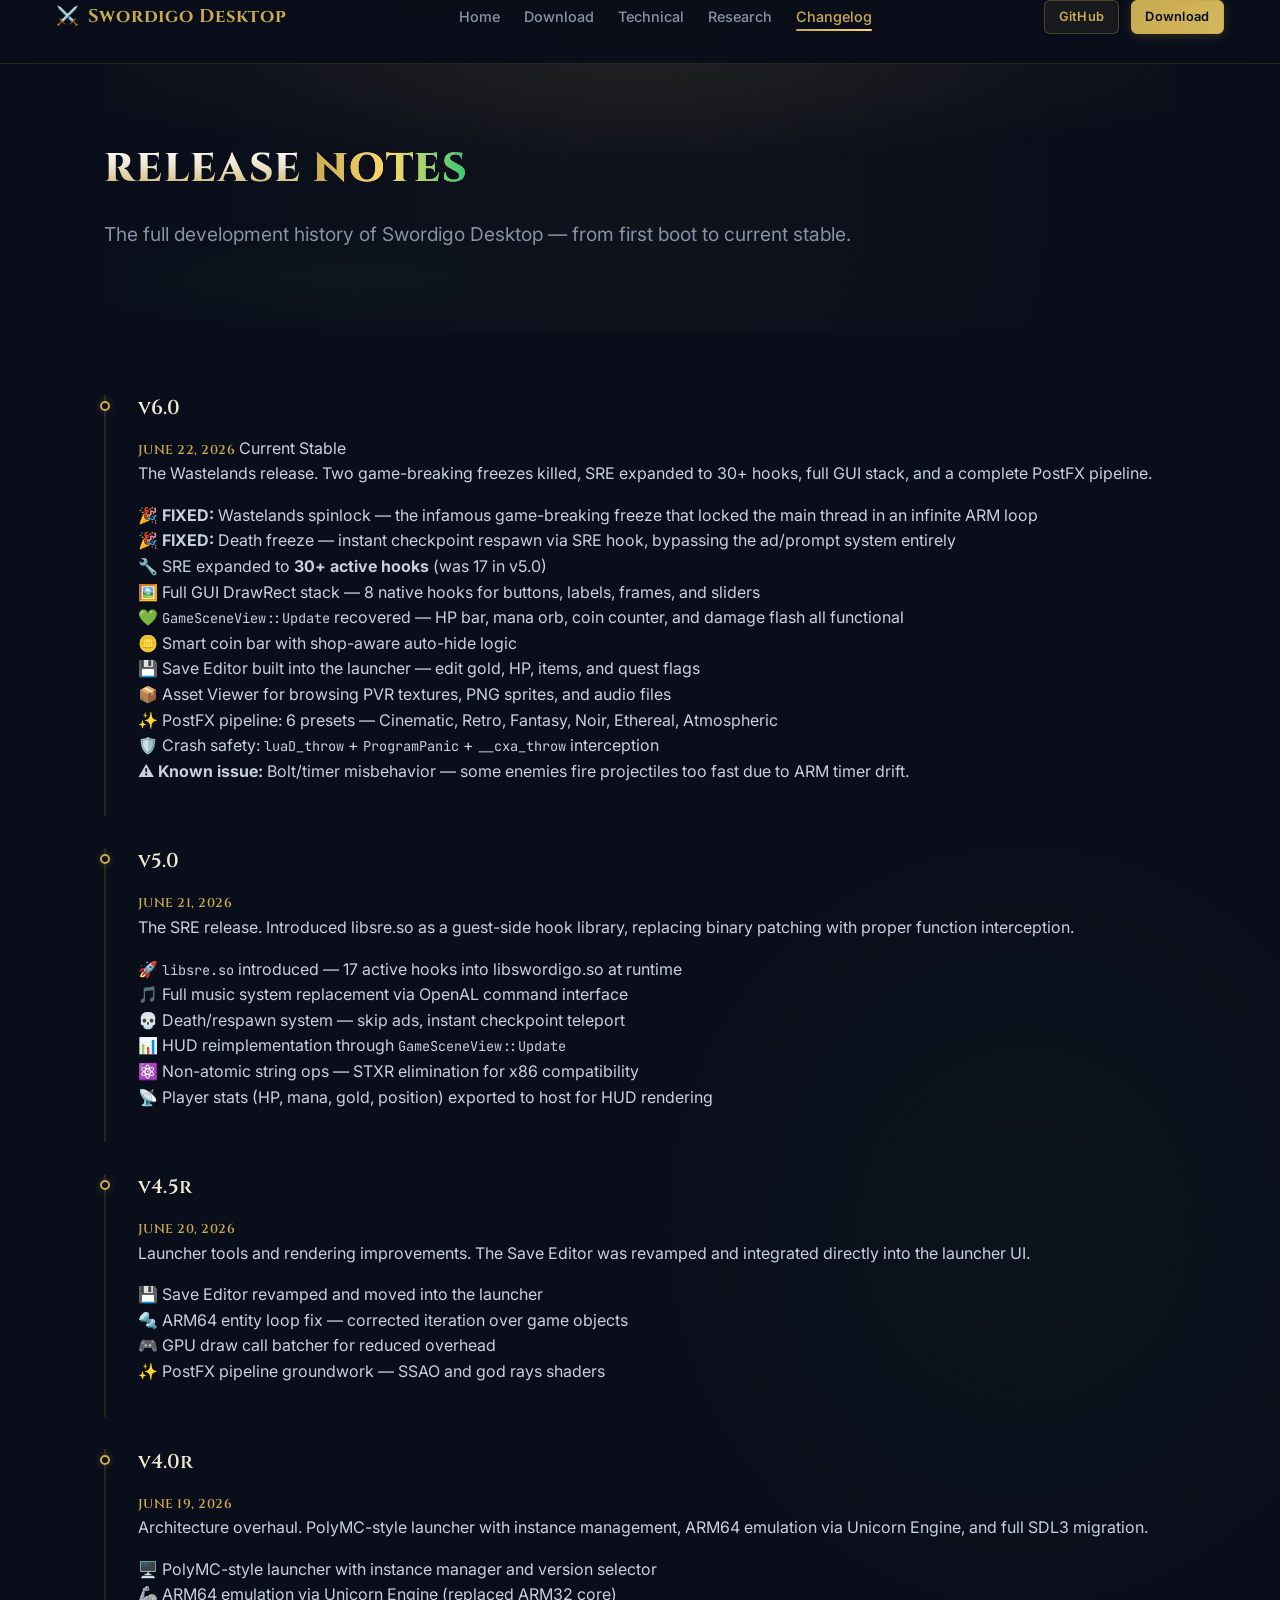
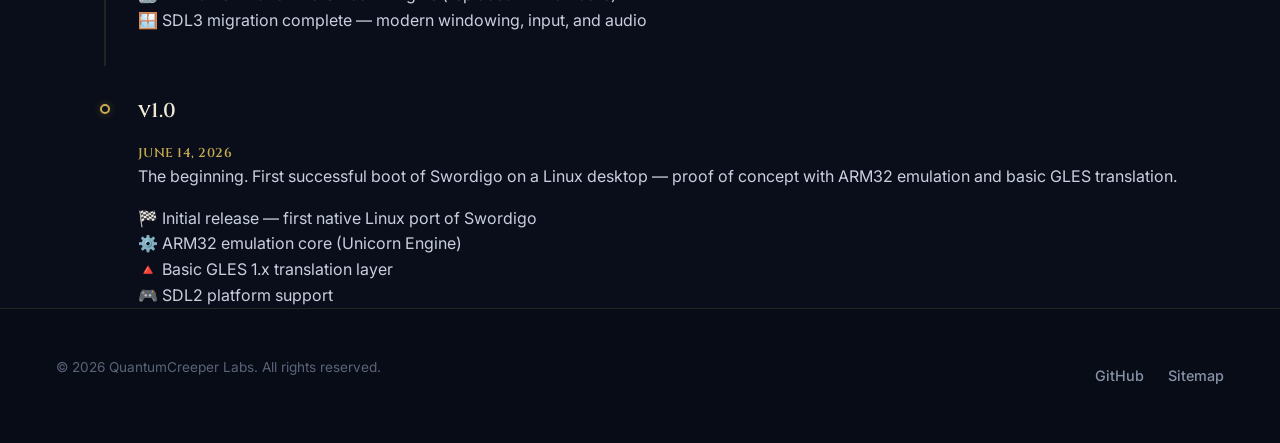
==== commit 0f0d74f5: "Update Web (#20)" ====
--- a/web/changelog.html
+++ b/web/changelog.html
@@ -36,49 +36,191 @@
   <section class="hero" style="padding: var(--space-12) 0; text-align: left;">
     <h1 class="hero__title" style="font-size: 2.5rem;">Release <span class="grad">Notes</span></h1>
     <p class="hero__subtitle" style="margin-left: 0; max-width: 800px;">
-      Track the evolution of the Swordigo Runtime Environment.
+      The full development history of Swordigo Desktop — from first boot to current stable.
     </p>
   </section>
 
   <div class="doc-layout" style="grid-template-columns: 1fr;">
     <div class="doc-layout__content">
-      <div class="sidebar-nav__group">
-        <div class="sidebar-nav__title">June 2026</div>
-        <div class="card reveal" style="margin-bottom: var(--space-6);">
-          <div style="display: flex; justify-content: space-between; align-items: center; margin-bottom: var(--space-4);">
-            <h3 class="mt-0">v2.0r — "Vanguard"</h3>
-            <span class="btn btn--secondary btn--sm" style="pointer-events: none; border-color: var(--success); color: var(--success);">Current Stable</span>
-          </div>
-          <p>Complete overhaul of the graphics pipeline and migration to the new JNI bridge architecture.</p>
-          <ul>
-            <li><strong>Added:</strong> Full SSAO and God Rays implementation.</li>
-            <li><strong>Added:</strong> Support for high-refresh-rate displays (144Hz+).</li>
-            <li><strong>Improved:</strong> ELF relocation performance (reduced boot time by 40%).</li>
-            <li><strong>Fixed:</strong> Texture corruption on AMD/Mesa drivers.</li>
-          </ul>
-        </div>
-
-        <div class="sidebar-nav__title">May 2026</div>
-        <div class="card reveal" style="margin-bottom: var(--space-6); opacity: 0.8;">
-          <h3 class="mt-0">v1.8.2 — Bug Fixes</h3>
-          <p>Maintenance release focusing on stability and input compatibility.</p>
-          <ul>
-            <li><strong>Fixed:</strong> Controller axis drift on specific gamepads.</li>
-            <li><strong>Improved:</strong> OpenAL buffer management.</li>
-            <li><strong>Added:</strong> Experimental Wayland support.</li>
-          </ul>
-        </div>
-
-        <div class="sidebar-nav__title">April 2026</div>
-        <div class="card reveal" style="opacity: 0.6;">
-          <h3 class="mt-0">v1.0.0 — Initial Release</h3>
-          <p>The first public release of the Swordigo Runtime Environment.</p>
-          <ul>
-            <li>Initial ARM emulation core based on Unicorn.</li>
-            <li>GLES 1.x translation layer.</li>
-            <li>Basic SDL2 platform support.</li>
-          </ul>
-        </div>
+      <div class="timeline">
+
+        <!-- v6.0 -->
+        <div class="timeline-item timeline-item--current reveal">
+          <div class="timeline-item__header">
+            <h3 class="timeline-item__version">v6.0</h3>
+            <span class="timeline-item__date">June 22, 2026</span>
+            <span class="timeline-item__badge">Current Stable</span>
+          </div>
+          <p class="timeline-item__desc">
+            The Wastelands release. Two game-breaking freezes killed, SRE expanded to 30+ hooks, full GUI stack, and a complete PostFX pipeline.
+          </p>
+          <div class="timeline-item__changes">
+            <div class="timeline-item__change timeline-item__change--highlight">
+              <span class="emoji">🎉</span>
+              <span><strong>FIXED:</strong> Wastelands spinlock — the infamous game-breaking freeze that locked the main thread in an infinite ARM loop</span>
+            </div>
+            <div class="timeline-item__change timeline-item__change--highlight">
+              <span class="emoji">🎉</span>
+              <span><strong>FIXED:</strong> Death freeze — instant checkpoint respawn via SRE hook, bypassing the ad/prompt system entirely</span>
+            </div>
+            <div class="timeline-item__change">
+              <span class="emoji">🔧</span>
+              <span>SRE expanded to <strong>30+ active hooks</strong> (was 17 in v5.0)</span>
+            </div>
+            <div class="timeline-item__change">
+              <span class="emoji">🖼️</span>
+              <span>Full GUI DrawRect stack — 8 native hooks for buttons, labels, frames, and sliders</span>
+            </div>
+            <div class="timeline-item__change">
+              <span class="emoji">💚</span>
+              <span><code>GameSceneView::Update</code> recovered — HP bar, mana orb, coin counter, and damage flash all functional</span>
+            </div>
+            <div class="timeline-item__change">
+              <span class="emoji">🪙</span>
+              <span>Smart coin bar with shop-aware auto-hide logic</span>
+            </div>
+            <div class="timeline-item__change">
+              <span class="emoji">💾</span>
+              <span>Save Editor built into the launcher — edit gold, HP, items, and quest flags</span>
+            </div>
+            <div class="timeline-item__change">
+              <span class="emoji">📦</span>
+              <span>Asset Viewer for browsing PVR textures, PNG sprites, and audio files</span>
+            </div>
+            <div class="timeline-item__change">
+              <span class="emoji">✨</span>
+              <span>PostFX pipeline: 6 presets — Cinematic, Retro, Fantasy, Noir, Ethereal, Atmospheric</span>
+            </div>
+            <div class="timeline-item__change">
+              <span class="emoji">🛡️</span>
+              <span>Crash safety: <code>luaD_throw</code> + <code>ProgramPanic</code> + <code>__cxa_throw</code> interception</span>
+            </div>
+          </div>
+          <div class="timeline-item__callout">
+            <strong>⚠ Known issue:</strong> Bolt/timer misbehavior — some enemies fire projectiles too fast due to ARM timer drift.
+          </div>
+        </div>
+
+        <!-- v5.0 -->
+        <div class="timeline-item reveal">
+          <div class="timeline-item__header">
+            <h3 class="timeline-item__version">v5.0</h3>
+            <span class="timeline-item__date">June 21, 2026</span>
+          </div>
+          <p class="timeline-item__desc">
+            The SRE release. Introduced libsre.so as a guest-side hook library, replacing binary patching with proper function interception.
+          </p>
+          <div class="timeline-item__changes">
+            <div class="timeline-item__change">
+              <span class="emoji">🚀</span>
+              <span><code>libsre.so</code> introduced — 17 active hooks into libswordigo.so at runtime</span>
+            </div>
+            <div class="timeline-item__change">
+              <span class="emoji">🎵</span>
+              <span>Full music system replacement via OpenAL command interface</span>
+            </div>
+            <div class="timeline-item__change">
+              <span class="emoji">💀</span>
+              <span>Death/respawn system — skip ads, instant checkpoint teleport</span>
+            </div>
+            <div class="timeline-item__change">
+              <span class="emoji">📊</span>
+              <span>HUD reimplementation through <code>GameSceneView::Update</code></span>
+            </div>
+            <div class="timeline-item__change">
+              <span class="emoji">⚛️</span>
+              <span>Non-atomic string ops — STXR elimination for x86 compatibility</span>
+            </div>
+            <div class="timeline-item__change">
+              <span class="emoji">📡</span>
+              <span>Player stats (HP, mana, gold, position) exported to host for HUD rendering</span>
+            </div>
+          </div>
+        </div>
+
+        <!-- v4.5r -->
+        <div class="timeline-item reveal">
+          <div class="timeline-item__header">
+            <h3 class="timeline-item__version">v4.5r</h3>
+            <span class="timeline-item__date">June 20, 2026</span>
+          </div>
+          <p class="timeline-item__desc">
+            Launcher tools and rendering improvements. The Save Editor was revamped and integrated directly into the launcher UI.
+          </p>
+          <div class="timeline-item__changes">
+            <div class="timeline-item__change">
+              <span class="emoji">💾</span>
+              <span>Save Editor revamped and moved into the launcher</span>
+            </div>
+            <div class="timeline-item__change">
+              <span class="emoji">🔩</span>
+              <span>ARM64 entity loop fix — corrected iteration over game objects</span>
+            </div>
+            <div class="timeline-item__change">
+              <span class="emoji">🎮</span>
+              <span>GPU draw call batcher for reduced overhead</span>
+            </div>
+            <div class="timeline-item__change">
+              <span class="emoji">✨</span>
+              <span>PostFX pipeline groundwork — SSAO and god rays shaders</span>
+            </div>
+          </div>
+        </div>
+
+        <!-- v4.0r -->
+        <div class="timeline-item reveal">
+          <div class="timeline-item__header">
+            <h3 class="timeline-item__version">v4.0r</h3>
+            <span class="timeline-item__date">June 19, 2026</span>
+          </div>
+          <p class="timeline-item__desc">
+            Architecture overhaul. PolyMC-style launcher with instance management, ARM64 emulation via Unicorn Engine, and full SDL3 migration.
+          </p>
+          <div class="timeline-item__changes">
+            <div class="timeline-item__change">
+              <span class="emoji">🖥️</span>
+              <span>PolyMC-style launcher with instance manager and version selector</span>
+            </div>
+            <div class="timeline-item__change">
+              <span class="emoji">🦾</span>
+              <span>ARM64 emulation via Unicorn Engine (replaced ARM32 core)</span>
+            </div>
+            <div class="timeline-item__change">
+              <span class="emoji">🪟</span>
+              <span>SDL3 migration complete — modern windowing, input, and audio</span>
+            </div>
+          </div>
+        </div>
+
+        <!-- v1.0 -->
+        <div class="timeline-item reveal">
+          <div class="timeline-item__header">
+            <h3 class="timeline-item__version">v1.0</h3>
+            <span class="timeline-item__date">June 14, 2026</span>
+          </div>
+          <p class="timeline-item__desc">
+            The beginning. First successful boot of Swordigo on a Linux desktop — proof of concept with ARM32 emulation and basic GLES translation.
+          </p>
+          <div class="timeline-item__changes">
+            <div class="timeline-item__change">
+              <span class="emoji">🏁</span>
+              <span>Initial release — first native Linux port of Swordigo</span>
+            </div>
+            <div class="timeline-item__change">
+              <span class="emoji">⚙️</span>
+              <span>ARM32 emulation core (Unicorn Engine)</span>
+            </div>
+            <div class="timeline-item__change">
+              <span class="emoji">🔺</span>
+              <span>Basic GLES 1.x translation layer</span>
+            </div>
+            <div class="timeline-item__change">
+              <span class="emoji">🎮</span>
+              <span>SDL2 platform support</span>
+            </div>
+          </div>
+        </div>
+
       </div>
     </div>
   </div>
--- a/web/style.css
+++ b/web/style.css
@@ -1,25 +1,29 @@
-@import url('https://fonts.googleapis.com/css2?family=Inter:wght@300;400;500;600;700&family=JetBrains+Mono:wght@400;500;700&display=swap');
+@import url('https://fonts.googleapis.com/css2?family=Cinzel:wght@400;500;600;700;800;900&family=Inter:wght@300;400;500;600;700&family=JetBrains+Mono:wght@400;500;700&display=swap');
 
 :root {
-  /* Colors - Modern Deep Dark Theme */
-  --bg: #0d1117;
-  --bg-surface: #161b22;
-  --bg-subtle: #010409;
-  --border: #30363d;
-  --border-muted: #21262d;
-  
-  --fg: #c9d1d9;
-  --fg-muted: #8b949e;
-  --fg-subtle: #6e7681;
-  
-  --accent: #2f81f7;
-  --accent-muted: rgba(47, 129, 247, 0.15);
-  --success: #238636;
-  --warning: #d29922;
-  --danger: #da3633;
-  
-  --code-bg: #161b22;
-  
+  /* Colors - Fantasy RPG Dark Theme */
+  --bg: #0a0e1a;
+  --bg-surface: rgba(16, 22, 38, 0.75);
+  --bg-subtle: #060a14;
+  --border: rgba(200, 170, 80, 0.15);
+  --border-muted: rgba(200, 170, 80, 0.08);
+
+  --fg: #c9cfe0;
+  --fg-muted: #8892a6;
+  --fg-subtle: #5a6478;
+
+  --accent: #c8aa50;
+  --accent-bright: #ffd966;
+  --accent-muted: rgba(200, 170, 80, 0.12);
+  --accent-glow: rgba(200, 170, 80, 0.25);
+  --secondary: #2ecc71;
+  --secondary-muted: rgba(46, 204, 113, 0.12);
+  --success: #2ecc71;
+  --warning: #e6a817;
+  --danger: #e04040;
+
+  --code-bg: #0c1020;
+
   /* Spacing */
   --space-1: 0.25rem;
   --space-2: 0.5rem;
@@ -29,16 +33,52 @@
   --space-8: 2rem;
   --space-12: 3rem;
   --space-16: 4rem;
-  
+  --space-20: 5rem;
+  --space-24: 6rem;
+
   /* Typography */
   --font-sans: 'Inter', -apple-system, BlinkMacSystemFont, "Segoe UI", Helvetica, Arial, sans-serif;
+  --font-display: 'Cinzel', 'Georgia', 'Times New Roman', serif;
   --font-mono: 'JetBrains Mono', ui-monospace, SFMono-Regular, SF Mono, Menlo, Consolas, Liberation Mono, monospace;
-  
+
   /* Transitions */
-  --transition: all 0.2s cubic-bezier(0.4, 0, 0.2, 1);
-}
-
-/* Reset */
+  --transition: all 0.3s cubic-bezier(0.4, 0, 0.2, 1);
+  --transition-slow: all 0.5s cubic-bezier(0.4, 0, 0.2, 1);
+  --ease-out: cubic-bezier(0.16, 1, 0.3, 1);
+
+  /* Shadows */
+  --shadow-card: 0 4px 24px rgba(0, 0, 0, 0.4), 0 0 0 1px rgba(200, 170, 80, 0.06);
+  --shadow-glow: 0 0 30px rgba(200, 170, 80, 0.15), 0 0 60px rgba(200, 170, 80, 0.05);
+  --shadow-btn: 0 2px 12px rgba(200, 170, 80, 0.2);
+}
+
+/* ─── Keyframes ────────────────────────────────────────── */
+@keyframes shimmer {
+  0% { background-position: -200% center; }
+  100% { background-position: 200% center; }
+}
+
+@keyframes fadeUp {
+  from { opacity: 0; transform: translateY(30px); }
+  to { opacity: 1; transform: translateY(0); }
+}
+
+@keyframes float {
+  0%, 100% { transform: translateY(0); }
+  50% { transform: translateY(-8px); }
+}
+
+@keyframes pulseGlow {
+  0%, 100% { box-shadow: 0 0 20px rgba(200, 170, 80, 0.1); }
+  50% { box-shadow: 0 0 40px rgba(200, 170, 80, 0.25); }
+}
+
+@keyframes borderGlow {
+  0%, 100% { border-color: rgba(200, 170, 80, 0.15); }
+  50% { border-color: rgba(200, 170, 80, 0.35); }
+}
+
+/* ─── Reset ────────────────────────────────────────────── */
 *, *::before, *::after {
   box-sizing: border-box;
   margin: 0;
@@ -48,7 +88,7 @@
 html {
   font-family: var(--font-sans);
   font-size: 16px;
-  line-height: 1.5;
+  line-height: 1.6;
   color: var(--fg);
   background-color: var(--bg);
   scroll-behavior: smooth;
@@ -58,6 +98,10 @@
   min-height: 100vh;
   display: flex;
   flex-direction: column;
+  background:
+    radial-gradient(ellipse 80% 50% at 50% -20%, rgba(200, 170, 80, 0.06) 0%, transparent 60%),
+    radial-gradient(ellipse 60% 40% at 80% 60%, rgba(46, 204, 113, 0.03) 0%, transparent 50%),
+    var(--bg);
 }
 
 a {
@@ -67,7 +111,8 @@
 }
 
 a:hover {
-  text-decoration: underline;
+  color: var(--accent-bright);
+  text-decoration: none;
 }
 
 ul, ol {
@@ -80,35 +125,47 @@
   display: block;
 }
 
-/* Typography Helpers */
+::selection {
+  background: rgba(200, 170, 80, 0.3);
+  color: #fff;
+}
+
+/* ─── Typography ───────────────────────────────────────── */
 h1, h2, h3, h4, h5, h6 {
-  color: #fff;
+  font-family: var(--font-display);
+  color: #eee8d5;
   font-weight: 600;
   line-height: 1.25;
   margin-top: var(--space-8);
   margin-bottom: var(--space-4);
-}
-
-h1 { font-size: 2.25rem; }
-h2 { font-size: 1.5rem; border-bottom: 1px solid var(--border); padding-bottom: var(--space-2); }
+  letter-spacing: 0.02em;
+}
+
+h1 { font-size: 2.5rem; }
+h2 {
+  font-size: 1.6rem;
+  border-bottom: 1px solid var(--border);
+  padding-bottom: var(--space-3);
+}
 h3 { font-size: 1.25rem; }
 
 p { margin-bottom: var(--space-4); }
 
-/* Layout Components */
+/* ─── Layout ───────────────────────────────────────────── */
 .container {
   max-width: 1200px;
   margin: 0 auto;
   padding: 0 var(--space-4);
 }
 
-/* Navbar */
+/* ─── Navbar ───────────────────────────────────────────── */
 .navbar {
   position: sticky;
   top: 0;
   z-index: 100;
-  background: rgba(13, 17, 23, 0.8);
-  backdrop-filter: blur(8px);
+  background: rgba(10, 14, 26, 0.75);
+  backdrop-filter: blur(16px);
+  -webkit-backdrop-filter: blur(16px);
   border-bottom: 1px solid var(--border);
   height: 64px;
 }
@@ -124,12 +181,17 @@
   display: flex;
   align-items: center;
   gap: var(--space-2);
+  font-family: var(--font-display);
   font-weight: 700;
-  font-size: 1.1rem;
-  color: #fff;
-}
-
-.navbar__logo:hover { text-decoration: none; }
+  font-size: 1.15rem;
+  color: var(--accent);
+  letter-spacing: 0.04em;
+}
+
+.navbar__logo:hover {
+  text-decoration: none;
+  color: var(--accent-bright);
+}
 
 .navbar__nav {
   display: flex;
@@ -140,10 +202,30 @@
   color: var(--fg-muted);
   font-size: 0.9rem;
   font-weight: 500;
-}
-
-.navbar__nav a:hover, .navbar__nav a.active {
-  color: #fff;
+  position: relative;
+  padding-bottom: 2px;
+}
+
+.navbar__nav a::after {
+  content: '';
+  position: absolute;
+  bottom: -4px;
+  left: 0;
+  width: 0;
+  height: 2px;
+  background: linear-gradient(90deg, var(--accent), var(--accent-bright));
+  border-radius: 2px;
+  transition: width 0.3s var(--ease-out);
+}
+
+.navbar__nav a:hover::after,
+.navbar__nav a.active::after {
+  width: 100%;
+}
+
+.navbar__nav a:hover,
+.navbar__nav a.active {
+  color: var(--accent);
   text-decoration: none;
 }
 
@@ -152,70 +234,145 @@
   gap: var(--space-3);
 }
 
-/* Buttons */
+/* ─── Buttons ──────────────────────────────────────────── */
 .btn {
   display: inline-flex;
   align-items: center;
   justify-content: center;
-  padding: var(--space-2) var(--space-4);
+  padding: 0.6rem 1.4rem;
   font-size: 0.9rem;
   font-weight: 600;
+  font-family: var(--font-sans);
   border-radius: 6px;
   cursor: pointer;
   transition: var(--transition);
   border: 1px solid transparent;
   gap: var(--space-2);
+  letter-spacing: 0.02em;
+  text-decoration: none;
 }
 
 .btn--primary {
-  background: var(--accent);
-  color: #fff;
+  background: linear-gradient(135deg, var(--accent), #d4b85c);
+  color: #0a0e1a;
+  border-color: var(--accent);
+  box-shadow: var(--shadow-btn);
 }
 
 .btn--primary:hover {
-  background: #4791ff;
+  background: linear-gradient(135deg, var(--accent-bright), #e0c460);
+  color: #0a0e1a;
   text-decoration: none;
+  box-shadow: 0 4px 20px rgba(200, 170, 80, 0.35);
+  transform: translateY(-1px);
 }
 
 .btn--secondary {
-  background: var(--bg-surface);
-  color: var(--fg);
-  border-color: var(--border);
+  background: rgba(200, 170, 80, 0.08);
+  color: var(--accent);
+  border-color: rgba(200, 170, 80, 0.3);
 }
 
 .btn--secondary:hover {
-  background: var(--border-muted);
+  background: rgba(200, 170, 80, 0.15);
+  border-color: var(--accent);
+  color: var(--accent-bright);
   text-decoration: none;
+  transform: translateY(-1px);
 }
 
 .btn--sm {
-  padding: 0.35rem 0.75rem;
+  padding: 0.35rem 0.85rem;
   font-size: 0.8rem;
 }
 
-/* Hero Section */
+.btn--lg {
+  padding: 0.8rem 2rem;
+  font-size: 1rem;
+  border-radius: 8px;
+}
+
+/* ─── Hero Section ─────────────────────────────────────── */
 .hero {
-  padding: var(--space-16) 0;
+  padding: var(--space-24) 0 var(--space-16);
   text-align: center;
-  background: radial-gradient(circle at top, rgba(47, 129, 247, 0.1) 0%, transparent 50%);
+  position: relative;
+  overflow: hidden;
+  background:
+    radial-gradient(ellipse 100% 60% at 50% 0%, rgba(200, 170, 80, 0.08) 0%, transparent 60%),
+    radial-gradient(ellipse 50% 40% at 20% 80%, rgba(46, 204, 113, 0.04) 0%, transparent 50%);
+}
+
+.hero::before {
+  content: '';
+  position: absolute;
+  top: -50%;
+  left: -50%;
+  width: 200%;
+  height: 200%;
+  background: radial-gradient(circle at 50% 50%, rgba(200, 170, 80, 0.03) 0%, transparent 40%);
+  animation: float 8s ease-in-out infinite;
+  pointer-events: none;
 }
 
 .hero__title {
-  font-size: 3.5rem;
-  margin-bottom: var(--space-4);
-  background: linear-gradient(180deg, #fff 0%, #8b949e 100%);
+  font-family: var(--font-display);
+  font-size: clamp(2.8rem, 6vw, 5rem);
+  font-weight: 800;
+  margin-bottom: var(--space-6);
+  letter-spacing: 0.04em;
+  text-transform: uppercase;
+  background: linear-gradient(180deg, #ffffff 0%, #eee8d5 40%, #c8aa50 100%);
   -webkit-background-clip: text;
+  background-clip: text;
   -webkit-text-fill-color: transparent;
+  position: relative;
+  z-index: 1;
 }
 
 .hero__subtitle {
-  font-size: 1.25rem;
-  color: var(--fg-muted);
-  max-width: 700px;
+  font-size: 1.2rem;
+  color: var(--fg-muted);
+  max-width: 720px;
   margin: 0 auto var(--space-8);
-}
-
-/* Documentation Layout */
+  line-height: 1.7;
+  position: relative;
+  z-index: 1;
+}
+
+/* Hero with Background Image */
+.hero--bg {
+  position: relative;
+  background-size: cover;
+  background-position: center;
+  background-repeat: no-repeat;
+  background-attachment: fixed;
+  min-height: 520px;
+  display: flex;
+  align-items: center;
+  justify-content: center;
+}
+
+.hero--bg::after {
+  content: '';
+  position: absolute;
+  inset: 0;
+  background:
+    linear-gradient(180deg,
+      rgba(10, 14, 26, 0.6) 0%,
+      rgba(10, 14, 26, 0.35) 40%,
+      rgba(10, 14, 26, 0.7) 80%,
+      rgba(10, 14, 26, 1) 100%
+    );
+  z-index: 0;
+}
+
+.hero--bg > * {
+  position: relative;
+  z-index: 1;
+}
+
+/* ─── Documentation Layout ─────────────────────────────── */
 .doc-layout {
   display: grid;
   grid-template-columns: 260px 1fr 240px;
@@ -252,10 +409,11 @@
 .sidebar-nav__title {
   font-size: 0.75rem;
   font-weight: 700;
-  color: var(--fg-subtle);
+  color: var(--accent);
   text-transform: uppercase;
-  letter-spacing: 0.05em;
+  letter-spacing: 0.08em;
   margin-bottom: var(--space-3);
+  font-family: var(--font-display);
 }
 
 .sidebar-nav__link {
@@ -283,6 +441,10 @@
   font-size: 0.8rem;
   font-weight: 600;
   margin-bottom: var(--space-3);
+  color: var(--accent);
+  font-family: var(--font-display);
+  letter-spacing: 0.05em;
+  text-transform: uppercase;
 }
 
 .toc__link {
@@ -295,7 +457,7 @@
 }
 
 .toc__link:hover {
-  color: #fff;
+  color: var(--accent);
   text-decoration: none;
 }
 
@@ -304,7 +466,7 @@
   border-left-color: var(--accent);
 }
 
-/* Feature Grid */
+/* ─── Feature Grid ─────────────────────────────────────── */
 .grid {
   display: grid;
   gap: var(--space-6);
@@ -317,43 +479,140 @@
   .grid--2, .grid--3 { grid-template-columns: 1fr; }
 }
 
+/* ─── Cards — Glass-morphism ───────────────────────────── */
 .card {
-  background: var(--bg-surface);
+  background: rgba(16, 22, 38, 0.6);
+  backdrop-filter: blur(12px);
+  -webkit-backdrop-filter: blur(12px);
   border: 1px solid var(--border);
-  border-radius: 8px;
+  border-radius: 12px;
   padding: var(--space-6);
   transition: var(--transition);
+  position: relative;
+  overflow: hidden;
+}
+
+.card::before {
+  content: '';
+  position: absolute;
+  top: 0;
+  left: 0;
+  right: 0;
+  height: 1px;
+  background: linear-gradient(90deg, transparent, rgba(200, 170, 80, 0.3), transparent);
+  opacity: 0;
+  transition: opacity 0.4s ease;
 }
 
 .card:hover {
-  border-color: var(--fg-subtle);
+  border-color: rgba(200, 170, 80, 0.3);
+  box-shadow: 0 8px 32px rgba(0, 0, 0, 0.4), 0 0 20px rgba(200, 170, 80, 0.06);
+  transform: translateY(-2px);
+}
+
+.card:hover::before {
+  opacity: 1;
 }
 
 .card__icon {
-  font-size: 1.5rem;
+  font-size: 1.8rem;
   margin-bottom: var(--space-4);
-  color: var(--accent);
+  display: inline-block;
+  filter: drop-shadow(0 0 8px rgba(200, 170, 80, 0.3));
 }
 
 .card__title {
   font-size: 1.1rem;
   margin-bottom: var(--space-2);
   margin-top: 0;
+  font-family: var(--font-display);
+  color: var(--accent);
+  letter-spacing: 0.02em;
 }
 
 .card__desc {
   font-size: 0.9rem;
   color: var(--fg-muted);
-}
-
-/* Code Blocks */
+  line-height: 1.6;
+}
+
+/* ─── Download Card — Prominent version ────────────────── */
+.download-card {
+  background: rgba(16, 22, 38, 0.7);
+  backdrop-filter: blur(16px);
+  -webkit-backdrop-filter: blur(16px);
+  border: 1px solid rgba(200, 170, 80, 0.2);
+  border-radius: 16px;
+  padding: var(--space-8);
+  transition: var(--transition-slow);
+  position: relative;
+  overflow: hidden;
+  text-align: center;
+}
+
+.download-card::before {
+  content: '';
+  position: absolute;
+  inset: 0;
+  border-radius: 16px;
+  padding: 1px;
+  background: linear-gradient(135deg, rgba(200, 170, 80, 0.3), transparent, rgba(46, 204, 113, 0.2));
+  -webkit-mask: linear-gradient(#fff 0 0) content-box, linear-gradient(#fff 0 0);
+  -webkit-mask-composite: xor;
+  mask-composite: exclude;
+  pointer-events: none;
+  opacity: 0;
+  transition: opacity 0.4s ease;
+}
+
+.download-card:hover {
+  border-color: rgba(200, 170, 80, 0.35);
+  box-shadow: var(--shadow-glow);
+  transform: translateY(-4px);
+}
+
+.download-card:hover::before {
+  opacity: 1;
+}
+
+.download-card__icon {
+  font-size: 3rem;
+  margin-bottom: var(--space-4);
+  display: block;
+}
+
+.download-card__title {
+  font-family: var(--font-display);
+  font-size: 1.4rem;
+  color: #eee8d5;
+  margin-bottom: var(--space-2);
+}
+
+.download-card__desc {
+  color: var(--fg-muted);
+  font-size: 0.95rem;
+  margin-bottom: var(--space-6);
+}
+
+/* ─── Code Blocks ──────────────────────────────────────── */
 pre {
   background: var(--code-bg);
   padding: var(--space-4);
-  border-radius: 8px;
+  border-radius: 10px;
   border: 1px solid var(--border);
   overflow-x: auto;
   margin-bottom: var(--space-4);
+  position: relative;
+}
+
+pre::before {
+  content: '';
+  position: absolute;
+  top: 0;
+  left: 0;
+  right: 0;
+  height: 1px;
+  background: linear-gradient(90deg, transparent, rgba(200, 170, 80, 0.2), transparent);
 }
 
 code {
@@ -361,10 +620,10 @@
   font-size: 0.85rem;
 }
 
-/* Callouts */
+/* ─── Callouts ─────────────────────────────────────────── */
 .callout {
   padding: var(--space-4);
-  border-radius: 8px;
+  border-radius: 10px;
   border-left: 4px solid var(--accent);
   background: var(--accent-muted);
   margin-bottom: var(--space-6);
@@ -372,22 +631,213 @@
 
 .callout--warning {
   border-left-color: var(--warning);
-  background: rgba(210, 153, 34, 0.1);
+  background: rgba(230, 168, 23, 0.08);
+}
+
+.callout--success {
+  border-left-color: var(--secondary);
+  background: var(--secondary-muted);
 }
 
 .callout__title {
   font-weight: 700;
   margin-bottom: var(--space-1);
   font-size: 0.9rem;
-}
-
-/* Footer */
+  font-family: var(--font-display);
+  color: var(--accent);
+  letter-spacing: 0.02em;
+}
+
+.callout--warning .callout__title {
+  color: var(--warning);
+}
+
+.callout--success .callout__title {
+  color: var(--secondary);
+}
+
+/* ─── Badge ────────────────────────────────────────────── */
+.badge {
+  display: inline-flex;
+  align-items: center;
+  gap: var(--space-1);
+  padding: 0.2rem 0.6rem;
+  font-size: 0.75rem;
+  font-weight: 600;
+  border-radius: 999px;
+  border: 1px solid rgba(200, 170, 80, 0.4);
+  color: var(--accent);
+  background: rgba(200, 170, 80, 0.08);
+  letter-spacing: 0.03em;
+  text-transform: uppercase;
+  font-family: var(--font-sans);
+  line-height: 1.4;
+}
+
+.badge--success {
+  border-color: rgba(46, 204, 113, 0.4);
+  color: var(--secondary);
+  background: rgba(46, 204, 113, 0.08);
+}
+
+.badge--danger {
+  border-color: rgba(224, 64, 64, 0.4);
+  color: var(--danger);
+  background: rgba(224, 64, 64, 0.08);
+}
+
+.badge--neutral {
+  border-color: rgba(136, 146, 166, 0.3);
+  color: var(--fg-muted);
+  background: rgba(136, 146, 166, 0.08);
+}
+
+/* ─── Timeline ─────────────────────────────────────────── */
+.timeline-item {
+  position: relative;
+  padding-left: 2rem;
+  padding-bottom: var(--space-8);
+  border-left: 2px solid var(--border);
+}
+
+.timeline-item:last-child {
+  border-left-color: transparent;
+  padding-bottom: 0;
+}
+
+.timeline-item::before {
+  content: '';
+  position: absolute;
+  left: -6px;
+  top: 6px;
+  width: 10px;
+  height: 10px;
+  border-radius: 50%;
+  background: var(--bg);
+  border: 2px solid var(--accent);
+  box-shadow: 0 0 8px rgba(200, 170, 80, 0.3);
+}
+
+.timeline-item__date {
+  font-size: 0.8rem;
+  color: var(--accent);
+  font-weight: 600;
+  font-family: var(--font-display);
+  letter-spacing: 0.04em;
+  margin-bottom: var(--space-1);
+  text-transform: uppercase;
+}
+
+.timeline-item__title {
+  font-family: var(--font-display);
+  font-size: 1.15rem;
+  color: #eee8d5;
+  margin-top: 0;
+  margin-bottom: var(--space-2);
+}
+
+.timeline-item__content {
+  color: var(--fg-muted);
+  font-size: 0.9rem;
+  line-height: 1.6;
+}
+
+/* ─── Stats ────────────────────────────────────────────── */
+.stat {
+  text-align: center;
+  padding: var(--space-6);
+}
+
+.stat__number {
+  font-family: var(--font-display);
+  font-size: 2.5rem;
+  font-weight: 700;
+  background: linear-gradient(135deg, var(--accent), var(--accent-bright));
+  -webkit-background-clip: text;
+  background-clip: text;
+  -webkit-text-fill-color: transparent;
+  line-height: 1.2;
+  margin-bottom: var(--space-1);
+}
+
+.stat__label {
+  font-size: 0.85rem;
+  color: var(--fg-muted);
+  text-transform: uppercase;
+  letter-spacing: 0.06em;
+  font-weight: 500;
+}
+
+/* ─── Feature Row — Alternating ────────────────────────── */
+.feature-row {
+  display: grid;
+  grid-template-columns: 1fr 1fr;
+  gap: var(--space-12);
+  align-items: center;
+  padding: var(--space-12) 0;
+}
+
+.feature-row:nth-child(even) .feature-row__media {
+  order: -1;
+}
+
+.feature-row__content {
+  padding: var(--space-4);
+}
+
+.feature-row__title {
+  font-family: var(--font-display);
+  font-size: 1.6rem;
+  color: #eee8d5;
+  margin-top: 0;
+  margin-bottom: var(--space-4);
+}
+
+.feature-row__desc {
+  color: var(--fg-muted);
+  font-size: 1rem;
+  line-height: 1.7;
+  margin-bottom: var(--space-6);
+}
+
+.feature-row__media {
+  border-radius: 12px;
+  overflow: hidden;
+  border: 1px solid var(--border);
+  box-shadow: var(--shadow-card);
+}
+
+.feature-row__media img {
+  width: 100%;
+  display: block;
+}
+
+@media (max-width: 768px) {
+  .feature-row {
+    grid-template-columns: 1fr;
+    gap: var(--space-6);
+  }
+  .feature-row:nth-child(even) .feature-row__media {
+    order: 0;
+  }
+}
+
+/* ─── Footer ───────────────────────────────────────────── */
 .footer {
   margin-top: auto;
   padding: var(--space-12) 0;
   border-top: 1px solid var(--border);
   color: var(--fg-subtle);
   font-size: 0.85rem;
+  background: rgba(6, 10, 20, 0.5);
+}
+
+.footer a {
+  color: var(--fg-muted);
+}
+
+.footer a:hover {
+  color: var(--accent);
 }
 
 .footer__inner {
@@ -396,7 +846,14 @@
   align-items: center;
 }
 
-/* Stars Canvas - keep it but more subtle */
+.footer__brand {
+  font-family: var(--font-display);
+  color: var(--accent);
+  font-size: 0.9rem;
+  letter-spacing: 0.04em;
+}
+
+/* ─── Stars Canvas ─────────────────────────────────────── */
 #stars-canvas {
   position: fixed;
   top: 0;
@@ -405,14 +862,14 @@
   height: 100%;
   z-index: -1;
   pointer-events: none;
-  opacity: 0.3;
-}
-
-/* Animations */
+  opacity: 0.25;
+}
+
+/* ─── Animations ───────────────────────────────────────── */
 .reveal {
   opacity: 0;
-  transform: translateY(20px);
-  transition: opacity 0.6s var(--ease-out), transform 0.6s var(--ease-out);
+  transform: translateY(24px);
+  transition: opacity 0.7s var(--ease-out), transform 0.7s var(--ease-out);
 }
 
 .reveal.visible {
@@ -420,23 +877,102 @@
   transform: translateY(0);
 }
 
-/* Search bar (placeholder style) */
+/* Stagger delays for grid children */
+.reveal:nth-child(2) { transition-delay: 0.1s; }
+.reveal:nth-child(3) { transition-delay: 0.2s; }
+.reveal:nth-child(4) { transition-delay: 0.3s; }
+.reveal:nth-child(5) { transition-delay: 0.4s; }
+.reveal:nth-child(6) { transition-delay: 0.5s; }
+
+/* ─── Search bar ───────────────────────────────────────── */
 .search-input {
-  background: var(--bg-subtle);
+  background: rgba(10, 14, 26, 0.8);
   border: 1px solid var(--border);
   border-radius: 6px;
   padding: 0.4rem 0.75rem;
   color: var(--fg);
   font-size: 0.85rem;
   width: 200px;
-}
-
-/* Utility */
+  transition: var(--transition);
+}
+
+.search-input:focus {
+  outline: none;
+  border-color: rgba(200, 170, 80, 0.4);
+  box-shadow: 0 0 0 3px rgba(200, 170, 80, 0.1);
+}
+
+/* ─── Utility ──────────────────────────────────────────── */
 .grad {
-  background: linear-gradient(90deg, #5fe6d2, #ffd966, #a5d633);
+  background: linear-gradient(
+    90deg,
+    var(--accent) 0%,
+    var(--accent-bright) 25%,
+    var(--secondary) 50%,
+    var(--accent-bright) 75%,
+    var(--accent) 100%
+  );
+  background-size: 200% auto;
   -webkit-background-clip: text;
+  background-clip: text;
   -webkit-text-fill-color: transparent;
+  animation: shimmer 4s linear infinite;
 }
 
 .mb-0 { margin-bottom: 0; }
 .mt-0 { margin-top: 0; }
+.text-center { text-align: center; }
+.text-gold { color: var(--accent); }
+.text-emerald { color: var(--secondary); }
+
+/* Divider with ornamental feel */
+.divider {
+  border: none;
+  height: 1px;
+  background: linear-gradient(90deg, transparent, var(--border), transparent);
+  margin: var(--space-12) 0;
+}
+
+/* ─── Scrollbar ────────────────────────────────────────── */
+::-webkit-scrollbar {
+  width: 8px;
+  height: 8px;
+}
+
+::-webkit-scrollbar-track {
+  background: var(--bg);
+}
+
+::-webkit-scrollbar-thumb {
+  background: rgba(200, 170, 80, 0.2);
+  border-radius: 4px;
+}
+
+::-webkit-scrollbar-thumb:hover {
+  background: rgba(200, 170, 80, 0.35);
+}
+
+/* ─── Responsive ───────────────────────────────────────── */
+@media (max-width: 768px) {
+  .navbar__nav {
+    display: none;
+  }
+
+  .hero {
+    padding: var(--space-12) 0;
+  }
+
+  .hero__title {
+    font-size: 2.4rem;
+  }
+
+  .footer__inner {
+    flex-direction: column;
+    gap: var(--space-4);
+    text-align: center;
+  }
+
+  .stat__number {
+    font-size: 2rem;
+  }
+}
